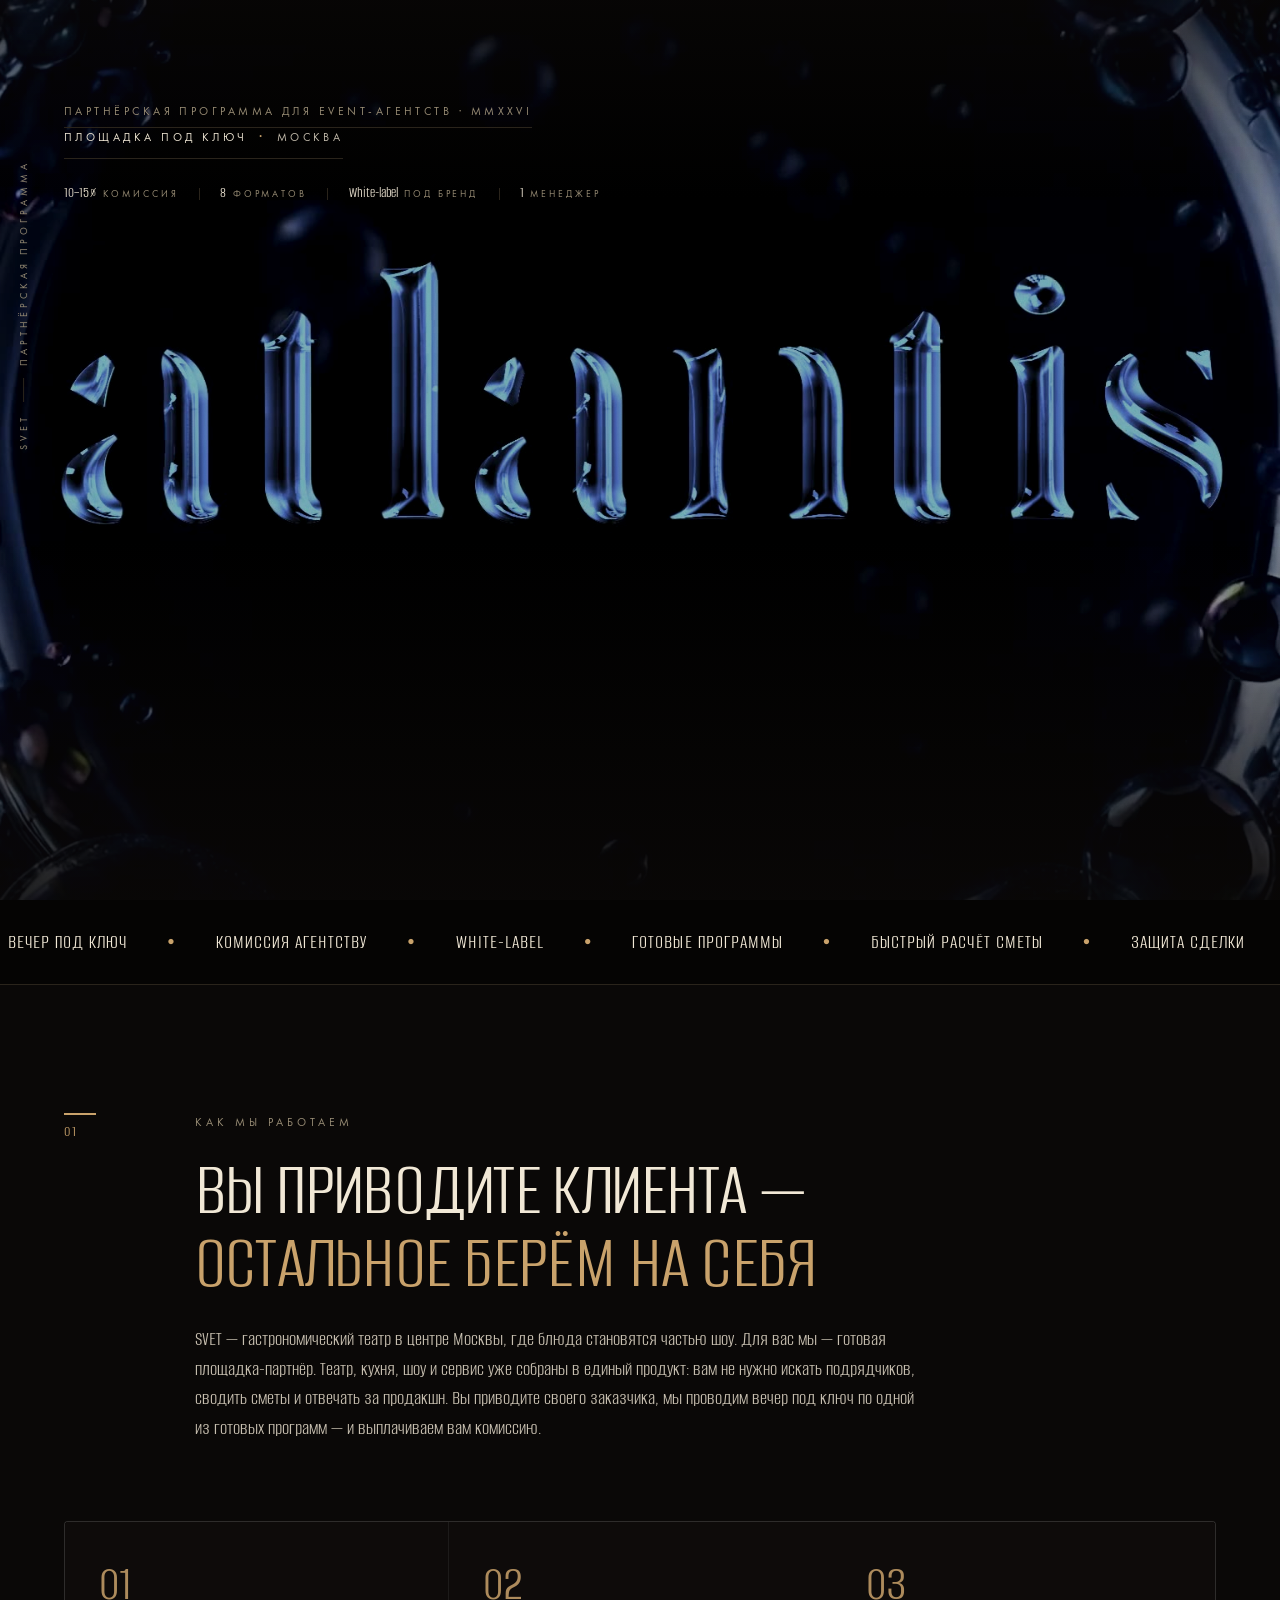
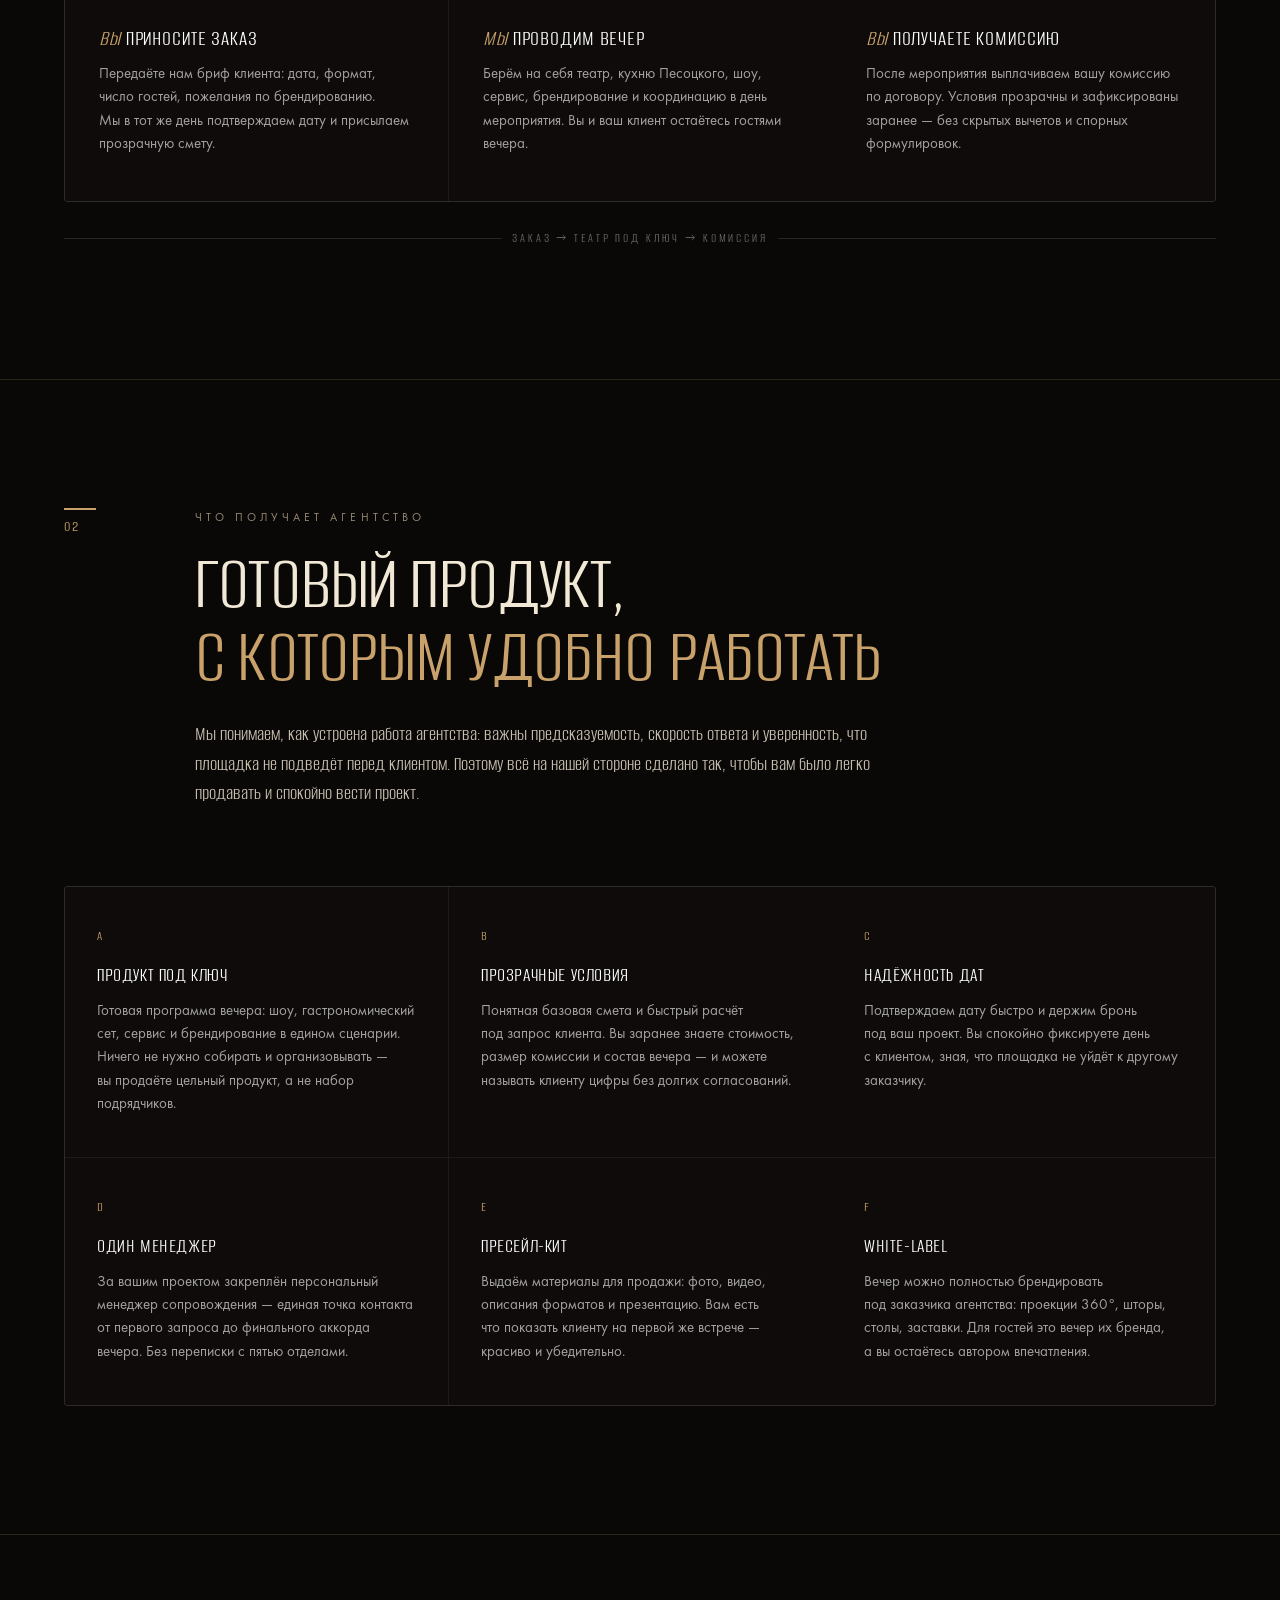
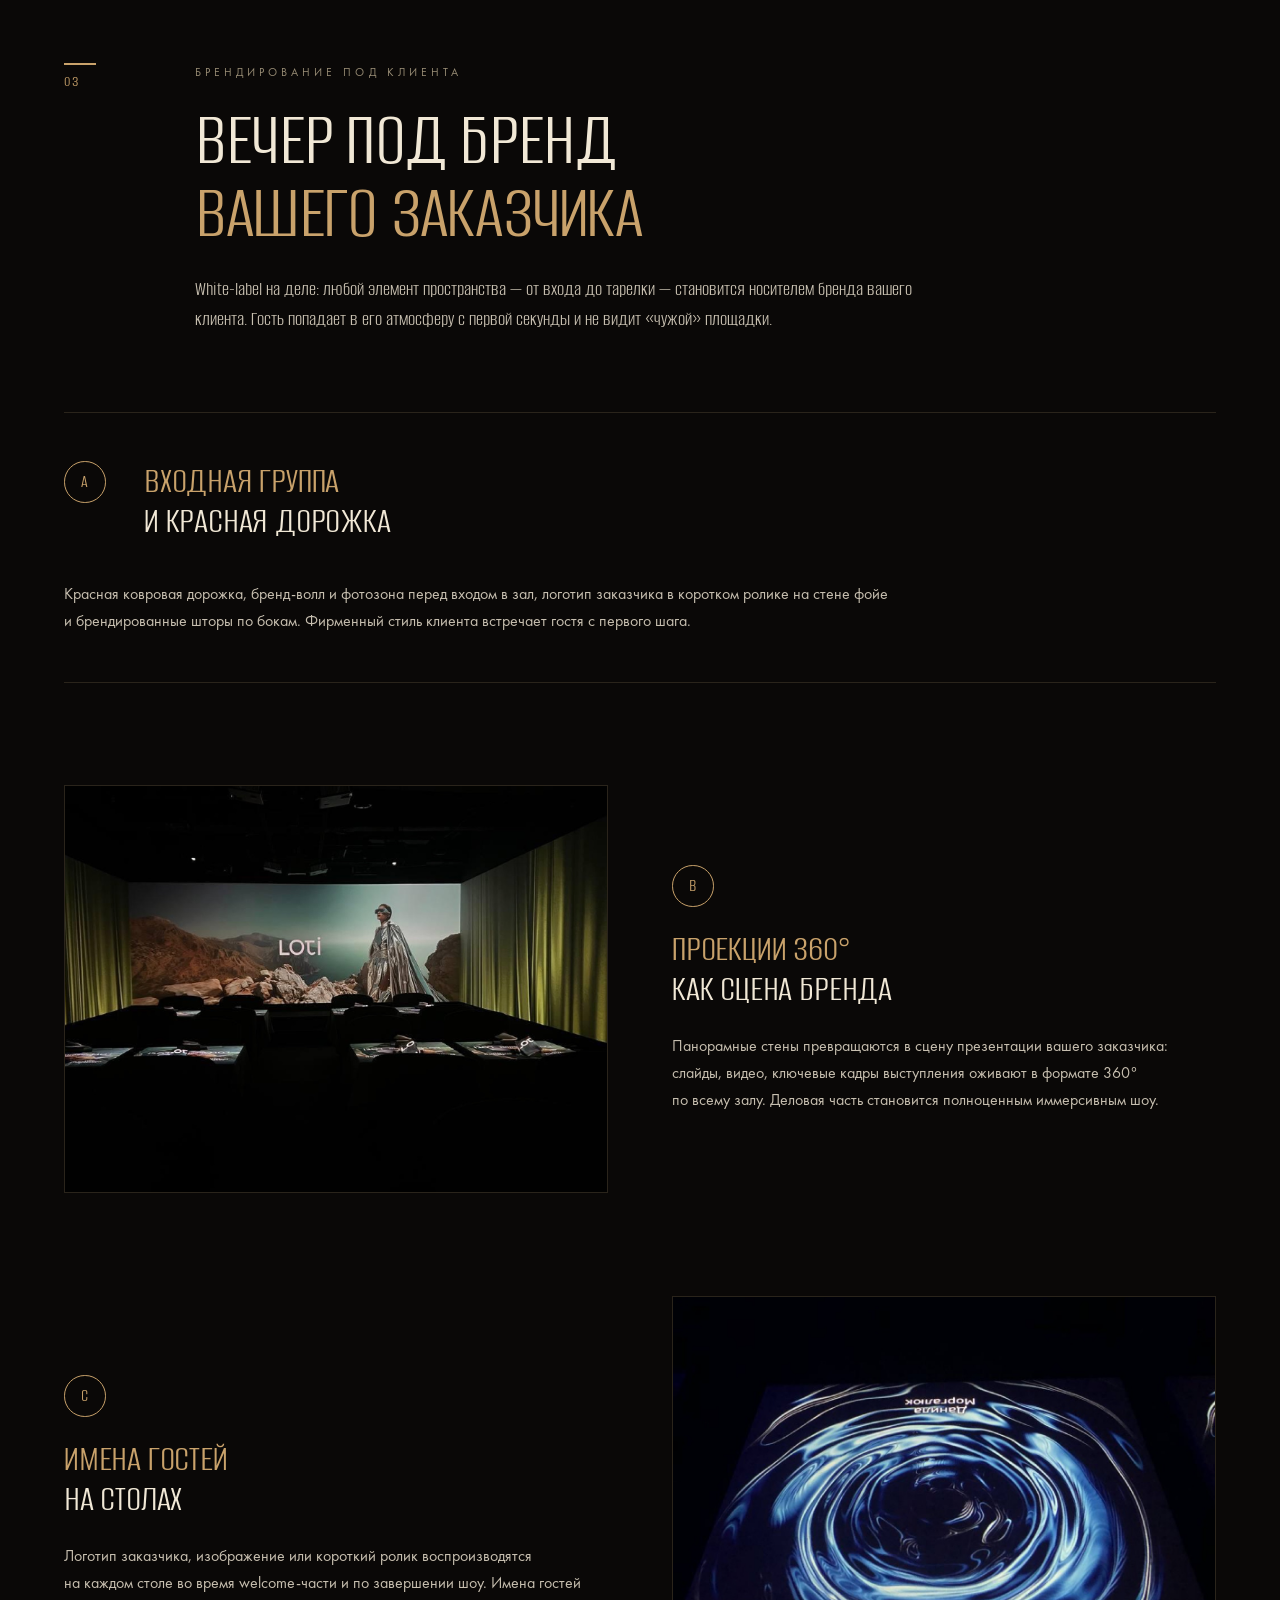
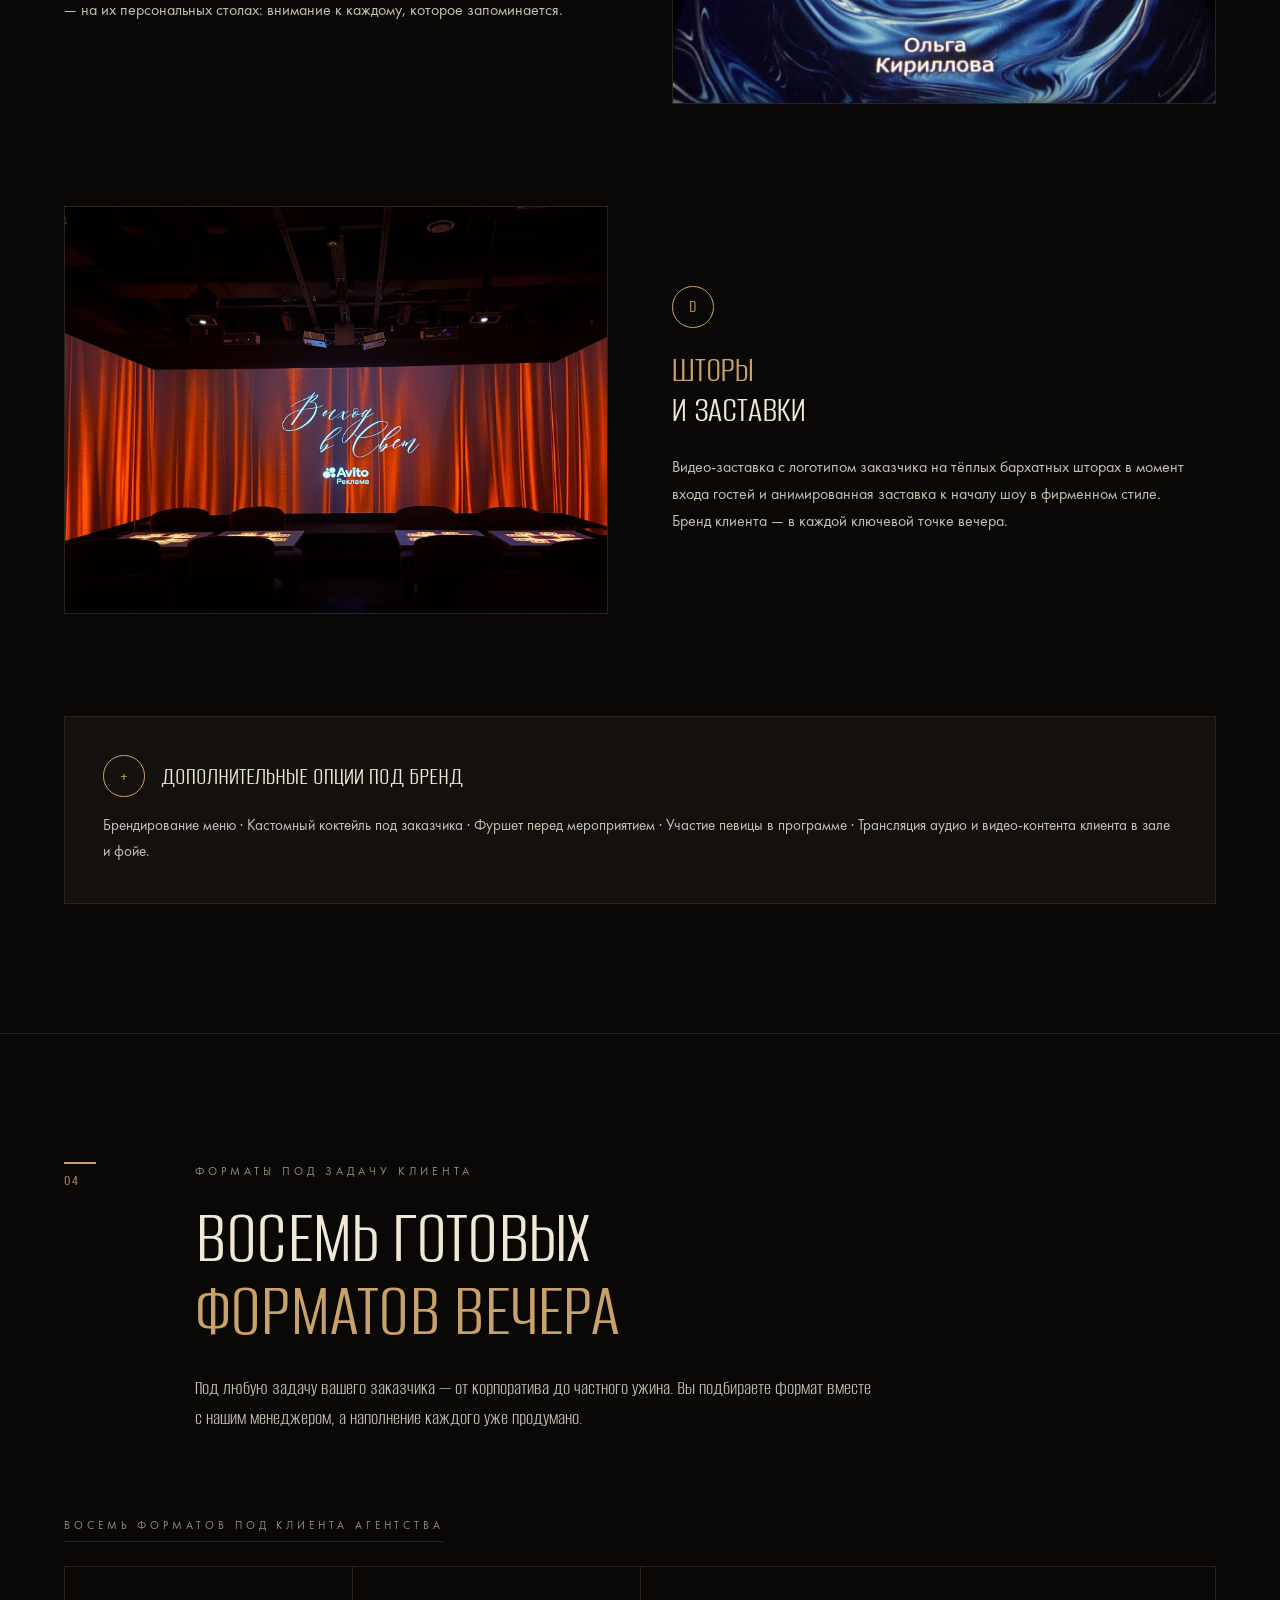
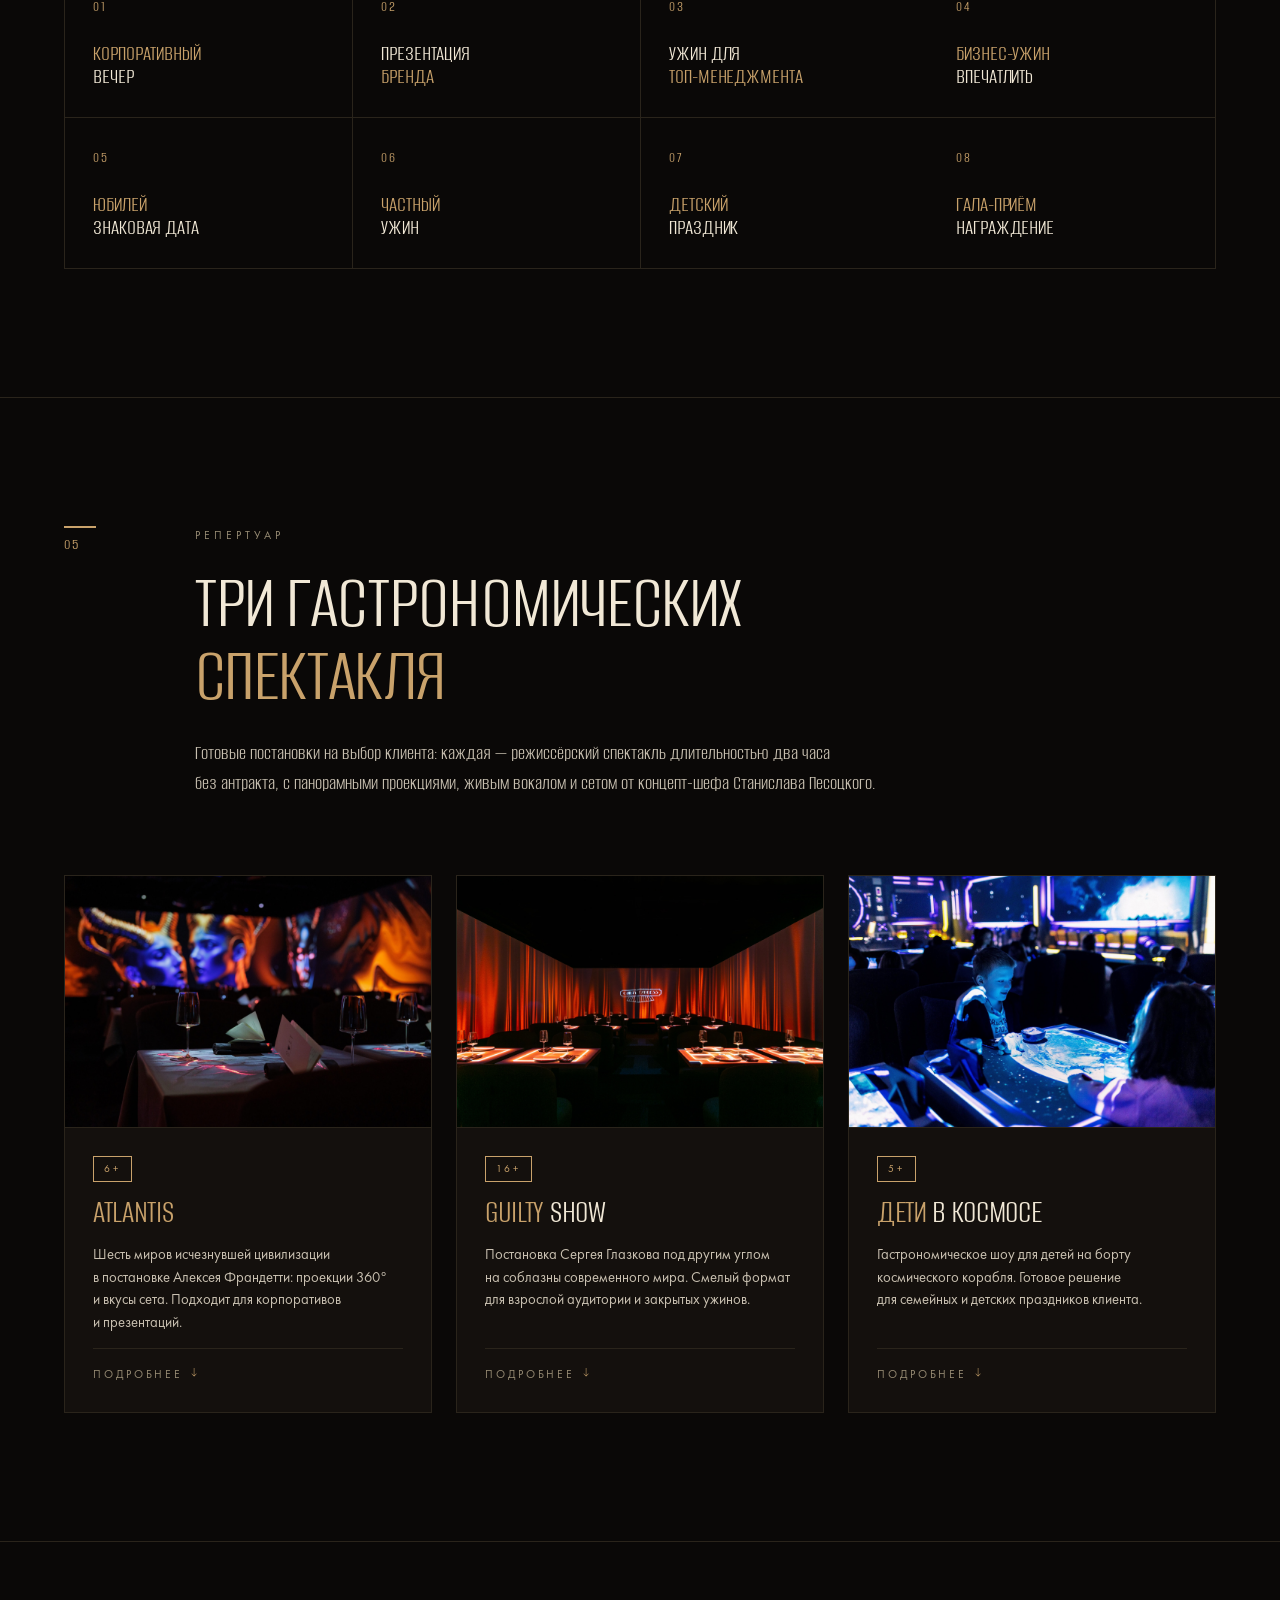
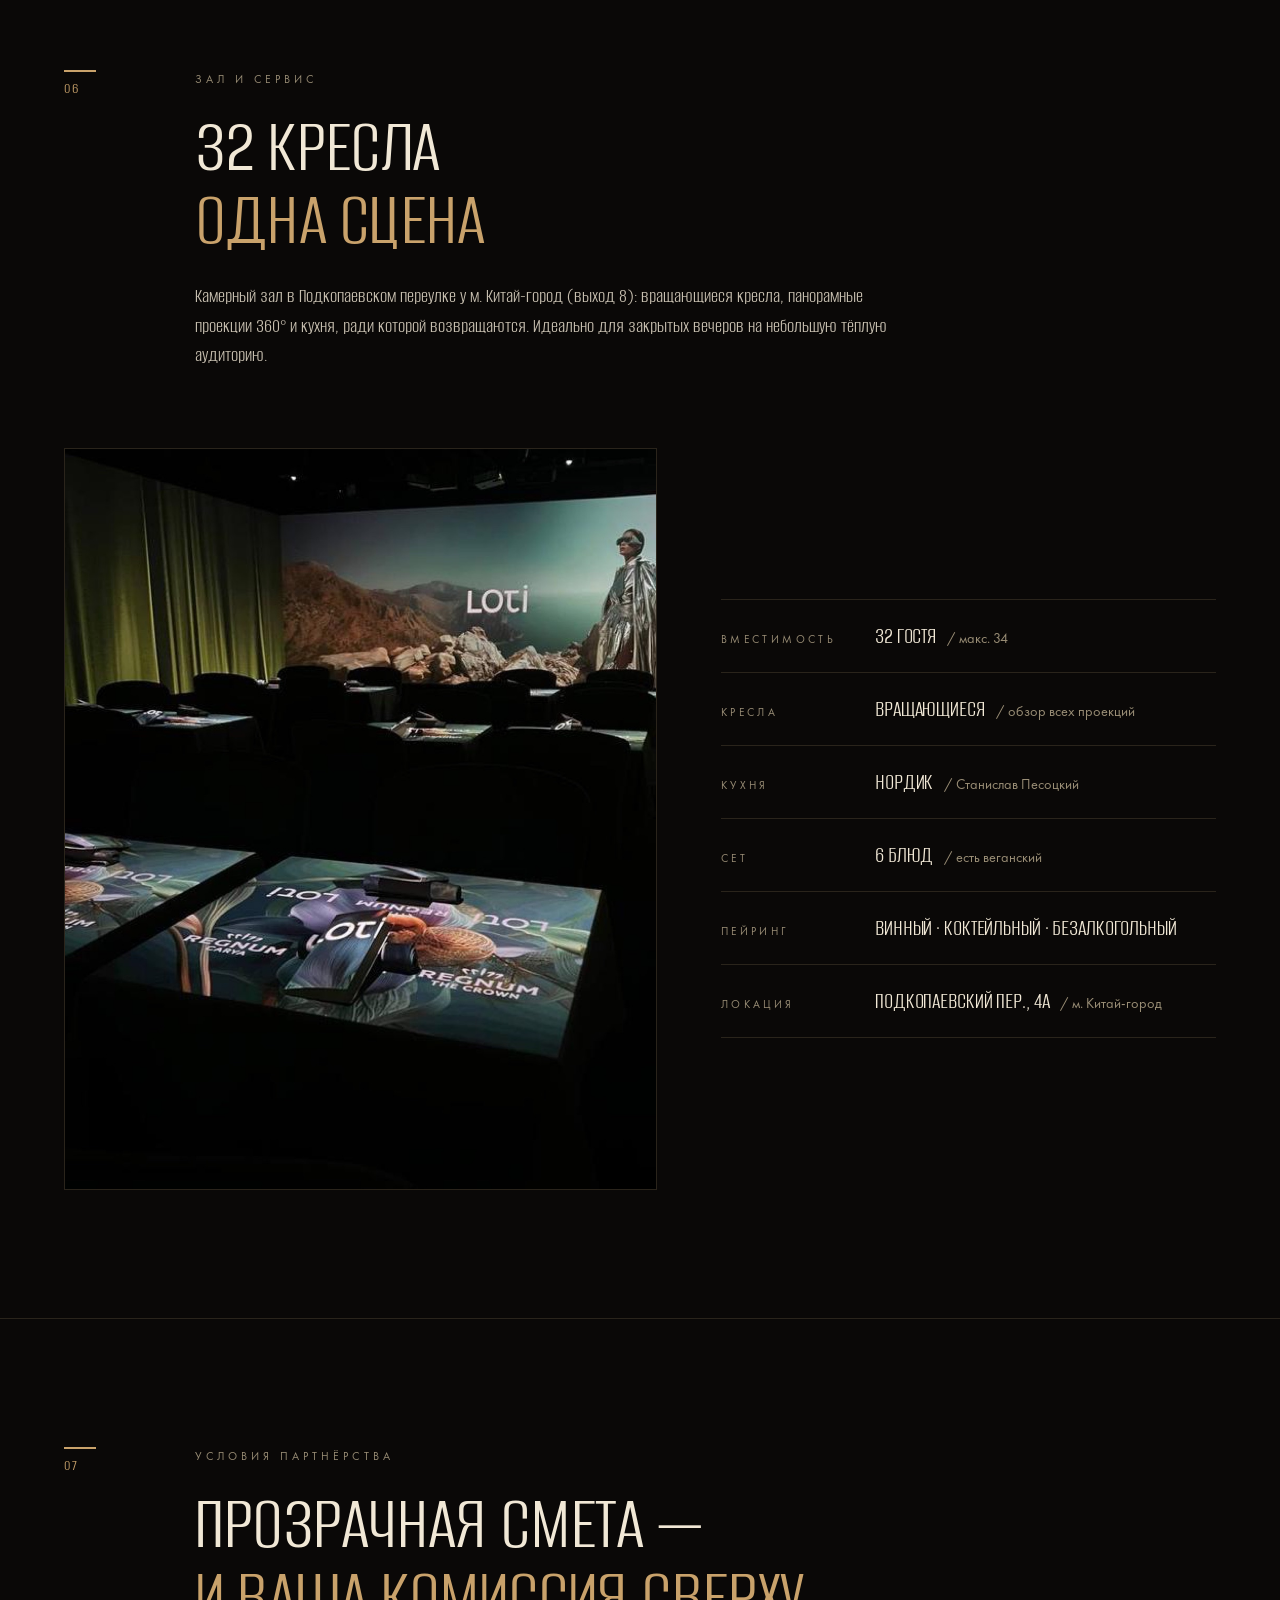
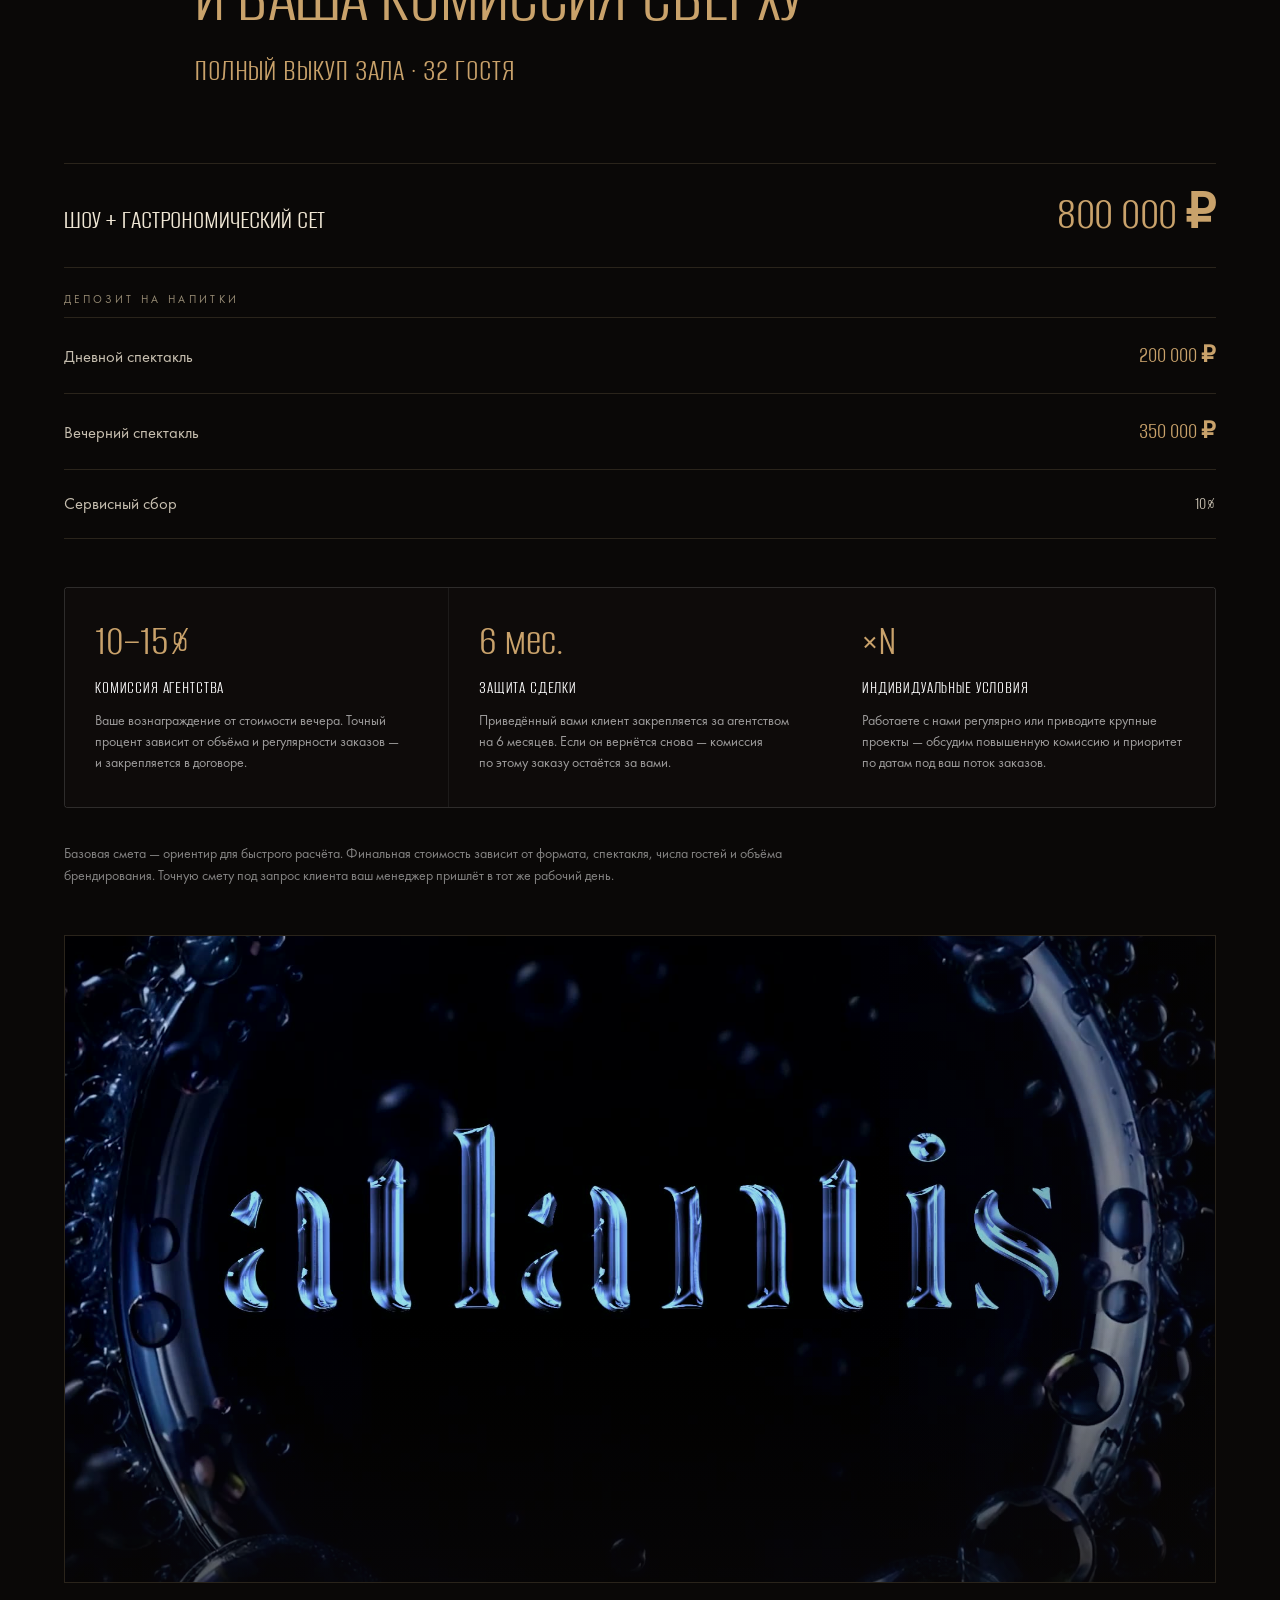
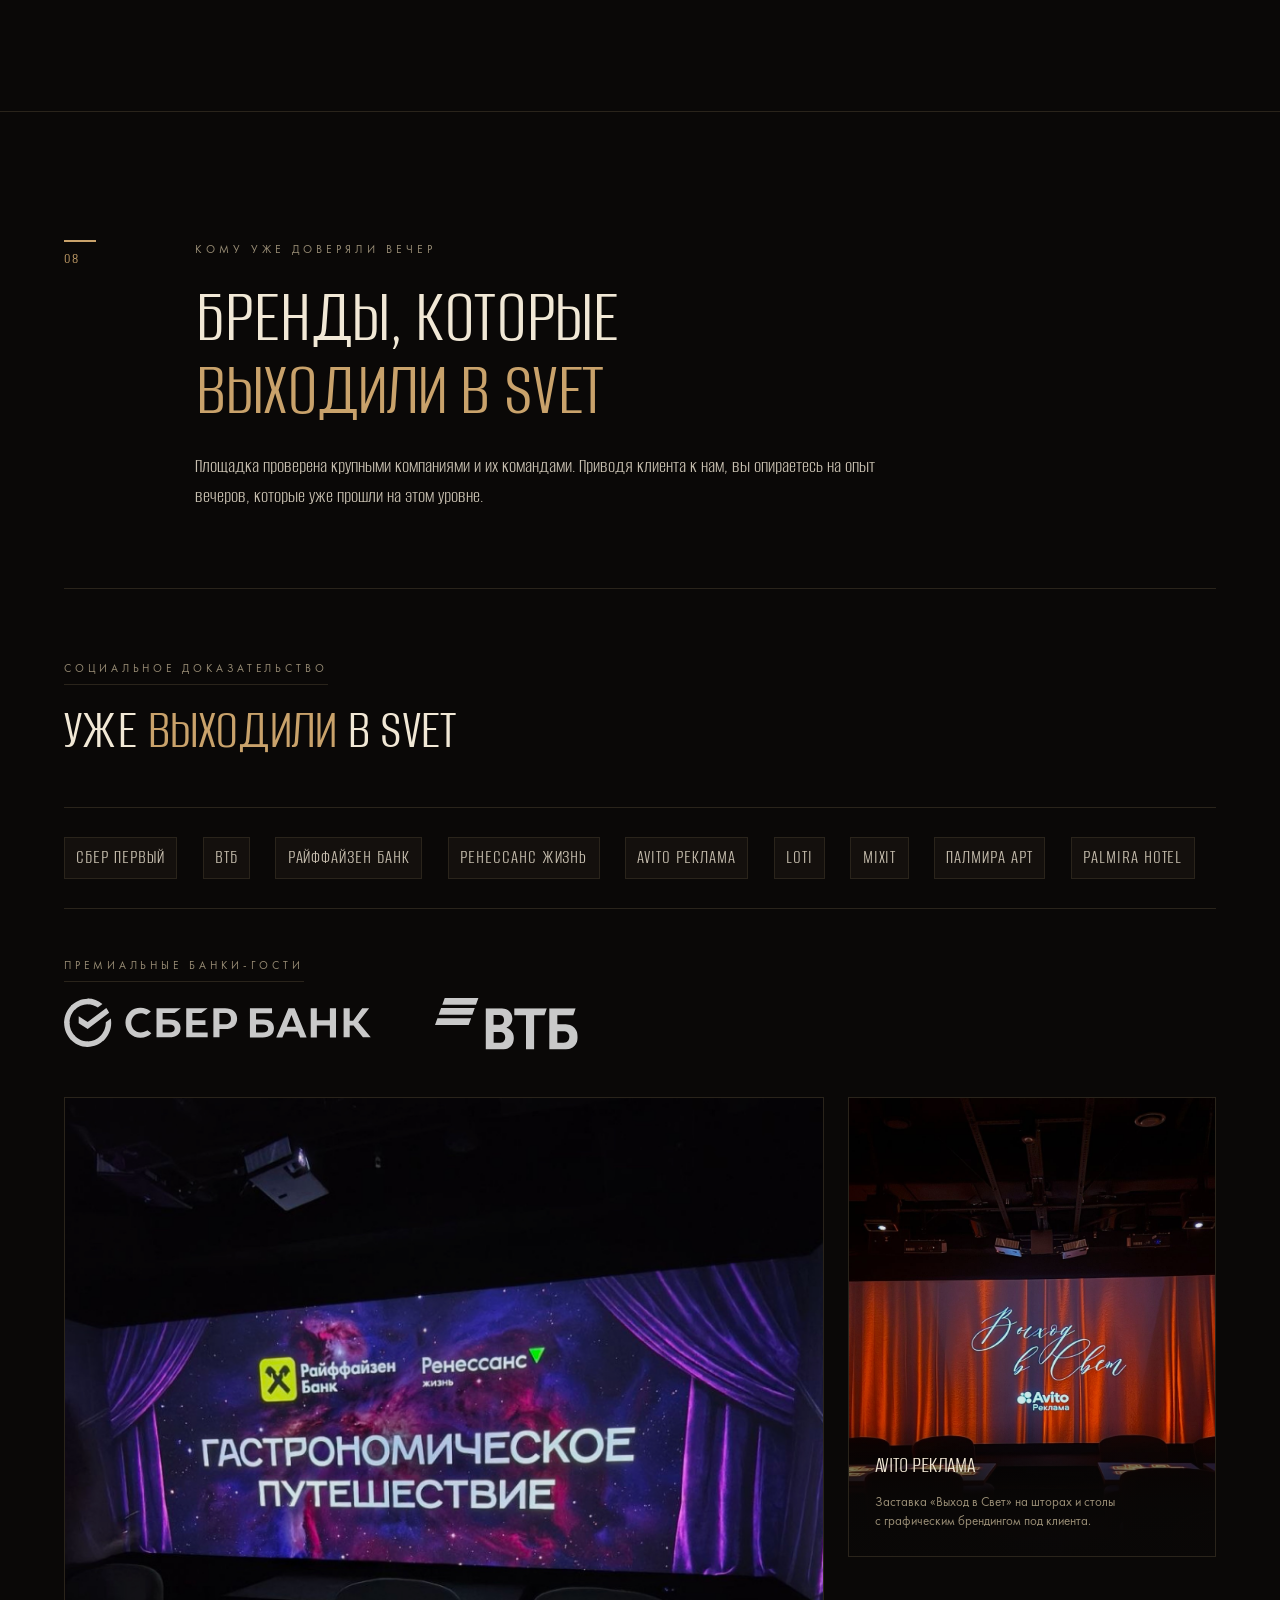
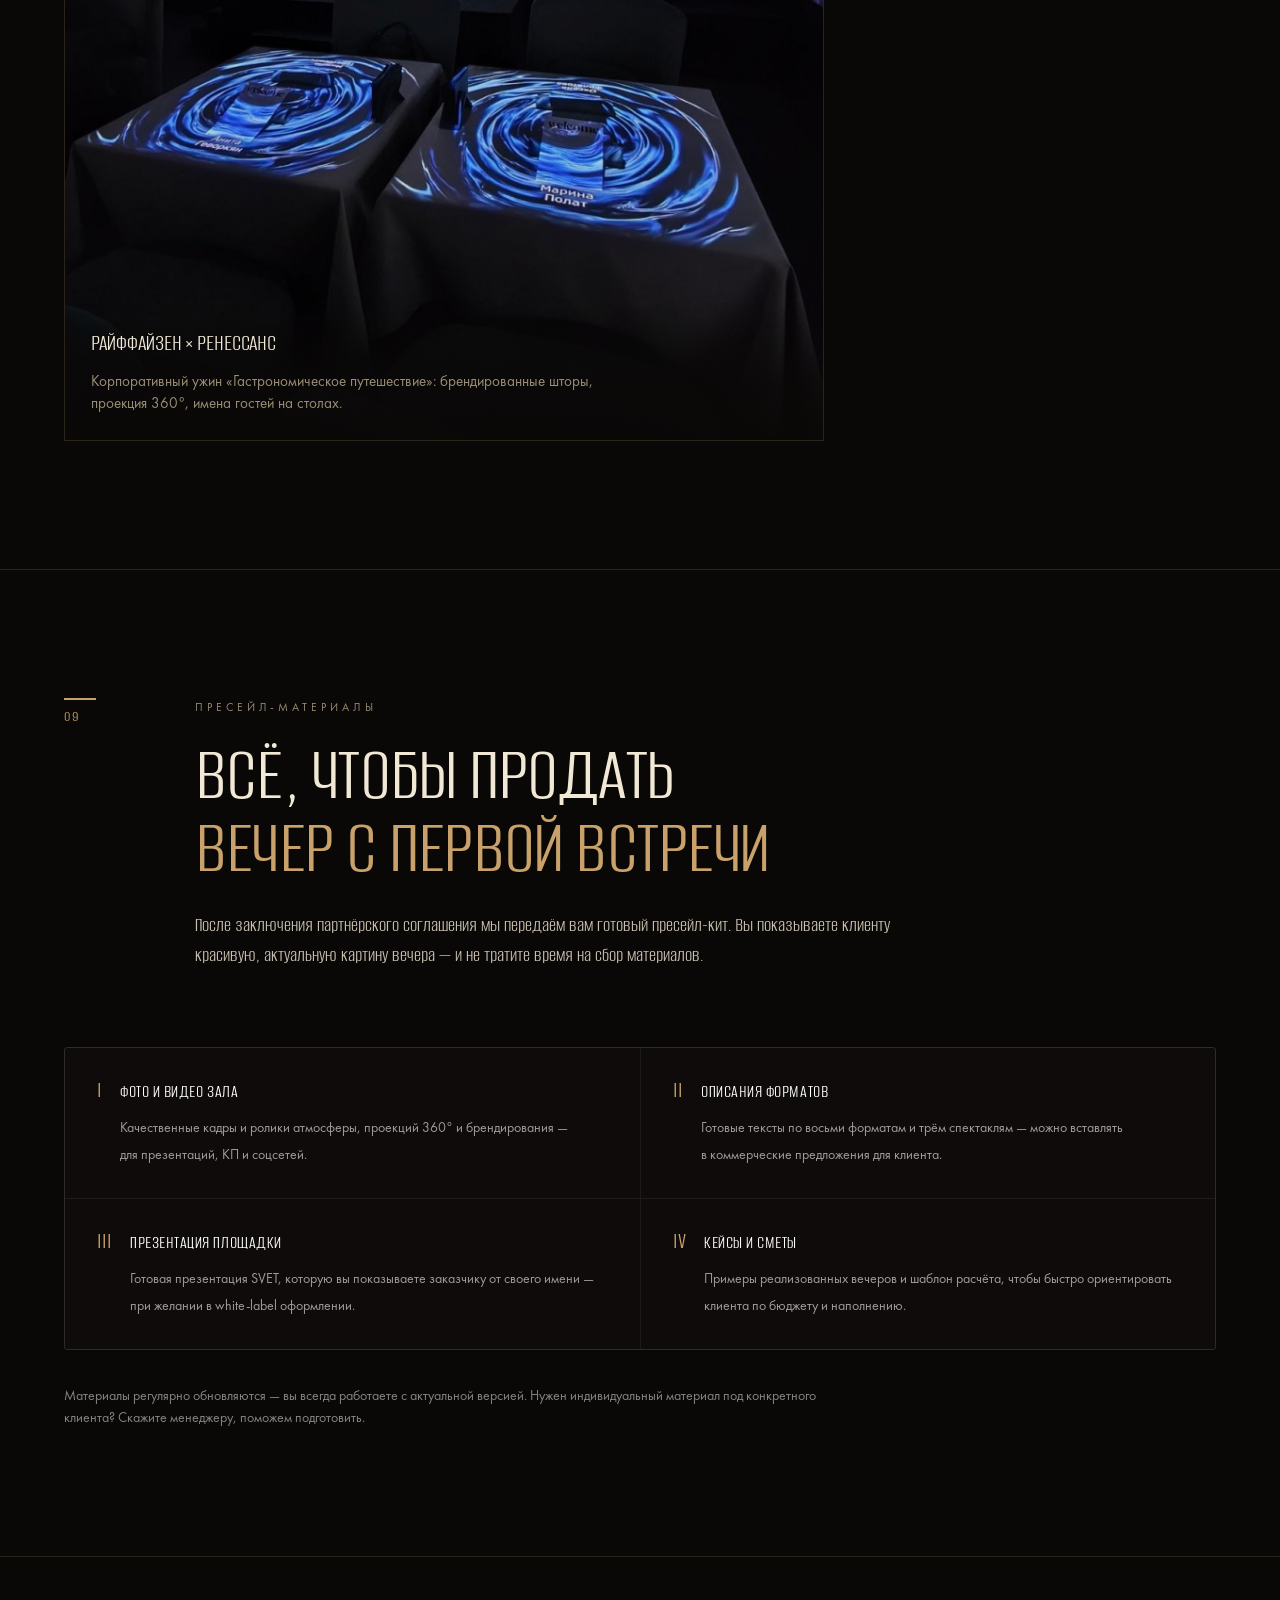
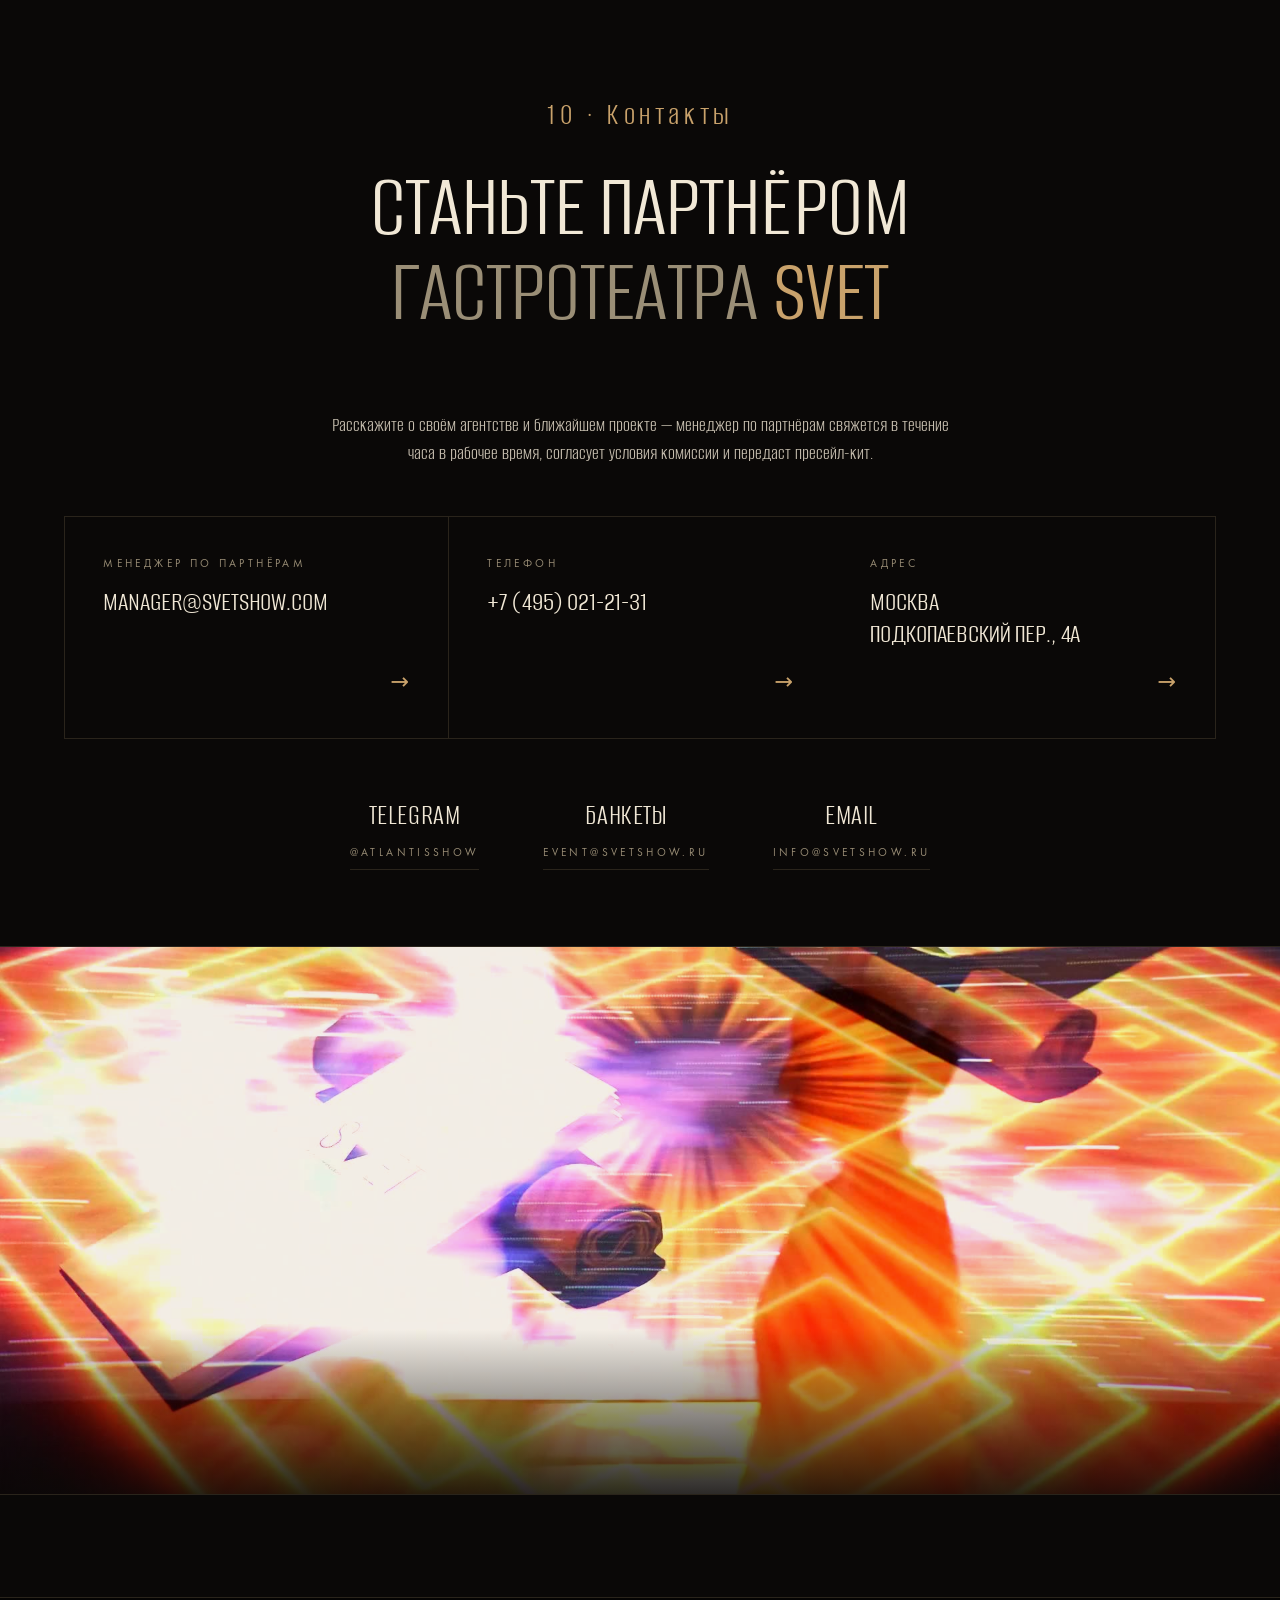
==== event-agencies.html @ 6bbb284f "КП под аудитории: event-агентства, НКО, госучреждения + хаб - event-agencies.html — партнёрская прог" ====
<!DOCTYPE html>
<html lang="ru">
<head>
  <meta charset="UTF-8">
  <meta name="viewport" content="width=device-width, initial-scale=1.0">
  <title>SVET · Партнёрская программа для event-агентств</title>
  <meta name="description" content="Гастрономический театр SVET — площадка-партнёр для event-агентств. Вы приводите клиента, мы проводим вечер под ключ по готовым программам, вы получаете комиссию 10–15%. White-label, защита сделки, пресейл-кит.">
  <meta name="theme-color" content="#0a0807">
  <link rel="icon" href="assets/favicon.svg?v=24" type="image/svg+xml">

  <meta property="og:type" content="website">
  <meta property="og:title" content="SVET · Партнёрская программа для event-агентств">
  <meta property="og:description" content="Площадка-партнёр для event-агентств: вы приводите клиента, мы проводим вечер под ключ, вы получаете комиссию. White-label под бренд вашего заказчика.">
  <meta property="og:image" content="assets/images/hero.jpg?v=24">

  <link rel="preload" href="assets/fonts/AlumniSans-Regular.ttf?v=24" as="font" type="font/ttf" crossorigin>
  <link rel="preload" href="assets/fonts/FuturaPTBook.otf?v=24" as="font" type="font/otf" crossorigin>

  <meta http-equiv="Cache-Control" content="no-cache, no-store, must-revalidate">
  <meta http-equiv="Pragma" content="no-cache">
  <meta http-equiv="Expires" content="0">

  <link rel="stylesheet" href="styles.css?v=24">
  <style>
    /* Лёгкие точечные правки для партнёрской страницы — на базе классов styles.css */
    .partner-steps{
      list-style:none;margin:0;padding:0;
      display:grid;grid-template-columns:repeat(3,1fr);gap:1px;
      background:rgba(255,255,255,.08);
      border:1px solid rgba(255,255,255,.08);
      border-radius:4px;overflow:hidden;margin-top:48px;
    }
    .partner-step{
      background:#0e0b0a;padding:42px 34px 46px;position:relative;
    }
    .partner-step__num{
      font-family:'Alumni Sans',sans-serif;font-size:clamp(40px,4vw,64px);
      line-height:.8;color:var(--accent,#c9962f);opacity:.85;display:block;margin-bottom:22px;
    }
    .partner-step__title{
      font-family:'Alumni Sans',sans-serif;text-transform:uppercase;
      letter-spacing:.04em;font-size:22px;line-height:1.05;margin:0 0 12px;color:#fff;
    }
    .partner-step__title em{font-style:italic;color:var(--accent,#c9962f);}
    .partner-step__text{font-size:15px;line-height:1.55;color:rgba(255,255,255,.62);margin:0;}
    .partner-arrow{
      display:flex;align-items:center;justify-content:center;gap:10px;
      margin:26px 0 2px;color:rgba(255,255,255,.4);
      font-family:'Alumni Sans',sans-serif;letter-spacing:.22em;
      text-transform:uppercase;font-size:13px;
    }
    .partner-arrow span{flex:1;height:1px;background:rgba(255,255,255,.12);}
    .benefits-grid{
      list-style:none;margin:48px 0 0;padding:0;
      display:grid;grid-template-columns:repeat(3,1fr);gap:1px;
      background:rgba(255,255,255,.08);border:1px solid rgba(255,255,255,.08);
      border-radius:4px;overflow:hidden;
    }
    .benefit-card{background:#0e0b0a;padding:38px 32px 42px;}
    .benefit-card__tag{
      font-family:'Alumni Sans',sans-serif;font-size:14px;letter-spacing:.18em;
      text-transform:uppercase;color:var(--accent,#c9962f);display:block;margin-bottom:18px;
    }
    .benefit-card__title{
      font-family:'Alumni Sans',sans-serif;text-transform:uppercase;letter-spacing:.03em;
      font-size:20px;line-height:1.08;margin:0 0 12px;color:#fff;
    }
    .benefit-card__text{font-size:15px;line-height:1.55;color:rgba(255,255,255,.62);margin:0;}
    .terms-extra{
      display:grid;grid-template-columns:repeat(3,1fr);gap:1px;margin-top:44px;
      background:rgba(255,255,255,.08);border:1px solid rgba(255,255,255,.08);
      border-radius:4px;overflow:hidden;
    }
    .term-tile{background:#0e0b0a;padding:34px 30px;}
    .term-tile__big{
      font-family:'Alumni Sans',sans-serif;font-size:clamp(34px,3.4vw,52px);
      line-height:.9;color:var(--accent,#c9962f);display:block;margin-bottom:14px;
    }
    .term-tile__label{
      font-family:'Alumni Sans',sans-serif;text-transform:uppercase;letter-spacing:.05em;
      font-size:17px;color:#fff;margin:0 0 8px;
    }
    .term-tile__text{font-size:14px;line-height:1.5;color:rgba(255,255,255,.6);margin:0;}
    .presale-grid{
      list-style:none;margin:44px 0 0;padding:0;
      display:grid;grid-template-columns:repeat(2,1fr);gap:1px;
      background:rgba(255,255,255,.08);border:1px solid rgba(255,255,255,.08);
      border-radius:4px;overflow:hidden;
    }
    .presale-item{
      background:#0e0b0a;padding:30px 32px;display:flex;gap:18px;align-items:flex-start;
    }
    .presale-item__mark{
      font-family:'Alumni Sans',sans-serif;color:var(--accent,#c9962f);
      font-size:24px;line-height:1;flex:none;
    }
    .presale-item__body strong{
      display:block;font-family:'Alumni Sans',sans-serif;text-transform:uppercase;
      letter-spacing:.03em;font-size:18px;color:#fff;margin-bottom:6px;
    }
    .presale-item__body span{font-size:14px;line-height:1.5;color:rgba(255,255,255,.6);}
    .partner-note{
      margin-top:34px;font-size:14px;line-height:1.6;
      color:rgba(255,255,255,.5);max-width:760px;
    }
    @media (max-width:880px){
      .partner-steps,.benefits-grid,.terms-extra,.presale-grid{grid-template-columns:1fr;}
    }
  </style>
</head>
<body>

  <div class="progress" id="progress" aria-hidden="true"></div>
  <div class="grain" aria-hidden="true"></div>

  <aside class="side-mark" aria-hidden="true">
    <span>SVET</span>
    <span class="side-mark__sep"></span>
    <span>ПАРТНЁРСКАЯ ПРОГРАММА</span>
  </aside>

  <!-- ============================== HERO ============================== -->
  <header class="hero">
    <div class="hero__bg">
      <video class="hero__video" id="heroVideo"
             autoplay muted loop playsinline preload="auto"
             poster="assets/images/hero-poster.jpg?v=24"
             aria-hidden="true">
        <source data-src-landscape="assets/video/hero-2026.mp4?v=1"
                data-src-portrait="assets/video/hero-2026-portrait.mp4?v=1"
                src="assets/video/hero-2026.mp4?v=1"
                type="video/mp4">
      </video>
    </div>
    <div class="hero__veil"></div>

    <div class="hero__inner">
      <div class="hero__top">
        <span class="kicker reveal">Партнёрская программа для event-агентств · MMXXVI</span>
      </div>

      <div class="hero__bottom">
        <div class="hero__sub reveal" style="--d:.3s">
          <em>Площадка под ключ</em><span class="hero__dot">·</span>Москва
        </div>

        <div class="stats-strip reveal" style="--d:.45s">
          <div class="stats-strip__item"><b>10–15%</b><span>комиссия</span></div>
          <div class="stats-strip__sep"></div>
          <div class="stats-strip__item"><b>8</b><span>форматов</span></div>
          <div class="stats-strip__sep"></div>
          <div class="stats-strip__item"><b>White-label</b><span>под бренд</span></div>
          <div class="stats-strip__sep"></div>
          <div class="stats-strip__item"><b>1</b><span>менеджер</span></div>
        </div>
      </div>
    </div>
  </header>

  <!-- ============================== MARQUEE ============================== -->
  <div class="marquee" aria-hidden="true">
    <div class="marquee__track">
      <span>Вечер под ключ</span><span class="marquee__dot">●</span>
      <span>Комиссия агентству</span><span class="marquee__dot">●</span>
      <span>White-label</span><span class="marquee__dot">●</span>
      <span>Готовые программы</span><span class="marquee__dot">●</span>
      <span>Быстрый расчёт сметы</span><span class="marquee__dot">●</span>
      <span>Защита сделки</span><span class="marquee__dot">●</span>
      <span>Один менеджер</span><span class="marquee__dot">●</span>
      <span>Пресейл-кит</span><span class="marquee__dot">●</span>
      <span>Вечер под ключ</span><span class="marquee__dot">●</span>
      <span>Комиссия агентству</span><span class="marquee__dot">●</span>
      <span>White-label</span><span class="marquee__dot">●</span>
      <span>Готовые программы</span><span class="marquee__dot">●</span>
      <span>Быстрый расчёт сметы</span><span class="marquee__dot">●</span>
      <span>Защита сделки</span><span class="marquee__dot">●</span>
      <span>Один менеджер</span><span class="marquee__dot">●</span>
      <span>Пресейл-кит</span><span class="marquee__dot">●</span>
    </div>
  </div>

  <main>

    <!-- ============================== 01 КАК МЫ РАБОТАЕМ ============================== -->
    <section id="how" class="section section--about">
      <div class="section__head">
        <div class="section__num reveal">01</div>
        <div class="section__meta reveal" style="--d:.1s">Как мы работаем</div>
        <h2 class="section__title reveal" style="--d:.2s">
          Вы приводите клиента —<br><em>остальное берём на себя</em>
        </h2>
        <p class="section__lede reveal" style="--d:.3s">
          SVET — гастрономический театр в&nbsp;центре Москвы, где блюда становятся частью шоу. Для&nbsp;вас мы&nbsp;— готовая площадка-партнёр. Театр, кухня, шоу и&nbsp;сервис уже собраны в&nbsp;единый продукт: вам не&nbsp;нужно искать подрядчиков, сводить сметы и&nbsp;отвечать за&nbsp;продакшн. Вы&nbsp;приводите своего заказчика, мы&nbsp;проводим вечер под&nbsp;ключ по&nbsp;одной из&nbsp;готовых программ — и&nbsp;выплачиваем вам комиссию.
        </p>
      </div>

      <ol class="partner-steps">
        <li class="partner-step reveal">
          <span class="partner-step__num">01</span>
          <h3 class="partner-step__title"><em>Вы</em> приносите заказ</h3>
          <p class="partner-step__text">Передаёте нам бриф клиента: дата, формат, число гостей, пожелания по&nbsp;брендированию. Мы&nbsp;в&nbsp;тот&nbsp;же день подтверждаем дату и&nbsp;присылаем прозрачную смету.</p>
        </li>
        <li class="partner-step reveal" style="--d:.1s">
          <span class="partner-step__num">02</span>
          <h3 class="partner-step__title"><em>Мы</em> проводим вечер</h3>
          <p class="partner-step__text">Берём на&nbsp;себя театр, кухню Песоцкого, шоу, сервис, брендирование и&nbsp;координацию в&nbsp;день мероприятия. Вы&nbsp;и&nbsp;ваш клиент остаётесь гостями вечера.</p>
        </li>
        <li class="partner-step reveal" style="--d:.2s">
          <span class="partner-step__num">03</span>
          <h3 class="partner-step__title"><em>Вы</em> получаете комиссию</h3>
          <p class="partner-step__text">После мероприятия выплачиваем вашу комиссию по&nbsp;договору. Условия прозрачны и&nbsp;зафиксированы заранее — без скрытых вычетов и&nbsp;спорных формулировок.</p>
        </li>
      </ol>

      <div class="partner-arrow reveal" style="--d:.3s">
        <span></span>Заказ → Театр под ключ → Комиссия<span></span>
      </div>
    </section>

    <!-- ============================== 02 ЧТО ПОЛУЧАЕТ АГЕНТСТВО ============================== -->
    <section id="benefits" class="section section--about">
      <div class="section__head">
        <div class="section__num reveal">02</div>
        <div class="section__meta reveal" style="--d:.1s">Что получает агентство</div>
        <h2 class="section__title reveal" style="--d:.2s">
          Готовый продукт,<br><em>с которым удобно работать</em>
        </h2>
        <p class="section__lede reveal" style="--d:.3s">
          Мы&nbsp;понимаем, как устроена работа агентства: важны предсказуемость, скорость ответа и&nbsp;уверенность, что площадка не&nbsp;подведёт перед клиентом. Поэтому всё&nbsp;на&nbsp;нашей стороне сделано так, чтобы вам было легко продавать и&nbsp;спокойно вести проект.
        </p>
      </div>

      <ul class="benefits-grid">
        <li class="benefit-card reveal">
          <span class="benefit-card__tag">A</span>
          <h3 class="benefit-card__title">Продукт под ключ</h3>
          <p class="benefit-card__text">Готовая программа вечера: шоу, гастрономический сет, сервис и&nbsp;брендирование в&nbsp;едином сценарии. Ничего не&nbsp;нужно собирать и&nbsp;организовывать — вы&nbsp;продаёте цельный продукт, а&nbsp;не&nbsp;набор подрядчиков.</p>
        </li>
        <li class="benefit-card reveal" style="--d:.05s">
          <span class="benefit-card__tag">B</span>
          <h3 class="benefit-card__title">Прозрачные условия</h3>
          <p class="benefit-card__text">Понятная базовая смета и&nbsp;быстрый расчёт под&nbsp;запрос клиента. Вы&nbsp;заранее знаете стоимость, размер комиссии и&nbsp;состав вечера — и&nbsp;можете называть клиенту цифры без&nbsp;долгих согласований.</p>
        </li>
        <li class="benefit-card reveal" style="--d:.1s">
          <span class="benefit-card__tag">C</span>
          <h3 class="benefit-card__title">Надёжность дат</h3>
          <p class="benefit-card__text">Подтверждаем дату быстро и&nbsp;держим бронь под&nbsp;ваш проект. Вы&nbsp;спокойно фиксируете день с&nbsp;клиентом, зная, что площадка не&nbsp;уйдёт к&nbsp;другому заказчику.</p>
        </li>
        <li class="benefit-card reveal" style="--d:.15s">
          <span class="benefit-card__tag">D</span>
          <h3 class="benefit-card__title">Один менеджер</h3>
          <p class="benefit-card__text">За&nbsp;вашим проектом закреплён персональный менеджер сопровождения — единая точка контакта от&nbsp;первого запроса до&nbsp;финального аккорда вечера. Без&nbsp;переписки с&nbsp;пятью отделами.</p>
        </li>
        <li class="benefit-card reveal" style="--d:.2s">
          <span class="benefit-card__tag">E</span>
          <h3 class="benefit-card__title">Пресейл-кит</h3>
          <p class="benefit-card__text">Выдаём материалы для&nbsp;продажи: фото, видео, описания форматов и&nbsp;презентацию. Вам есть что&nbsp;показать клиенту на&nbsp;первой&nbsp;же встрече — красиво и&nbsp;убедительно.</p>
        </li>
        <li class="benefit-card reveal" style="--d:.25s">
          <span class="benefit-card__tag">F</span>
          <h3 class="benefit-card__title">White-label</h3>
          <p class="benefit-card__text">Вечер можно полностью брендировать под&nbsp;заказчика агентства: проекции 360°, шторы, столы, заставки. Для&nbsp;гостей это&nbsp;вечер их&nbsp;бренда, а&nbsp;вы&nbsp;остаётесь автором впечатления.</p>
        </li>
      </ul>
    </section>

    <!-- ============================== 03 БРЕНДИРОВАНИЕ ПОД КЛИЕНТА ============================== -->
    <section id="branding" class="section section--branding">
      <div class="section__head">
        <div class="section__num reveal">03</div>
        <div class="section__meta reveal" style="--d:.1s">Брендирование под клиента</div>
        <h2 class="section__title reveal" style="--d:.2s">
          Вечер под&nbsp;бренд<br><em>вашего заказчика</em>
        </h2>
        <p class="section__lede reveal" style="--d:.3s">
          White-label на&nbsp;деле: любой элемент пространства — от&nbsp;входа до&nbsp;тарелки — становится носителем бренда вашего клиента. Гость попадает в&nbsp;его атмосферу с&nbsp;первой секунды и&nbsp;не&nbsp;видит «чужой» площадки.
        </p>
      </div>

      <div class="brand-block brand-block--solo">
        <div class="brand-block__copy reveal">
          <span class="brand-block__tag">A</span>
          <h3 class="brand-block__title"><em>Входная группа</em><br>и красная дорожка</h3>
          <p>Красная ковровая дорожка, бренд-волл и&nbsp;фотозона перед входом в&nbsp;зал, логотип заказчика в&nbsp;коротком ролике на&nbsp;стене фойе и&nbsp;брендированные шторы по&nbsp;бокам. Фирменный стиль клиента встречает гостя с&nbsp;первого шага.</p>
        </div>
      </div>

      <div class="brand-block brand-block--reverse">
        <div class="brand-block__copy reveal">
          <span class="brand-block__tag">B</span>
          <h3 class="brand-block__title"><em>Проекции 360°</em><br>как сцена бренда</h3>
          <p>Панорамные стены превращаются в&nbsp;сцену презентации вашего заказчика: слайды, видео, ключевые кадры выступления оживают в&nbsp;формате 360° по&nbsp;всему залу. Деловая часть становится полноценным иммерсивным шоу.</p>
        </div>
        <figure class="brand-block__media reveal" style="--d:.1s">
          <img src="assets/images/partner-loti.jpg?v=24" alt="Проекция 360° под бренд клиента на стенах зала SVET" loading="lazy">
        </figure>
      </div>

      <div class="brand-block">
        <div class="brand-block__copy reveal">
          <span class="brand-block__tag">C</span>
          <h3 class="brand-block__title"><em>Имена гостей</em><br>на столах</h3>
          <p>Логотип заказчика, изображение или короткий ролик воспроизводятся на&nbsp;каждом столе во&nbsp;время welcome-части и&nbsp;по&nbsp;завершении шоу. Имена гостей — на&nbsp;их&nbsp;персональных столах: внимание к&nbsp;каждому, которое запоминается.</p>
        </div>
        <figure class="brand-block__media reveal" style="--d:.1s">
          <img src="assets/images/branding-names.jpg?v=24" alt="Персональная проекция имени гостя на столе под бренд заказчика" loading="lazy">
        </figure>
      </div>

      <div class="brand-block brand-block--reverse">
        <div class="brand-block__copy reveal">
          <span class="brand-block__tag">D</span>
          <h3 class="brand-block__title"><em>Шторы</em><br>и заставки</h3>
          <p>Видео-заставка с&nbsp;логотипом заказчика на&nbsp;тёплых бархатных шторах в&nbsp;момент входа гостей и&nbsp;анимированная заставка к&nbsp;началу шоу в&nbsp;фирменном стиле. Бренд клиента — в&nbsp;каждой ключевой точке вечера.</p>
        </div>
        <figure class="brand-block__media reveal" style="--d:.1s">
          <img src="assets/images/branding-curtains-avito.jpg?v=24" alt="Брендированные шторы под клиента в зале SVET" loading="lazy">
        </figure>
      </div>

      <div class="brand-extra reveal">
        <h3 class="brand-extra__title"><span class="brand-block__tag">+</span> Дополнительные опции под бренд</h3>
        <p>Брендирование меню · Кастомный коктейль под&nbsp;заказчика · Фуршет перед мероприятием · Участие певицы в&nbsp;программе · Трансляция аудио и&nbsp;видео-контента клиента в&nbsp;зале и&nbsp;фойе.</p>
      </div>
    </section>

    <!-- ============================== 04 ВОСЕМЬ ФОРМАТОВ ============================== -->
    <section id="formats" class="section section--about">
      <div class="section__head">
        <div class="section__num reveal">04</div>
        <div class="section__meta reveal" style="--d:.1s">Форматы под задачу клиента</div>
        <h2 class="section__title reveal" style="--d:.2s">
          Восемь готовых<br><em>форматов вечера</em>
        </h2>
        <p class="section__lede reveal" style="--d:.3s">
          Под&nbsp;любую задачу вашего заказчика — от&nbsp;корпоратива до&nbsp;частного ужина. Вы&nbsp;подбираете формат вместе с&nbsp;нашим менеджером, а&nbsp;наполнение каждого уже&nbsp;продумано.
        </p>
      </div>

      <div class="formats-head reveal">
        <span class="formats-head__label">Восемь форматов под клиента агентства</span>
      </div>

      <ul class="formats-grid">
        <li class="format-card reveal">
          <span class="format-card__num">01</span>
          <span class="format-card__name"><em>Корпоративный</em><br>вечер</span>
        </li>
        <li class="format-card reveal" style="--d:.05s">
          <span class="format-card__num">02</span>
          <span class="format-card__name">Презентация<br><em>бренда</em></span>
        </li>
        <li class="format-card reveal" style="--d:.1s">
          <span class="format-card__num">03</span>
          <span class="format-card__name">Ужин для<br><em>топ-менеджмента</em></span>
        </li>
        <li class="format-card reveal" style="--d:.15s">
          <span class="format-card__num">04</span>
          <span class="format-card__name"><em>Бизнес-ужин</em><br>впечатлить</span>
        </li>
        <li class="format-card reveal" style="--d:.2s">
          <span class="format-card__num">05</span>
          <span class="format-card__name"><em>Юбилей</em><br>знаковая дата</span>
        </li>
        <li class="format-card reveal" style="--d:.25s">
          <span class="format-card__num">06</span>
          <span class="format-card__name"><em>Частный</em><br>ужин</span>
        </li>
        <li class="format-card reveal" style="--d:.3s">
          <span class="format-card__num">07</span>
          <span class="format-card__name"><em>Детский</em><br>праздник</span>
        </li>
        <li class="format-card reveal" style="--d:.35s">
          <span class="format-card__num">08</span>
          <span class="format-card__name"><em>Гала-приём</em><br>награждение</span>
        </li>
      </ul>
    </section>

    <!-- ============================== 05 РЕПЕРТУАР ============================== -->
    <section id="repertoire" class="section section--repertoire">
      <div class="section__head">
        <div class="section__num reveal">05</div>
        <div class="section__meta reveal" style="--d:.1s">Репертуар</div>
        <h2 class="section__title reveal" style="--d:.2s">
          Три гастрономических<br><em>спектакля</em>
        </h2>
        <p class="section__lede reveal" style="--d:.3s">
          Готовые постановки на&nbsp;выбор клиента: каждая — режиссёрский спектакль длительностью два&nbsp;часа без&nbsp;антракта, с&nbsp;панорамными проекциями, живым вокалом и&nbsp;сетом от&nbsp;концепт-шефа Станислава Песоцкого.
        </p>
      </div>

      <ul class="repertoire-grid">
        <li class="rep-card reveal">
          <a href="https://svetshow.ru/ru/atlantis/" target="_blank" rel="noopener" class="rep-card__link">
            <figure class="rep-card__media">
              <img src="assets/images/show-atlantis.jpg?v=24" alt="Atlantis — гастрономический спектакль SVET" loading="lazy">
            </figure>
            <div class="rep-card__body">
              <span class="rep-card__age">6+</span>
              <h3 class="rep-card__name"><em>Atlantis</em></h3>
              <p>Шесть миров исчезнувшей цивилизации в&nbsp;постановке Алексея Франдетти: проекции 360° и&nbsp;вкусы сета. Подходит для&nbsp;корпоративов и&nbsp;презентаций.</p>
              <span class="rep-card__cue">Подробнее <i>↓</i></span>
            </div>
          </a>
        </li>
        <li class="rep-card reveal" style="--d:.1s">
          <a href="https://svetshow.ru/ru/guilty-express/" target="_blank" rel="noopener" class="rep-card__link">
            <figure class="rep-card__media">
              <img src="assets/images/show-guilty-hd.jpg?v=24" alt="Guilty Show — гастрономический спектакль SVET" loading="lazy">
            </figure>
            <div class="rep-card__body">
              <span class="rep-card__age">16+</span>
              <h3 class="rep-card__name"><em>Guilty</em> Show</h3>
              <p>Постановка Сергея Глазкова под&nbsp;другим углом на&nbsp;соблазны современного мира. Смелый формат для&nbsp;взрослой аудитории и&nbsp;закрытых ужинов.</p>
              <span class="rep-card__cue">Подробнее <i>↓</i></span>
            </div>
          </a>
        </li>
        <li class="rep-card reveal" style="--d:.2s">
          <a href="https://svetshow.ru/ru/deti-v-kosmose/" target="_blank" rel="noopener" class="rep-card__link">
            <figure class="rep-card__media">
              <img src="assets/images/show-kids.jpg?v=24" alt="Дети в космосе — гастрономическое шоу SVET" loading="lazy">
            </figure>
            <div class="rep-card__body">
              <span class="rep-card__age">5+</span>
              <h3 class="rep-card__name"><em>Дети</em> в&nbsp;космосе</h3>
              <p>Гастрономическое шоу для&nbsp;детей на&nbsp;борту космического корабля. Готовое решение для&nbsp;семейных и&nbsp;детских праздников клиента.</p>
              <span class="rep-card__cue">Подробнее <i>↓</i></span>
            </div>
          </a>
        </li>
      </ul>
    </section>

    <!-- ============================== 06 ЗАЛ И СЕРВИС ============================== -->
    <section id="hall" class="section section--hall">
      <div class="section__head">
        <div class="section__num reveal">06</div>
        <div class="section__meta reveal" style="--d:.1s">Зал и сервис</div>
        <h2 class="section__title reveal" style="--d:.2s">
          32 кресла<br><em>одна сцена</em>
        </h2>
        <p class="section__lede reveal" style="--d:.3s">
          Камерный зал в&nbsp;Подкопаевском переулке у&nbsp;м.&nbsp;Китай-город (выход&nbsp;8): вращающиеся кресла, панорамные проекции 360° и&nbsp;кухня, ради&nbsp;которой возвращаются. Идеально для&nbsp;закрытых вечеров на&nbsp;небольшую тёплую аудиторию.
        </p>
      </div>

      <div class="hall-grid">
        <figure class="hall-grid__media reveal">
          <img src="assets/images/partner-tables.jpg?v=24" alt="Зал SVET с проекциями на столах" loading="lazy">
        </figure>

        <dl class="specs reveal" style="--d:.1s">
          <div class="specs__row">
            <dt>Вместимость</dt>
            <dd>32 гостя <span class="specs__hint">/ макс. 34</span></dd>
          </div>
          <div class="specs__row">
            <dt>Кресла</dt>
            <dd>Вращающиеся <span class="specs__hint">/ обзор всех проекций</span></dd>
          </div>
          <div class="specs__row">
            <dt>Кухня</dt>
            <dd>Нордик <span class="specs__hint">/ Станислав Песоцкий</span></dd>
          </div>
          <div class="specs__row">
            <dt>Сет</dt>
            <dd>6 блюд <span class="specs__hint">/ есть веганский</span></dd>
          </div>
          <div class="specs__row">
            <dt>Пейринг</dt>
            <dd>Винный · коктейльный · безалкогольный</dd>
          </div>
          <div class="specs__row">
            <dt>Локация</dt>
            <dd>Подкопаевский&nbsp;пер.,&nbsp;4а <span class="specs__hint">/ м. Китай-город</span></dd>
          </div>
        </dl>
      </div>
    </section>

    <!-- ============================== 07 УСЛОВИЯ ПАРТНЁРСТВА ============================== -->
    <section id="terms" class="section section--pricing">
      <div class="section__head">
        <div class="section__num reveal">07</div>
        <div class="section__meta reveal" style="--d:.1s">Условия партнёрства</div>
        <h2 class="section__title reveal" style="--d:.2s">
          Прозрачная смета —<br><em>и ваша комиссия сверху</em>
        </h2>
        <p class="section__sublede reveal" style="--d:.3s">Полный выкуп зала · 32 гостя</p>
      </div>

      <ul class="pricing-list">
        <li class="pricing-list__row pricing-list__row--main reveal">
          <span class="pricing-list__name">Шоу + гастрономический сет</span>
          <span class="pricing-list__value">800&nbsp;000&nbsp;₽</span>
        </li>
        <li class="pricing-list__head reveal" style="--d:.1s">Депозит на напитки</li>
        <li class="pricing-list__row reveal" style="--d:.15s">
          <span class="pricing-list__name">Дневной спектакль</span>
          <span class="pricing-list__value">200&nbsp;000&nbsp;₽</span>
        </li>
        <li class="pricing-list__row reveal" style="--d:.2s">
          <span class="pricing-list__name">Вечерний спектакль</span>
          <span class="pricing-list__value">350&nbsp;000&nbsp;₽</span>
        </li>
        <li class="pricing-list__row pricing-list__row--minor reveal" style="--d:.25s">
          <span class="pricing-list__name">Сервисный сбор</span>
          <span class="pricing-list__value">10%</span>
        </li>
      </ul>

      <div class="terms-extra">
        <div class="term-tile reveal">
          <span class="term-tile__big">10–15%</span>
          <p class="term-tile__label">Комиссия агентства</p>
          <p class="term-tile__text">Ваше вознаграждение от&nbsp;стоимости вечера. Точный процент зависит от&nbsp;объёма и&nbsp;регулярности заказов — и&nbsp;закрепляется в&nbsp;договоре.</p>
        </div>
        <div class="term-tile reveal" style="--d:.1s">
          <span class="term-tile__big">6 мес.</span>
          <p class="term-tile__label">Защита сделки</p>
          <p class="term-tile__text">Приведённый вами клиент закрепляется за&nbsp;агентством на&nbsp;6&nbsp;месяцев. Если он&nbsp;вернётся снова — комиссия по&nbsp;этому заказу остаётся за&nbsp;вами.</p>
        </div>
        <div class="term-tile reveal" style="--d:.2s">
          <span class="term-tile__big">×N</span>
          <p class="term-tile__label">Индивидуальные условия</p>
          <p class="term-tile__text">Работаете с&nbsp;нами регулярно или приводите крупные проекты&nbsp;— обсудим повышенную комиссию и&nbsp;приоритет по&nbsp;датам под&nbsp;ваш поток заказов.</p>
        </div>
      </div>

      <p class="partner-note reveal" style="--d:.3s">
        Базовая смета — ориентир для&nbsp;быстрого расчёта. Финальная стоимость зависит от&nbsp;формата, спектакля, числа гостей и&nbsp;объёма брендирования. Точную смету под&nbsp;запрос клиента ваш менеджер пришлёт в&nbsp;тот&nbsp;же рабочий день.
      </p>

      <figure class="pricing-tease reveal" style="--d:.4s">
        <video class="pricing-tease__video"
               autoplay muted loop playsinline preload="metadata"
               poster="assets/images/hero-poster.jpg?v=24"
               aria-hidden="true">
          <source src="assets/video/pricing-tease.mp4?v=1" type="video/mp4">
        </video>
      </figure>
    </section>

    <!-- ============================== 08 СОЦ-ДОКАЗАТЕЛЬСТВО ============================== -->
    <section id="proof" class="section section--branding">
      <div class="section__head">
        <div class="section__num reveal">08</div>
        <div class="section__meta reveal" style="--d:.1s">Кому уже доверяли вечер</div>
        <h2 class="section__title reveal" style="--d:.2s">
          Бренды, которые<br><em>выходили в&nbsp;SVET</em>
        </h2>
        <p class="section__lede reveal" style="--d:.3s">
          Площадка проверена крупными компаниями и&nbsp;их&nbsp;командами. Приводя клиента к&nbsp;нам, вы&nbsp;опираетесь на&nbsp;опыт вечеров, которые уже&nbsp;прошли на&nbsp;этом уровне.
        </p>
      </div>

      <div class="proof-section">
        <div class="proof-head reveal">
          <span class="proof-head__label">Социальное доказательство</span>
          <h3 class="proof-head__title">Уже&nbsp;<em>выходили</em>&nbsp;в&nbsp;SVET</h3>
        </div>

        <ul class="partners-strip reveal" style="--d:.1s">
          <li>Сбер&nbsp;Первый</li>
          <li>ВТБ</li>
          <li>Райффайзен&nbsp;Банк</li>
          <li>Ренессанс&nbsp;жизнь</li>
          <li>Avito&nbsp;Реклама</li>
          <li>LOTI</li>
          <li>MIXIT</li>
          <li>Палмира&nbsp;Арт</li>
          <li>Palmira&nbsp;Hotel</li>
        </ul>

        <div class="logo-wall reveal" style="--d:.15s">
          <span class="logo-wall__label">Премиальные банки-гости</span>
          <div class="logo-wall__row">
            <div class="logo-wall__item">
              <img src="assets/images/logos/sber.svg?v=24" alt="Сбер Первый" loading="lazy">
            </div>
            <div class="logo-wall__item">
              <img src="assets/images/logos/vtb.svg?v=24" alt="ВТБ" loading="lazy">
            </div>
          </div>
        </div>

        <div class="proof-grid">
          <figure class="proof-tile proof-tile--lg reveal">
            <img src="assets/images/partner-corporate.jpg?v=24" alt="Райффайзен Банк и Ренессанс жизнь — корпоративный ужин в SVET" loading="lazy">
            <figcaption>
              <span>Райффайзен × Ренессанс</span>
              <em>Корпоративный ужин «Гастрономическое путешествие»: брендированные шторы, проекция 360°, имена гостей на&nbsp;столах.</em>
            </figcaption>
          </figure>
          <figure class="proof-tile reveal" style="--d:.1s">
            <img src="assets/images/branding-curtains-avito.jpg?v=24" alt="Avito Реклама — вечер в SVET" loading="lazy">
            <figcaption>
              <span>Avito&nbsp;Реклама</span>
              <em>Заставка «Выход в&nbsp;Свет» на&nbsp;шторах и&nbsp;столы с&nbsp;графическим брендингом под&nbsp;клиента.</em>
            </figcaption>
          </figure>
          <figure class="proof-tile reveal" style="--d:.2s">
            <img src="assets/images/partner-loti.jpg?v=24" alt="LOTI — премьера в SVET" loading="lazy">
            <figcaption>
              <span>LOTI</span>
              <em>Кинематографичная премьера на&nbsp;всех четырёх стенах с&nbsp;продакшном контента под&nbsp;бренд.</em>
            </figcaption>
          </figure>
        </div>
      </div>
    </section>

    <!-- ============================== 09 ПРЕСЕЙЛ-МАТЕРИАЛЫ ============================== -->
    <section id="presale" class="section section--about">
      <div class="section__head">
        <div class="section__num reveal">09</div>
        <div class="section__meta reveal" style="--d:.1s">Пресейл-материалы</div>
        <h2 class="section__title reveal" style="--d:.2s">
          Всё, чтобы продать<br><em>вечер с первой встречи</em>
        </h2>
        <p class="section__lede reveal" style="--d:.3s">
          После заключения партнёрского соглашения мы&nbsp;передаём вам готовый пресейл-кит. Вы&nbsp;показываете клиенту красивую, актуальную картину вечера — и&nbsp;не&nbsp;тратите время на&nbsp;сбор материалов.
        </p>
      </div>

      <ul class="presale-grid">
        <li class="presale-item reveal">
          <span class="presale-item__mark">I</span>
          <div class="presale-item__body">
            <strong>Фото и видео зала</strong>
            <span>Качественные кадры и&nbsp;ролики атмосферы, проекций 360° и&nbsp;брендирования — для&nbsp;презентаций, КП&nbsp;и&nbsp;соцсетей.</span>
          </div>
        </li>
        <li class="presale-item reveal" style="--d:.05s">
          <span class="presale-item__mark">II</span>
          <div class="presale-item__body">
            <strong>Описания форматов</strong>
            <span>Готовые тексты по&nbsp;восьми форматам и&nbsp;трём спектаклям — можно вставлять в&nbsp;коммерческие предложения для&nbsp;клиента.</span>
          </div>
        </li>
        <li class="presale-item reveal" style="--d:.1s">
          <span class="presale-item__mark">III</span>
          <div class="presale-item__body">
            <strong>Презентация площадки</strong>
            <span>Готовая презентация SVET, которую вы&nbsp;показываете заказчику от&nbsp;своего имени — при&nbsp;желании в&nbsp;white-label оформлении.</span>
          </div>
        </li>
        <li class="presale-item reveal" style="--d:.15s">
          <span class="presale-item__mark">IV</span>
          <div class="presale-item__body">
            <strong>Кейсы и сметы</strong>
            <span>Примеры реализованных вечеров и&nbsp;шаблон расчёта, чтобы быстро ориентировать клиента по&nbsp;бюджету и&nbsp;наполнению.</span>
          </div>
        </li>
      </ul>

      <p class="partner-note reveal" style="--d:.2s">
        Материалы регулярно обновляются — вы&nbsp;всегда работаете с&nbsp;актуальной версией. Нужен индивидуальный материал под&nbsp;конкретного клиента? Скажите менеджеру, поможем подготовить.
      </p>
    </section>

    <!-- ============================== 10 КОНТАКТЫ ============================== -->
    <section id="contact" class="section section--contact">
      <div class="section__num section__num--big reveal">10 · Контакты</div>
      <div class="contact-headline reveal" style="--d:.1s">
        Станьте партнёром<br><em>гастротеатра</em>&nbsp;<span class="brand-mark">SVET</span>
      </div>
      <p class="contact-lede reveal" style="--d:.2s">
        Расскажите о&nbsp;своём агентстве и&nbsp;ближайшем проекте&nbsp;— менеджер по&nbsp;партнёрам свяжется в&nbsp;течение часа в&nbsp;рабочее время, согласует условия комиссии и&nbsp;передаст пресейл-кит.
      </p>

      <div class="contact-grid">
        <a class="contact-card reveal" href="mailto:manager@svetshow.com?subject=Партнёрство%20event-агентства%20с%20SVET" style="--d:.3s">
          <span class="contact-card__label">Менеджер по партнёрам</span>
          <span class="contact-card__value">manager@svetshow.com</span>
          <span class="contact-card__arrow">→</span>
        </a>
        <a class="contact-card reveal" href="tel:+74950212131" style="--d:.4s">
          <span class="contact-card__label">Телефон</span>
          <span class="contact-card__value">+7 (495) 021-21-31</span>
          <span class="contact-card__arrow">→</span>
        </a>
        <a class="contact-card reveal" href="https://yandex.ru/maps/org/svet/231070524793/" target="_blank" rel="noopener" style="--d:.5s">
          <span class="contact-card__label">Адрес</span>
          <span class="contact-card__value">Москва<br>Подкопаевский&nbsp;пер.,&nbsp;4а</span>
          <span class="contact-card__arrow">→</span>
        </a>
      </div>

      <div class="contact-messengers reveal" style="--d:.6s">
        <a href="https://t.me/AtlantisShow" target="_blank" rel="noopener" class="messenger">
          <span class="messenger__name">Telegram</span>
          <span class="messenger__hint">@AtlantisShow</span>
        </a>
        <a href="mailto:event@svetshow.ru" class="messenger">
          <span class="messenger__name">Банкеты</span>
          <span class="messenger__hint">event@svetshow.ru</span>
        </a>
        <a href="mailto:info@svetshow.ru" class="messenger">
          <span class="messenger__name">Email</span>
          <span class="messenger__hint">info@svetshow.ru</span>
        </a>
      </div>

      <figure class="contact-finale reveal" style="--d:.7s">
        <video class="contact-finale__video"
               autoplay muted loop playsinline preload="metadata"
               poster="assets/images/contact-finale-poster.jpg?v=24"
               aria-hidden="true">
          <source src="assets/video/contact-finale.mp4?v=1" type="video/mp4">
        </video>
      </figure>
    </section>

    <!-- ============================== FOOTER ============================== -->
    <footer class="footer">
      <div class="footer__grid">
        <div class="footer__brand">
          <img class="footer__logo" src="assets/images/svet-logo.png?v=24" alt="SVET — гастрономический театр" width="240">
        </div>

        <div class="footer__col">
          <h4>Шоу</h4>
          <ul>
            <li><a href="https://svetshow.ru/ru/atlantis/" target="_blank" rel="noopener">Atlantis</a></li>
            <li><a href="https://svetshow.ru/ru/guilty-express/" target="_blank" rel="noopener">Guilty Show</a></li>
            <li><a href="https://svetshow.ru/ru/deti-v-kosmose/" target="_blank" rel="noopener">Дети в космосе</a></li>
          </ul>
        </div>

        <div class="footer__col">
          <h4>Партнёрам</h4>
          <ul>
            <li><a href="mailto:manager@svetshow.com">Партнёрская программа</a></li>
            <li><a href="mailto:event@svetshow.ru">Банкеты и заказы</a></li>
            <li><a href="https://t.me/AtlantisShow" target="_blank" rel="noopener">Telegram</a></li>
          </ul>
        </div>
      </div>

      <div class="footer__legal">
        <span class="footer__small">© SVET · ООО «ГТС», ИНН 9709109580 · Партнёрская программа для event-агентств. Условия и комиссия фиксируются индивидуально в договоре.</span>
      </div>
    </footer>

  </main>

  <script src="script.js?v=24" defer></script>
</body>
</html>
---- styles.css ----
/* ===================================================================
   SVET — palette and typography from official brandbook
   bg #0a0807 / ink cream / accent gold / Alumni Sans + Futura PT
   =================================================================== */

@font-face {
  font-family: 'Alumni Sans';
  font-weight: 100;
  font-style: normal;
  font-display: swap;
  src: url('assets/fonts/AlumniSans-Thin.ttf?v=24') format('truetype');
}
@font-face {
  font-family: 'Alumni Sans';
  font-weight: 300;
  font-style: normal;
  font-display: swap;
  src: url('assets/fonts/AlumniSans-Light.ttf?v=24') format('truetype');
}
@font-face {
  font-family: 'Alumni Sans';
  font-weight: 400 700;
  font-style: normal;
  font-display: swap;
  src: url('assets/fonts/AlumniSans-Regular.ttf?v=24') format('truetype');
}
@font-face {
  font-family: 'Futura PT';
  font-weight: 300 600;
  font-style: normal;
  font-display: swap;
  src: url('assets/fonts/FuturaPTBook.otf?v=24') format('opentype');
}

:root {
  --bg:           #0a0807;
  --bg-elev:      #14100d;
  --bg-deeper:    #050403;
  --ink:          #f1e8d6;
  --ink-soft:     rgba(241, 232, 214, 0.82);
  --ink-muted:    #9a8e76;
  --ink-faint:    rgba(241, 232, 214, 0.45);
  --rule:         #2a241b;
  --rule-soft:    rgba(201, 162, 107, 0.10);
  --accent:       #c9a26b;
  --accent-deep:  #a87f48;
  --accent-soft:  rgba(201, 162, 107, 0.18);
  --accent-glow:  rgba(201, 162, 107, 0.45);
  --wine:         #3a1424;
  --wine-soft:    rgba(58, 20, 36, 0.4);

  --font-display: 'Alumni Sans', 'Helvetica Neue', sans-serif;
  --font-body:    'Futura PT', 'Helvetica Neue', system-ui, sans-serif;

  --container:    1280px;
  --gutter:       max(1.5rem, 5vw);

  --ease-out:     cubic-bezier(0.16, 1, 0.3, 1);
  --ease-soft:    cubic-bezier(0.25, 0.46, 0.45, 0.94);
}

/* ====== reset ===================================================== */
*, *::before, *::after { box-sizing: border-box; }
* { margin: 0; padding: 0; }

html {
  background: var(--bg);
  scroll-behavior: smooth;
  -webkit-font-smoothing: antialiased;
  -moz-osx-font-smoothing: grayscale;
  text-rendering: optimizeLegibility;
}

body {
  font-family: var(--font-body);
  font-weight: 400;
  font-size: clamp(15px, 0.875rem + 0.25vw, 18px);
  line-height: 1.6;
  color: var(--ink);
  background: var(--bg);
  overflow-x: hidden;
  position: relative;
  min-height: 100vh;
}

img { display: block; max-width: 100%; height: auto; }
a { color: inherit; text-decoration: none; }
button { font: inherit; }
ul, ol { list-style: none; }
em { font-style: normal; }              /* override default italic */
::selection { background: var(--accent); color: var(--ink); }

/* ====== overlays / progress ====================================== */
.grain {
  position: fixed;
  inset: 0;
  pointer-events: none;
  z-index: 1;
  opacity: 0.04;
  mix-blend-mode: overlay;
  background-image: url("data:image/svg+xml;utf8,<svg xmlns='http://www.w3.org/2000/svg' width='240' height='240'><filter id='n'><feTurbulence type='fractalNoise' baseFrequency='0.9' numOctaves='3' seed='2'/><feColorMatrix values='0 0 0 0 1  0 0 0 0 1  0 0 0 0 1  0 0 0 1 0'/></filter><rect width='100%' height='100%' filter='url(%23n)'/></svg>");
  background-size: 240px 240px;
}
.progress {
  position: fixed;
  top: 0; left: 0;
  height: 2px;
  width: 0%;
  background: var(--accent);
  z-index: 100;
  transition: width 0.1s linear;
  box-shadow: 0 0 12px var(--accent-glow);
}

/* ====== side mark ================================================ */
.side-mark {
  position: fixed;
  top: 50%;
  left: 1.5rem;
  transform: translateY(-50%) rotate(-90deg);
  transform-origin: left center;
  display: flex;
  align-items: center;
  gap: 0.75rem;
  font-family: var(--font-body);
  font-size: 0.62rem;
  font-weight: 500;
  letter-spacing: 0.4em;
  text-transform: uppercase;
  color: var(--ink-muted);
  z-index: 50;
  pointer-events: none;
  white-space: nowrap;
}
.side-mark__sep { width: 24px; height: 1px; background: var(--rule); }

/* ====== reveal =================================================== */
.reveal {
  opacity: 0;
  transform: translateY(28px);
  transition:
    opacity 0.9s var(--ease-out) var(--d, 0s),
    transform 0.9s var(--ease-out) var(--d, 0s);
  will-change: opacity, transform;
}
.reveal.is-in { opacity: 1; transform: translateY(0); }

/* ====== shared =================================================== */
.kicker {
  display: inline-block;
  font-family: var(--font-body);
  font-size: 0.72rem;
  font-weight: 500;
  letter-spacing: 0.3em;
  text-transform: uppercase;
  color: var(--ink-muted);
  padding-bottom: 0.4rem;
  border-bottom: 1px solid var(--rule);
}

/* gradient text — мягкая белая гамма, как на оригинале */
.grad-text {
  background: linear-gradient(180deg, rgba(255,255,255,0.95) 0%, rgba(255,255,255,0.0) 100%);
  background-clip: text;
  -webkit-background-clip: text;
  -webkit-text-fill-color: transparent;
}

/* ====== HERO ===================================================== */
.hero {
  position: relative;
  min-height: 100vh;
  display: flex;
  overflow: hidden;
  padding: 0 var(--gutter);
}
.hero__bg { position: absolute; inset: 0; z-index: 0; }
.hero__bg img,
.hero__bg video {
  width: 100%;
  height: 100%;
  object-fit: cover;
  filter: brightness(0.7) saturate(1.05) contrast(1.02);
  animation: heroPan 18s var(--ease-soft) forwards;
}
.hero__video { display: block; }
@keyframes heroPan {
  from { transform: scale(1.08); }
  to   { transform: scale(1.0); }
}
.hero__veil {
  position: absolute;
  inset: 0;
  background:
    linear-gradient(180deg, rgba(10, 8, 7, 0.65) 0%, rgba(10, 8, 7, 0.0) 22%, rgba(10, 8, 7, 0.0) 60%, rgba(10, 8, 7, 0.85) 100%);
  z-index: 1;
}
.hero__inner {
  position: relative;
  z-index: 2;
  width: 100%;
  max-width: var(--container);
  margin: 0 auto;
  display: grid;
  grid-template-rows: auto 1fr auto;
  padding: clamp(2rem, 5vw, 4rem) 0 clamp(2rem, 4vw, 3rem);
  min-height: 100vh;
  text-align: left;
}
.hero__top {
  padding-top: 2rem;
}
.hero__sub {
  font-family: var(--font-body);
  font-size: clamp(0.7rem, 0.9vw, 0.85rem);
  font-weight: 500;
  letter-spacing: 0.3em;
  text-transform: uppercase;
  color: var(--ink-soft);
  display: inline-flex;
  align-items: center;
  gap: 0.7rem;
  flex-wrap: wrap;
  padding-bottom: 0.7rem;
  border-bottom: 1px solid var(--rule);
  align-self: flex-start;
}
.hero__sub em { color: var(--ink); font-weight: 600; }
.hero__dot { color: var(--accent); font-size: 1.4em; line-height: 0; }

.hero__bottom {
  display: flex;
  flex-direction: column;
  align-items: flex-start;
  gap: 1rem;
  max-width: 720px;
}
.hero__cta {
  display: flex;
  align-items: center;
  justify-content: flex-start;
  gap: clamp(1rem, 2.5vw, 1.5rem);
  flex-wrap: wrap;
}
.hero__scroll {
  display: inline-flex;
  align-items: center;
  gap: 0.7rem;
  font-size: 0.7rem;
  font-weight: 500;
  letter-spacing: 0.3em;
  text-transform: uppercase;
  color: var(--ink-muted);
  transition: color 0.3s ease;
  margin-left: clamp(0.5rem, 2vw, 2rem);
}
.hero__scroll:hover { color: var(--accent); }
.hero__scrollArrow {
  width: 1px;
  height: 32px;
  background: linear-gradient(180deg, var(--accent), transparent);
  animation: scrollPulse 2s var(--ease-soft) infinite;
}
@keyframes scrollPulse {
  0%, 100% { transform: scaleY(1) translateY(0); opacity: 1; }
  50%      { transform: scaleY(1.3) translateY(4px); opacity: 0.5; }
}

/* ====== buttons ================================================== */
.btn {
  display: inline-flex;
  align-items: center;
  justify-content: center;
  gap: 0.7rem;
  padding: 1.1rem 2rem;
  min-height: 56px;
  min-width: 240px;
  font-family: var(--font-display);
  font-size: clamp(1rem, 1.2vw, 1.15rem);
  font-weight: 500;
  letter-spacing: 0.05em;
  text-transform: uppercase;
  color: var(--bg);
  background: var(--ink);
  border: 1px solid var(--ink);
  position: relative;
  overflow: hidden;
  transition: all 0.4s var(--ease-out);
  cursor: pointer;
}
.btn::before {
  content: '';
  position: absolute;
  inset: 0;
  background: var(--accent);
  transform: translateY(101%);
  transition: transform 0.4s var(--ease-out);
  z-index: 0;
}
.btn > * { position: relative; z-index: 1; }
.btn:hover {
  color: var(--ink);
  border-color: var(--accent);
}
.btn:hover::before { transform: translateY(0); }
.btn__arrow {
  display: inline-block;
  font-family: var(--font-body);
  transition: transform 0.4s var(--ease-out);
}
.btn:hover .btn__arrow { transform: translateX(4px); }

.btn--ghost {
  background: transparent;
  color: var(--ink);
  border: 1px solid var(--rule);
}
.btn--ghost::before { background: var(--ink); }
.btn--ghost:hover {
  color: var(--bg);
  border-color: var(--ink);
}

/* ====== sections ================================================ */
.section {
  position: relative;
  max-width: var(--container);
  margin: 0 auto;
  padding: clamp(5rem, 10vw, 9rem) var(--gutter);
}
.section + .section { border-top: 1px solid var(--rule); }
.section__head {
  display: grid;
  grid-template-columns: 80px 1fr;
  column-gap: clamp(2rem, 4vw, 4rem);
  align-items: start;
  margin-bottom: clamp(3rem, 6vw, 5rem);
}
.section__num {
  font-family: var(--font-display);
  font-weight: 500;
  font-size: 1rem;
  color: var(--accent);
  letter-spacing: 0.1em;
  padding-top: 0.4rem;
  position: relative;
}
.section__num::before {
  content: '';
  position: absolute;
  top: 0; left: 0;
  width: 32px;
  height: 2px;
  background: var(--accent);
}
.section__meta {
  grid-column: 2;
  font-family: var(--font-body);
  font-size: 0.72rem;
  font-weight: 500;
  letter-spacing: 0.35em;
  text-transform: uppercase;
  color: var(--ink-muted);
  margin-bottom: 1.4rem;
}
.section__title {
  grid-column: 2;
  font-family: var(--font-display);
  font-weight: 600;
  font-size: clamp(2.4rem, 6vw, 5.4rem);
  line-height: 0.95;
  letter-spacing: -0.01em;
  color: var(--ink);
  text-transform: uppercase;
}
.section__title em {
  color: var(--accent);
  font-weight: 600;
}

/* ====== 01 о театре ============================================== */
.about-text {
  max-width: 820px;
  display: flex;
  flex-direction: column;
  gap: 1.4rem;
  margin-bottom: clamp(3rem, 6vw, 5rem);
}
.about-text p {
  font-family: var(--font-display);
  font-weight: 400;
  font-size: clamp(1.15rem, 1.8vw, 1.55rem);
  line-height: 1.4;
  color: var(--ink-soft);
}

.principles {
  display: grid;
  grid-template-columns: repeat(3, 1fr);
  gap: 1px;
  background: var(--rule);
  border: 1px solid var(--rule);
}
.principles__item {
  background: var(--bg);
  display: flex;
  align-items: center;
  gap: 1.4rem;
  padding: clamp(2rem, 4vw, 3rem);
  transition: background 0.5s var(--ease-out);
}
.principles__item:hover { background: var(--bg-elev); }
.principles__num {
  font-family: var(--font-display);
  font-weight: 500;
  font-size: 1rem;
  color: var(--accent);
  letter-spacing: 0.1em;
}
.principles__name {
  font-family: var(--font-display);
  font-weight: 600;
  font-size: clamp(2rem, 3.6vw, 3rem);
  line-height: 1;
  color: var(--ink);
  text-transform: uppercase;
  letter-spacing: -0.005em;
}
.principles__name em { color: var(--ink); }

/* ====== 02 шоу =================================================== */
.show {
  border-top: 1px solid var(--rule);
  padding: clamp(3rem, 5vw, 4.5rem) 0;
  display: grid;
  grid-template-columns: 1fr;
  gap: 2rem;
}
.show:last-child { border-bottom: 1px solid var(--rule); }
.show--alt {
  grid-template-columns: 1fr 1fr;
  gap: clamp(2rem, 5vw, 5rem);
  align-items: center;
}
.show--reverse .show__media { order: 2; }
.show--reverse .show__copy { order: 1; }
.show__head { display: flex; align-items: baseline; gap: 1rem; }
.show__name {
  font-family: var(--font-display);
  font-weight: 600;
  font-size: clamp(2.6rem, 6.5vw, 6rem);
  line-height: 0.95;
  letter-spacing: -0.01em;
  color: var(--ink);
  text-transform: uppercase;
}
.show__name em {
  color: var(--accent);
  font-weight: 600;
}
.show__lede {
  font-family: var(--font-display);
  font-weight: 400;
  font-size: clamp(1.1rem, 1.7vw, 1.4rem);
  line-height: 1.4;
  color: var(--ink-soft);
  max-width: 760px;
}
.show__media img {
  width: 100%;
  aspect-ratio: 5 / 4;
  object-fit: cover;
  border: 1px solid var(--rule);
}
.show__copy { display: flex; flex-direction: column; gap: 1.4rem; }
.show__cta { display: flex; gap: 1.5rem; flex-wrap: wrap; margin-top: 0.5rem; }

.link-arrow {
  display: inline-flex;
  align-items: center;
  gap: 0.6rem;
  font-family: var(--font-body);
  font-size: 0.78rem;
  font-weight: 500;
  letter-spacing: 0.22em;
  text-transform: uppercase;
  color: var(--ink-muted);
  padding: 0.7rem 0;
  border-bottom: 1px solid var(--rule);
  transition: color 0.3s ease, border-color 0.3s ease;
}
.link-arrow span {
  display: inline-block;
  transition: transform 0.4s var(--ease-out);
  font-size: 1rem;
}
.link-arrow:hover { color: var(--ink); border-color: var(--accent); }
.link-arrow:hover span { transform: translateX(5px); }
.link-arrow--accent { color: var(--accent); border-color: var(--accent); }
.link-arrow--accent:hover { color: var(--ink); }

/* ====== 03 SVET — это (philosophy cards) ========================= */
.pillars {
  display: grid;
  grid-template-columns: repeat(4, 1fr);
  gap: clamp(0.5rem, 1vw, 1rem);
}
.pillar {
  background: var(--bg-elev);
  border: 1px solid var(--rule);
  padding: clamp(2rem, 3vw, 3rem) clamp(1.5rem, 2.5vw, 2.5rem);
  display: flex;
  flex-direction: column;
  gap: 1.5rem;
  transition: border-color 0.4s var(--ease-out), background 0.4s var(--ease-out);
  position: relative;
  overflow: hidden;
  min-height: 280px;
}
.pillar::before {
  content: '';
  position: absolute;
  inset: 0;
  background: radial-gradient(circle at top right, var(--accent-soft), transparent 60%);
  opacity: 0;
  transition: opacity 0.5s var(--ease-out);
}
.pillar:hover { border-color: var(--accent); }
.pillar:hover::before { opacity: 1; }
.pillar > * { position: relative; z-index: 1; }
.pillar__num {
  font-family: var(--font-display);
  font-weight: 600;
  font-size: clamp(3rem, 5vw, 4.5rem);
  line-height: 1;
  background: linear-gradient(180deg, rgba(255, 255, 255, 0.85) 0%, rgba(255, 255, 255, 0.05) 100%);
  background-clip: text;
  -webkit-background-clip: text;
  -webkit-text-fill-color: transparent;
}
.pillar__title {
  font-family: var(--font-display);
  font-weight: 600;
  font-size: clamp(1.4rem, 2.2vw, 1.9rem);
  line-height: 1.05;
  color: var(--ink);
  text-transform: uppercase;
  letter-spacing: -0.005em;
}
.pillar__title em { color: var(--accent); font-weight: 600; }
.pillar p {
  font-family: var(--font-body);
  font-size: 0.95rem;
  line-height: 1.55;
  color: var(--ink-soft);
}

/* ====== 04 FAQ =================================================== */
.faq { border-top: 1px solid var(--rule); }
.faq__item {
  border-bottom: 1px solid var(--rule);
  position: relative;
  overflow: hidden;
}
.faq__item summary {
  display: grid;
  grid-template-columns: 60px 1fr 40px;
  align-items: center;
  gap: 1.5rem;
  padding: 1.6rem 0;
  cursor: pointer;
  list-style: none;
  transition: padding 0.4s var(--ease-out);
  position: relative;
}
.faq__item summary::-webkit-details-marker { display: none; }
.faq__item summary::before {
  content: '';
  position: absolute;
  inset: 0;
  background: linear-gradient(90deg, var(--accent-soft), transparent);
  opacity: 0;
  transition: opacity 0.4s var(--ease-out);
  z-index: -1;
}
.faq__item summary:hover::before { opacity: 1; }
.faq__item summary:hover { padding-left: 1rem; padding-right: 1rem; }
.faq__num {
  font-family: var(--font-display);
  font-weight: 500;
  font-size: 1rem;
  color: var(--accent);
  letter-spacing: 0.1em;
}
.faq__q {
  font-family: var(--font-display);
  font-weight: 500;
  font-size: clamp(1.1rem, 1.8vw, 1.4rem);
  line-height: 1.25;
  color: var(--ink);
  text-transform: uppercase;
  letter-spacing: 0.005em;
}
.faq__chev {
  position: relative;
  width: 14px;
  height: 14px;
  justify-self: end;
}
.faq__chev::before, .faq__chev::after {
  content: '';
  position: absolute;
  background: var(--accent);
  transition: transform 0.4s var(--ease-out);
}
.faq__chev::before {
  top: 50%; left: 0;
  width: 100%;
  height: 2px;
  transform: translateY(-50%);
}
.faq__chev::after {
  left: 50%; top: 0;
  width: 2px;
  height: 100%;
  transform: translateX(-50%);
}
.faq__item[open] .faq__chev::after { transform: translateX(-50%) scaleY(0); }

.faq__a {
  padding: 0 0 1.8rem clamp(60px, 8vw, 75px);
  max-width: 880px;
  font-family: var(--font-body);
  font-size: 1rem;
  line-height: 1.7;
  color: var(--ink-soft);
  animation: faqIn 0.5s var(--ease-out);
}
.faq__a > * + * { margin-top: 0.9rem; }
.faq__a ul { display: flex; flex-direction: column; gap: 0.5rem; }
.faq__a ul li {
  position: relative;
  padding-left: 1.4rem;
}
.faq__a ul li::before {
  content: '';
  position: absolute;
  left: 0; top: 0.7rem;
  width: 8px; height: 2px;
  background: var(--accent);
}
.faq__a a {
  color: var(--accent);
  border-bottom: 1px solid var(--accent-soft);
  transition: border-color 0.3s ease;
}
.faq__a a:hover { border-color: var(--accent); }
.faq__a strong { color: var(--ink); font-weight: 500; }
@keyframes faqIn {
  from { opacity: 0; transform: translateY(-6px); }
  to   { opacity: 1; transform: translateY(0); }
}

/* ====== 05 контакты ============================================== */
.section--contact {
  text-align: center;
  padding-bottom: clamp(4rem, 8vw, 7rem);
}
.section__num--big {
  display: inline-block;
  font-family: var(--font-display);
  font-weight: 500;
  font-size: clamp(1.4rem, 2.4vw, 2rem);
  letter-spacing: 0.15em;
  color: var(--accent);
  margin-bottom: 1.5rem;
}
.section__num--big::before { display: none; }

.contact-headline {
  font-family: var(--font-display);
  font-weight: 600;
  font-size: clamp(2.6rem, 7vw, 6.4rem);
  line-height: 0.95;
  letter-spacing: -0.01em;
  color: var(--ink);
  text-transform: uppercase;
  margin-bottom: clamp(3rem, 6vw, 5rem);
}
.contact-headline em {
  font-weight: 400;
  color: var(--ink-muted);
}
.brand-mark {
  display: inline-block;
  font-family: var(--font-display);
  font-weight: 700;
  color: var(--accent);
  text-transform: uppercase;
}

.contact-grid {
  display: grid;
  grid-template-columns: repeat(3, 1fr);
  gap: 1px;
  background: var(--rule);
  border: 1px solid var(--rule);
  margin-bottom: clamp(2rem, 4vw, 3rem);
}
.contact-card {
  background: var(--bg);
  padding: clamp(1.8rem, 3vw, 2.6rem);
  display: flex;
  flex-direction: column;
  gap: 0.8rem;
  text-align: left;
  position: relative;
  transition: background 0.4s var(--ease-out);
  overflow: hidden;
}
.contact-card::after {
  content: '';
  position: absolute;
  inset: 0;
  background: linear-gradient(135deg, var(--accent-soft), transparent 60%);
  opacity: 0;
  transition: opacity 0.5s var(--ease-out);
}
.contact-card:hover::after { opacity: 1; }
.contact-card > * { position: relative; z-index: 1; }
.contact-card__label {
  font-family: var(--font-body);
  font-size: 0.7rem;
  font-weight: 500;
  letter-spacing: 0.3em;
  text-transform: uppercase;
  color: var(--ink-muted);
}
.contact-card__value {
  font-family: var(--font-display);
  font-weight: 500;
  font-size: clamp(1.3rem, 2.2vw, 1.8rem);
  line-height: 1.15;
  color: var(--ink);
  text-transform: uppercase;
  letter-spacing: -0.005em;
}
.contact-card__hint {
  font-family: var(--font-body);
  font-size: 0.85rem;
  color: var(--ink-muted);
}
.contact-card__arrow {
  margin-top: auto;
  align-self: flex-end;
  font-family: var(--font-body);
  font-size: 1.4rem;
  color: var(--accent);
  transition: transform 0.4s var(--ease-out);
}
.contact-card:hover .contact-card__arrow { transform: translateX(6px); }

.contact-messengers {
  display: flex;
  justify-content: center;
  gap: clamp(2rem, 5vw, 5rem);
  flex-wrap: wrap;
}
.messenger {
  display: inline-flex;
  flex-direction: column;
  gap: 0.3rem;
  align-items: center;
  text-align: center;
  padding: 0.4rem 0;
  border-bottom: 1px solid var(--rule);
  transition: border-color 0.3s ease;
}
.messenger:hover { border-color: var(--accent); }
.messenger__name {
  font-family: var(--font-display);
  font-weight: 500;
  font-size: clamp(1.4rem, 2.4vw, 1.8rem);
  color: var(--ink);
  text-transform: uppercase;
  letter-spacing: 0.02em;
}
.messenger__hint {
  font-family: var(--font-body);
  font-size: 0.7rem;
  font-weight: 500;
  letter-spacing: 0.3em;
  text-transform: uppercase;
  color: var(--ink-muted);
}

/* ====== footer =================================================== */
.footer {
  background: var(--bg-deeper);
  border-top: 1px solid var(--rule);
  padding: clamp(3rem, 5vw, 5rem) var(--gutter) clamp(2rem, 3vw, 3rem);
}
.footer__grid {
  max-width: var(--container);
  margin: 0 auto;
  display: grid;
  grid-template-columns: 1.6fr 1fr 1fr;
  gap: clamp(2rem, 5vw, 5rem);
  margin-bottom: clamp(2rem, 4vw, 3rem);
}
.footer__brand .brand-mark {
  font-size: clamp(2rem, 3vw, 2.6rem);
  display: block;
  margin-bottom: 1.2rem;
}
.footer__address {
  font-family: var(--font-body);
  font-size: 0.95rem;
  color: var(--ink-soft);
  margin-bottom: 0.5rem;
}
.footer__phone {
  font-family: var(--font-display);
  font-weight: 500;
  font-size: clamp(1.1rem, 1.6vw, 1.3rem);
  color: var(--ink);
  border-bottom: 1px solid var(--rule);
  padding-bottom: 0.2rem;
  transition: border-color 0.3s ease;
  letter-spacing: 0.01em;
}
.footer__phone:hover { border-color: var(--accent); }

.footer__col h4 {
  font-family: var(--font-body);
  font-size: 0.7rem;
  font-weight: 500;
  letter-spacing: 0.3em;
  text-transform: uppercase;
  color: var(--accent);
  margin-bottom: 1.2rem;
}
.footer__col ul { display: flex; flex-direction: column; gap: 0.7rem; }
.footer__col a {
  font-family: var(--font-body);
  font-size: 0.95rem;
  color: var(--ink-soft);
  transition: color 0.3s ease;
}
.footer__col a:hover { color: var(--accent); }

.footer__legal {
  max-width: var(--container);
  margin: 0 auto;
  padding-top: clamp(1.5rem, 3vw, 2rem);
  border-top: 1px solid var(--rule-soft);
  display: flex;
  gap: 2rem;
  flex-wrap: wrap;
  font-family: var(--font-body);
  font-size: 0.75rem;
  color: var(--ink-muted);
  letter-spacing: 0.05em;
}

/* ====== HERO stats strip ========================================= */
.stats-strip {
  display: flex;
  align-items: baseline;
  justify-content: flex-start;
  gap: clamp(0.8rem, 1.6vw, 1.6rem);
  flex-wrap: wrap;
  padding: 0.7rem 0;
  margin: 0;
}
.stats-strip__item {
  display: inline-flex;
  align-items: baseline;
  gap: 0.4rem;
}
.stats-strip__item b {
  font-family: var(--font-display);
  font-weight: 600;
  font-size: clamp(0.95rem, 1.2vw, 1.15rem);
  line-height: 1;
  color: var(--ink);
  letter-spacing: 0;
}
.stats-strip__item span {
  font-family: var(--font-body);
  font-size: 0.6rem;
  font-weight: 500;
  letter-spacing: 0.3em;
  text-transform: uppercase;
  color: var(--ink-muted);
}
.stats-strip__sep {
  width: 1px;
  height: 12px;
  background: var(--rule);
  align-self: center;
}

/* ====== MARQUEE ================================================== */
.marquee {
  position: relative;
  overflow: hidden;
  border-bottom: 1px solid var(--rule);
  padding: 1.6rem 0;
  background: var(--bg-deeper);
}
.marquee__track {
  display: flex;
  align-items: center;
  gap: 2rem;
  width: max-content;
  animation: marquee 50s linear infinite;
  font-family: var(--font-display);
  font-weight: 500;
  font-size: clamp(1.1rem, 1.6vw, 1.4rem);
  text-transform: uppercase;
  letter-spacing: 0.05em;
  color: var(--ink);
  white-space: nowrap;
}
.marquee__track > span:not(.marquee__dot) { padding: 0 0.5rem; }
.marquee__dot {
  color: var(--accent);
  font-size: 0.6em;
}
@keyframes marquee {
  from { transform: translateX(0); }
  to   { transform: translateX(-50%); }
}

/* ====== section lede ============================================= */
.section__lede {
  grid-column: 2;
  margin-top: 1.6rem;
  font-family: var(--font-display);
  font-weight: 400;
  font-size: clamp(1.1rem, 1.6vw, 1.4rem);
  line-height: 1.45;
  color: var(--ink-soft);
  max-width: 720px;
}

/* ====== 02 ФОРМАТЫ =============================================== */
.formats {
  border-top: 1px solid var(--rule);
}
.formats__item {
  display: grid;
  grid-template-columns: 60px 1fr auto 40px;
  align-items: baseline;
  gap: 1rem;
  padding: 1.6rem 0;
  border-bottom: 1px solid var(--rule);
  cursor: default;
  transition: padding 0.4s var(--ease-out), background 0.4s var(--ease-out);
  position: relative;
  overflow: hidden;
}
.formats__item::before {
  content: '';
  position: absolute;
  inset: 0;
  background: linear-gradient(90deg, var(--accent-soft), transparent);
  opacity: 0;
  transition: opacity 0.5s var(--ease-out);
  z-index: 0;
}
.formats__item:hover::before { opacity: 1; }
.formats__item:hover { padding-left: 1rem; padding-right: 1rem; }
.formats__item > * { position: relative; z-index: 1; }
.formats__num {
  font-family: var(--font-display);
  font-weight: 500;
  font-size: 1rem;
  color: var(--accent);
  letter-spacing: 0.1em;
}
.formats__name {
  font-family: var(--font-display);
  font-weight: 600;
  font-size: clamp(1.5rem, 2.6vw, 2.4rem);
  line-height: 1.1;
  color: var(--ink);
  text-transform: uppercase;
  letter-spacing: -0.005em;
}
.formats__name em { color: var(--accent); font-weight: 600; }
.formats__hint {
  font-family: var(--font-body);
  font-size: 0.85rem;
  color: var(--ink-muted);
  text-align: right;
  max-width: 280px;
}
.formats__arrow {
  font-family: var(--font-body);
  font-size: 1.3rem;
  color: var(--accent);
  opacity: 0;
  transform: translateX(-10px);
  transition: opacity 0.4s var(--ease-out), transform 0.4s var(--ease-out);
}
.formats__item:hover .formats__arrow {
  opacity: 1;
  transform: translateX(0);
}

/* ====== 03 БРЕНДИРОВАНИЕ ========================================== */
.brand-block {
  display: grid;
  grid-template-columns: 1fr 1fr;
  gap: clamp(2rem, 5vw, 6rem);
  align-items: center;
  margin-bottom: clamp(4rem, 8vw, 7rem);
}
.brand-block--reverse .brand-block__copy { order: 2; }
.brand-block--reverse .brand-block__media { order: 1; }
.brand-block--solo {
  grid-template-columns: 1fr;
  padding: clamp(2rem, 4vw, 3rem) 0;
  border-top: 1px solid var(--rule);
  border-bottom: 1px solid var(--rule);
}
.brand-block--solo .brand-block__copy {
  max-width: 880px;
  flex-direction: row;
  align-items: flex-start;
  gap: clamp(1.4rem, 3vw, 2.4rem);
  flex-wrap: wrap;
}
.brand-block--solo .brand-block__copy > .brand-block__title { flex: 1 1 320px; }
.brand-block--solo .brand-block__copy > p { flex: 2 1 480px; }
.brand-block__copy {
  display: flex;
  flex-direction: column;
  gap: 1.4rem;
  max-width: 520px;
}
.brand-block__tag {
  font-family: var(--font-display);
  font-weight: 600;
  font-size: 1.1rem;
  color: var(--accent);
  letter-spacing: 0.05em;
  align-self: flex-start;
  width: 2.6rem;
  height: 2.6rem;
  border: 1px solid var(--accent);
  border-radius: 50%;
  display: inline-flex;
  align-items: center;
  justify-content: center;
}
.brand-block__title {
  font-family: var(--font-display);
  font-weight: 600;
  font-size: clamp(1.6rem, 3vw, 2.6rem);
  line-height: 1.05;
  color: var(--ink);
  text-transform: uppercase;
  letter-spacing: -0.005em;
}
.brand-block__title em { color: var(--accent); font-weight: 600; }
.brand-block__copy p {
  font-family: var(--font-body);
  color: var(--ink-soft);
  font-size: 1rem;
  line-height: 1.7;
}
.brand-block__media img {
  width: 100%;
  aspect-ratio: 4 / 3;
  object-fit: cover;
  border: 1px solid var(--rule);
  transition: transform 0.6s var(--ease-out), border-color 0.4s ease;
}
.brand-block__media:hover img {
  transform: scale(1.02);
  border-color: var(--accent);
}

.price-list {
  margin-top: 0.5rem;
  border-top: 1px solid var(--rule);
}
.price-list li {
  display: flex;
  justify-content: space-between;
  align-items: baseline;
  padding: 0.9rem 0;
  border-bottom: 1px solid var(--rule);
  font-family: var(--font-body);
  font-size: 0.95rem;
}
.price-list span { color: var(--ink-muted); }
.price-list b {
  font-family: var(--font-display);
  font-weight: 600;
  font-size: clamp(1.1rem, 1.5vw, 1.3rem);
  color: var(--accent);
  letter-spacing: 0.005em;
}

.brand-extra {
  margin-top: clamp(2rem, 4vw, 3rem);
  padding: clamp(2rem, 3vw, 3rem);
  border: 1px solid var(--rule);
  background: var(--bg-elev);
}
.brand-extra__title {
  display: flex;
  align-items: center;
  gap: 1rem;
  font-family: var(--font-display);
  font-weight: 600;
  font-size: clamp(1.3rem, 2vw, 1.7rem);
  line-height: 1.1;
  color: var(--ink);
  text-transform: uppercase;
  margin-bottom: 1rem;
}
.brand-extra p {
  font-family: var(--font-body);
  font-size: 0.95rem;
  line-height: 1.7;
  color: var(--ink-soft);
}

.proof-section {
  margin-top: clamp(3rem, 5vw, 5rem);
  padding-top: clamp(3rem, 5vw, 4rem);
  border-top: 1px solid var(--rule);
}
.proof-head { margin-bottom: clamp(2rem, 4vw, 3rem); }
.proof-head__label {
  display: inline-block;
  font-family: var(--font-body);
  font-size: 0.7rem;
  font-weight: 500;
  letter-spacing: 0.35em;
  text-transform: uppercase;
  color: var(--ink-muted);
  padding-bottom: 0.4rem;
  margin-bottom: 1rem;
  border-bottom: 1px solid var(--rule);
}
.proof-head__title {
  font-family: var(--font-display);
  font-weight: 600;
  font-size: clamp(2rem, 4.5vw, 3.6rem);
  line-height: 1;
  letter-spacing: -0.01em;
  color: var(--ink);
  text-transform: uppercase;
}
.proof-head__title em { color: var(--accent); font-weight: 600; }

.partners-strip {
  display: flex;
  flex-wrap: wrap;
  gap: clamp(1rem, 2vw, 2rem);
  align-items: center;
  margin-bottom: clamp(2rem, 4vw, 3rem);
  padding: clamp(1.4rem, 2.4vw, 1.8rem) 0;
  border-top: 1px solid var(--rule);
  border-bottom: 1px solid var(--rule);
}
.partners-strip li {
  font-family: var(--font-display);
  font-weight: 500;
  font-size: clamp(0.95rem, 1.5vw, 1.2rem);
  letter-spacing: 0.05em;
  color: var(--ink-soft);
  text-transform: uppercase;
  padding: 0.3rem 0.7rem;
  border: 1px solid var(--rule);
  background: var(--bg-elev);
  transition: color 0.3s ease, border-color 0.3s ease, background 0.3s ease;
  white-space: nowrap;
}
.partners-strip li:hover {
  color: var(--accent);
  border-color: var(--accent);
  background: var(--bg);
}
/* ====== logo-wall (премиальные партнёры) ========================= */
.logo-wall {
  margin-top: clamp(1.5rem, 3vw, 2.2rem);
  margin-bottom: clamp(2rem, 4vw, 3rem);
  display: flex;
  flex-direction: column;
  gap: 1rem;
}
.logo-wall__label {
  font-family: var(--font-body);
  font-size: 0.7rem;
  font-weight: 500;
  letter-spacing: 0.35em;
  text-transform: uppercase;
  color: var(--ink-muted);
  padding-bottom: 0.4rem;
  border-bottom: 1px solid var(--rule);
  align-self: flex-start;
}
.logo-wall__row {
  display: flex;
  align-items: center;
  gap: clamp(2rem, 5vw, 4rem);
  flex-wrap: wrap;
}
.logo-wall__item {
  height: clamp(36px, 4vw, 52px);
  display: flex;
  align-items: center;
}
.logo-wall__item img {
  height: 100%;
  width: auto;
  filter: brightness(0) invert(0.92) drop-shadow(0 0 14px rgba(201,162,107,0.0));
  opacity: 0.85;
  transition: opacity 0.4s ease, filter 0.5s ease;
}
.logo-wall__item:hover img {
  opacity: 1;
  filter: brightness(0) invert(1) drop-shadow(0 0 18px rgba(201,162,107,0.35));
}

.proof-grid {
  display: grid;
  grid-template-columns: repeat(3, 1fr);
  grid-template-rows: auto auto;
  gap: clamp(1rem, 2vw, 1.5rem);
}
.proof-tile {
  position: relative;
  overflow: hidden;
  border: 1px solid var(--rule);
  background: var(--bg-elev);
  aspect-ratio: 4 / 5;
}
.proof-tile--lg {
  grid-column: span 2;
  grid-row: span 2;
  aspect-ratio: auto;
  min-height: 380px;
}
.proof-tile img {
  width: 100%;
  height: 100%;
  object-fit: cover;
  transition: transform 0.6s var(--ease-out), filter 0.5s ease;
  filter: brightness(0.92) saturate(1.05);
}
.proof-tile:hover img {
  transform: scale(1.04);
  filter: brightness(1) saturate(1.1);
}
.proof-tile figcaption {
  position: absolute;
  inset: auto 0 0 0;
  padding: clamp(1.2rem, 2vw, 1.6rem);
  background: linear-gradient(180deg, transparent 0%, rgba(10,8,7,0.85) 60%, rgba(10,8,7,0.96) 100%);
  display: flex;
  flex-direction: column;
  gap: 0.5rem;
}
.proof-tile figcaption span {
  font-family: var(--font-display);
  font-weight: 600;
  font-size: clamp(1.1rem, 1.8vw, 1.5rem);
  color: var(--ink);
  text-transform: uppercase;
  letter-spacing: -0.005em;
}
.proof-tile figcaption em {
  font-family: var(--font-body);
  font-style: normal;
  font-size: 0.82rem;
  line-height: 1.45;
  color: var(--ink-muted);
}
.proof-tile--lg figcaption em {
  font-size: 0.95rem;
  max-width: 540px;
}

/* footer logo image */
.footer__logo {
  display: block;
  height: auto;
  max-width: 240px;
  margin-bottom: 1.4rem;
  filter: drop-shadow(0 0 24px rgba(201, 166, 107, 0.15));
  transition: filter 0.4s ease;
}
.footer__logo:hover {
  filter: drop-shadow(0 0 30px rgba(201, 166, 107, 0.4));
}

/* ====== 05 ЗАЛ =================================================== */
.hall-grid {
  display: grid;
  grid-template-columns: 1.2fr 1fr;
  gap: clamp(2rem, 5vw, 5rem);
  align-items: center;
}
.hall-grid__media img {
  width: 100%;
  aspect-ratio: 4 / 5;
  object-fit: cover;
  border: 1px solid var(--rule);
}

.specs {
  border-top: 1px solid var(--rule);
}
.specs__row {
  display: grid;
  grid-template-columns: 130px 1fr;
  gap: 1.5rem;
  align-items: baseline;
  padding: 1.1rem 0;
  border-bottom: 1px solid var(--rule);
}
.specs__row dt {
  font-family: var(--font-body);
  font-size: 0.7rem;
  font-weight: 500;
  letter-spacing: 0.3em;
  text-transform: uppercase;
  color: var(--ink-muted);
}
.specs__row dd {
  font-family: var(--font-display);
  font-weight: 600;
  font-size: clamp(1.2rem, 1.8vw, 1.5rem);
  color: var(--ink);
  text-transform: uppercase;
  letter-spacing: -0.005em;
}
.specs__hint {
  font-family: var(--font-body);
  font-weight: 400;
  font-size: 0.9rem;
  color: var(--ink-muted);
  text-transform: none;
  letter-spacing: 0;
  margin-left: 0.4rem;
}

/* ====== 06 ТАРИФЫ ================================================ */
.pricing {
  display: grid;
  grid-template-columns: 1.4fr 1fr;
  gap: clamp(2rem, 5vw, 5rem);
  align-items: stretch;
  margin-bottom: clamp(2rem, 4vw, 3rem);
  border-top: 1px solid var(--rule);
  border-bottom: 1px solid var(--rule);
  padding: clamp(2.5rem, 5vw, 4rem) 0;
}
.pricing__main {
  display: flex;
  flex-direction: column;
  gap: 1.2rem;
  border-right: 1px solid var(--rule);
  padding-right: clamp(2rem, 5vw, 5rem);
}
.pricing__label {
  font-family: var(--font-body);
  font-size: 0.7rem;
  font-weight: 500;
  letter-spacing: 0.3em;
  text-transform: uppercase;
  color: var(--ink-muted);
}
.pricing__range {
  display: flex;
  align-items: baseline;
  gap: 0.7rem;
  font-family: var(--font-display);
  font-weight: 700;
  font-size: clamp(2.6rem, 8vw, 6.4rem);
  line-height: 0.9;
  color: var(--ink);
  letter-spacing: -0.02em;
}
.pricing__num { white-space: nowrap; }
.pricing__dash { color: var(--accent); font-weight: 600; }
.pricing__cur { color: var(--accent); font-weight: 600; font-size: 0.55em; }
.pricing__hint {
  font-family: var(--font-display);
  font-weight: 400;
  font-size: 1.1rem;
  color: var(--ink-muted);
  text-transform: uppercase;
  letter-spacing: 0.05em;
}

.pricing__deposits { display: flex; flex-direction: column; gap: 0.4rem; }
.deposit__label {
  font-family: var(--font-body);
  font-size: 0.7rem;
  font-weight: 500;
  letter-spacing: 0.3em;
  text-transform: uppercase;
  color: var(--ink-muted);
  margin-bottom: 0.8rem;
}
.deposit__row {
  display: flex;
  justify-content: space-between;
  align-items: baseline;
  padding: 0.8rem 0;
  border-bottom: 1px solid var(--rule);
}
.deposit__row:last-child { border-bottom: 0; }
.deposit__row span {
  font-family: var(--font-body);
  font-size: 0.95rem;
  color: var(--ink-soft);
}
.deposit__row b {
  font-family: var(--font-display);
  font-weight: 600;
  font-size: clamp(1.2rem, 1.6vw, 1.4rem);
  color: var(--accent);
  letter-spacing: 0.005em;
}
.deposit__row--minor b {
  font-size: 1.05rem;
  color: var(--ink-soft);
  font-weight: 500;
}

.included { max-width: 760px; }
.included__title {
  font-family: var(--font-display);
  font-weight: 600;
  font-size: clamp(1.4rem, 2.4vw, 1.9rem);
  color: var(--accent);
  margin-bottom: 1.5rem;
  text-transform: uppercase;
}
.included__list {
  display: grid;
  grid-template-columns: repeat(auto-fit, minmax(280px, 1fr));
  gap: 0.6rem 2rem;
}
.included__list li {
  position: relative;
  padding: 0.6rem 0 0.6rem 1.6rem;
  font-family: var(--font-body);
  color: var(--ink-soft);
  font-size: 0.95rem;
  border-bottom: 1px solid var(--rule-soft);
}
.included__list li::before {
  content: '+';
  position: absolute;
  left: 0;
  top: 0.6rem;
  color: var(--accent);
  font-weight: 700;
}

/* ====== section sublede (под title, без меты) =================== */
.section__sublede {
  grid-column: 2;
  margin-top: 1.4rem;
  font-family: var(--font-display);
  font-weight: 500;
  font-size: clamp(1.4rem, 2.4vw, 2rem);
  line-height: 1;
  letter-spacing: 0.02em;
  text-transform: uppercase;
  color: var(--accent);
}

/* ====== pricing list — новая раскладка тарифов =================== */
.pricing-list {
  border-top: 1px solid var(--rule);
  border-bottom: 1px solid var(--rule);
  margin-bottom: clamp(2rem, 4vw, 3rem);
}
.pricing-list__head {
  padding: 1.4rem 0 0.5rem;
  font-family: var(--font-body);
  font-size: 0.7rem;
  font-weight: 500;
  letter-spacing: 0.3em;
  text-transform: uppercase;
  color: var(--ink-muted);
  border-bottom: 1px solid var(--rule);
}
.pricing-list__row {
  display: flex;
  justify-content: space-between;
  align-items: baseline;
  gap: 1rem;
  padding: 1.2rem 0;
  border-bottom: 1px solid var(--rule);
}
.pricing-list__row:last-child { border-bottom: 0; }
.pricing-list__row--main {
  padding: 1.6rem 0;
}
.pricing-list__row--main .pricing-list__name {
  font-family: var(--font-display);
  font-weight: 600;
  font-size: clamp(1.3rem, 2.2vw, 1.8rem);
  text-transform: uppercase;
  color: var(--ink);
  letter-spacing: -0.005em;
}
.pricing-list__row--main .pricing-list__value {
  font-family: var(--font-display);
  font-weight: 700;
  font-size: clamp(2rem, 4vw, 3rem);
  color: var(--accent);
  line-height: 1;
  letter-spacing: -0.01em;
  white-space: nowrap;
}
.pricing-list__name {
  font-family: var(--font-body);
  font-size: clamp(0.95rem, 1.3vw, 1.1rem);
  color: var(--ink-soft);
}
.pricing-list__value {
  font-family: var(--font-display);
  font-weight: 600;
  font-size: clamp(1.2rem, 1.8vw, 1.5rem);
  color: var(--accent);
  white-space: nowrap;
}
.pricing-list__row--minor .pricing-list__value {
  color: var(--ink-soft);
  font-size: clamp(1rem, 1.4vw, 1.2rem);
}

/* ====== pricing teaser video ===================================== */
.pricing-tease {
  margin: clamp(2rem, 4vw, 3rem) 0 0;
  border: 1px solid var(--rule);
  background: #000;
  overflow: hidden;
  position: relative;
  aspect-ratio: 16 / 9;
}
.pricing-tease__video {
  width: 100%;
  height: 100%;
  object-fit: cover;
  display: block;
  filter: brightness(0.92) saturate(1.05);
  transition: filter 0.5s ease;
}
.pricing-tease:hover .pricing-tease__video {
  filter: brightness(1) saturate(1.1);
}
.pricing-tease::after {
  content: '';
  position: absolute;
  inset: 0;
  pointer-events: none;
  background:
    linear-gradient(180deg, rgba(10,8,7,0.0) 60%, rgba(10,8,7,0.6) 100%),
    linear-gradient(90deg, rgba(10,8,7,0.0) 70%, rgba(10,8,7,0.4) 100%);
}

/* ====== contact finale (закрывающий тизер) ====================== */
.contact-finale {
  margin: clamp(3rem, 6vw, 5rem) calc(-1 * var(--gutter)) 0;
  border-top: 1px solid var(--rule);
  border-bottom: 1px solid var(--rule);
  background: #000;
  overflow: hidden;
  position: relative;
  aspect-ratio: 21 / 9;
  text-align: left;
}
.contact-finale__video {
  width: 100%;
  height: 100%;
  object-fit: cover;
  display: block;
  filter: brightness(0.95) saturate(1.05);
  transition: filter 0.6s ease;
}
.contact-finale:hover .contact-finale__video {
  filter: brightness(1.05) saturate(1.15);
}
.contact-finale::after {
  content: '';
  position: absolute;
  inset: 0;
  pointer-events: none;
  background: linear-gradient(180deg, rgba(10,8,7,0.0) 70%, rgba(10,8,7,0.85) 100%);
}
@media (max-width: 640px) {
  .contact-finale { aspect-ratio: 4 / 3; }
}

/* ====== 07 СЕРТИФИКАТЫ =========================================== */
.certs {
  display: grid;
  grid-template-columns: 1.1fr 1fr;
  gap: clamp(2rem, 5vw, 5rem);
  align-items: center;
}
.certs__lede {
  font-family: var(--font-display);
  font-weight: 400;
  font-size: clamp(1.15rem, 1.8vw, 1.4rem);
  line-height: 1.45;
  color: var(--ink-soft);
  margin-bottom: 2rem;
}
.certs__list { border-top: 1px solid var(--rule); }
.certs__list li {
  display: flex;
  justify-content: space-between;
  align-items: baseline;
  gap: 1rem;
  padding: 1rem 0;
  border-bottom: 1px solid var(--rule);
}
.certs__list span {
  font-family: var(--font-display);
  font-weight: 600;
  font-size: clamp(1rem, 1.5vw, 1.2rem);
  color: var(--ink);
  text-transform: uppercase;
  letter-spacing: -0.005em;
}
.certs__list em {
  font-family: var(--font-body);
  font-style: normal;
  font-size: 0.85rem;
  color: var(--accent);
  text-align: right;
  text-transform: uppercase;
  letter-spacing: 0.1em;
}
.certs__media img {
  width: 100%;
  aspect-ratio: 4 / 5;
  object-fit: cover;
  border: 1px solid var(--rule);
}

/* ====== контакты — extras ======================================= */
.contact-lede {
  max-width: 640px;
  margin: 0 auto clamp(2rem, 4vw, 3rem);
  font-family: var(--font-display);
  font-weight: 400;
  font-size: clamp(1.05rem, 1.5vw, 1.3rem);
  line-height: 1.45;
  color: var(--ink-soft);
}

.footer__legal .footer__small {
  flex-basis: 100%;
  margin-top: 0.5rem;
  font-family: var(--font-body);
  font-size: 0.75rem;
  color: var(--ink-muted);
  line-height: 1.5;
  letter-spacing: 0;
}

/* ====== formats grid (compact 4x2) =============================== */
.formats-head {
  margin-top: clamp(2rem, 4vw, 3rem);
  margin-bottom: 1.5rem;
}
.formats-head__label {
  display: inline-block;
  font-family: var(--font-body);
  font-size: 0.7rem;
  font-weight: 500;
  letter-spacing: 0.35em;
  text-transform: uppercase;
  color: var(--ink-muted);
  padding-bottom: 0.4rem;
  border-bottom: 1px solid var(--rule);
}
.formats-grid {
  display: grid;
  grid-template-columns: repeat(4, 1fr);
  gap: 1px;
  background: var(--rule);
  border: 1px solid var(--rule);
}
.format-card {
  display: flex;
  flex-direction: column;
  gap: 0.8rem;
  padding: clamp(1.2rem, 2.2vw, 2rem);
  background: var(--bg);
  min-height: 150px;
  position: relative;
  overflow: hidden;
  transition: background 0.4s var(--ease-out);
}
.format-card::before {
  content: '';
  position: absolute;
  inset: 0;
  background: radial-gradient(circle at top right, var(--accent-soft), transparent 70%);
  opacity: 0;
  transition: opacity 0.4s var(--ease-out);
  pointer-events: none;
}
.format-card:hover { background: var(--bg-elev); }
.format-card:hover::before { opacity: 1; }
.format-card > * { position: relative; z-index: 1; }
.format-card__num {
  font-family: var(--font-display);
  font-weight: 500;
  font-size: 0.95rem;
  letter-spacing: 0.1em;
  color: var(--accent);
}
.format-card__name {
  font-family: var(--font-display);
  font-weight: 600;
  font-size: clamp(1.15rem, 1.7vw, 1.5rem);
  line-height: 1.05;
  color: var(--ink);
  text-transform: uppercase;
  letter-spacing: -0.005em;
  margin-top: auto;
}
.format-card__name em { color: var(--accent); font-weight: 600; }

/* ====== stars (звёзды на красной дорожке) ======================== */
.section--stars { padding-top: clamp(4rem, 8vw, 7rem); padding-bottom: clamp(4rem, 8vw, 7rem); }
.stars-grid {
  display: grid;
  grid-template-columns: repeat(4, 1fr);
  gap: clamp(0.5rem, 1vw, 1rem);
}
.star-card {
  position: relative;
  overflow: hidden;
  border: 1px solid var(--rule);
  aspect-ratio: 3 / 4;
}
.star-card img {
  width: 100%;
  height: 100%;
  object-fit: cover;
  transition: transform 0.6s var(--ease-out), filter 0.5s ease;
  filter: brightness(0.92) saturate(1.05);
}
.star-card:hover img {
  transform: scale(1.04);
  filter: brightness(1.05);
}

/* ====== repertoire overview grid ================================ */
.repertoire-grid {
  display: grid;
  grid-template-columns: repeat(3, 1fr);
  gap: clamp(1rem, 2vw, 1.5rem);
}
.rep-card {
  border: 1px solid var(--rule);
  background: var(--bg-elev);
  overflow: hidden;
  transition: border-color 0.4s ease, transform 0.5s var(--ease-out);
}
.rep-card:hover { border-color: var(--accent); transform: translateY(-4px); }
.rep-card__link {
  display: flex;
  flex-direction: column;
  height: 100%;
  color: inherit;
}
.rep-card__media {
  aspect-ratio: 16 / 11;
  overflow: hidden;
  border-bottom: 1px solid var(--rule);
}
.rep-card__media img {
  width: 100%;
  height: 100%;
  object-fit: cover;
  transition: transform 0.6s var(--ease-out);
}
.rep-card:hover .rep-card__media img { transform: scale(1.05); }
.rep-card__body {
  padding: clamp(1.4rem, 2.2vw, 2rem);
  display: flex;
  flex-direction: column;
  gap: 0.9rem;
  flex: 1;
}
.rep-card__age {
  display: inline-block;
  align-self: flex-start;
  font-family: var(--font-body);
  font-size: 0.65rem;
  font-weight: 500;
  letter-spacing: 0.3em;
  text-transform: uppercase;
  color: var(--accent);
  border: 1px solid var(--accent);
  padding: 0.25rem 0.6rem;
}
.rep-card__name {
  font-family: var(--font-display);
  font-weight: 600;
  font-size: clamp(1.6rem, 2.6vw, 2.2rem);
  line-height: 0.95;
  color: var(--ink);
  text-transform: uppercase;
  letter-spacing: -0.01em;
}
.rep-card__name em { color: var(--accent); font-weight: 600; }
.rep-card__body p {
  font-family: var(--font-body);
  font-size: 0.92rem;
  line-height: 1.55;
  color: var(--ink-soft);
}
.rep-card__cue {
  margin-top: auto;
  font-family: var(--font-body);
  font-size: 0.72rem;
  font-weight: 500;
  letter-spacing: 0.25em;
  text-transform: uppercase;
  color: var(--ink-muted);
  padding-top: 1rem;
  border-top: 1px solid var(--rule);
  display: flex;
  align-items: center;
  gap: 0.5rem;
  transition: color 0.3s ease;
}
.rep-card__cue i {
  font-style: normal;
  font-family: var(--font-display);
  color: var(--accent);
  transition: transform 0.4s var(--ease-out);
}
.rep-card:hover .rep-card__cue { color: var(--ink); }
.rep-card:hover .rep-card__cue i { transform: translateY(3px); }

/* ====== individual show slides =================================== */
.section--show-detail {
  padding-top: clamp(5rem, 9vw, 8rem);
  padding-bottom: clamp(5rem, 9vw, 8rem);
}
.show-detail {
  display: grid;
  grid-template-columns: 1fr;
  gap: clamp(2rem, 4vw, 3rem);
  align-items: start;
}
.show-detail__head {
  display: grid;
  grid-template-columns: 80px 1fr;
  gap: clamp(1.5rem, 3vw, 3rem);
  align-items: start;
}
.show-detail__num {
  font-family: var(--font-display);
  font-weight: 500;
  font-size: 1rem;
  letter-spacing: 0.1em;
  color: var(--accent);
  padding-top: 0.4rem;
  position: relative;
}
.show-detail__num::before {
  content: '';
  position: absolute;
  top: 0; left: 0;
  width: 32px; height: 2px;
  background: var(--accent);
}
.show-detail__age {
  grid-column: 2;
  display: inline-block;
  justify-self: start;
  font-family: var(--font-body);
  font-size: 0.7rem;
  font-weight: 500;
  letter-spacing: 0.3em;
  text-transform: uppercase;
  color: var(--accent);
  border: 1px solid var(--accent);
  padding: 0.35rem 0.75rem;
  margin-bottom: 1.2rem;
}
.show-detail__title {
  grid-column: 2;
  font-family: var(--font-display);
  font-weight: 600;
  font-size: clamp(3rem, 9vw, 8rem);
  line-height: 0.85;
  letter-spacing: -0.015em;
  color: var(--ink);
  text-transform: uppercase;
  margin-bottom: 1.4rem;
}
.show-detail__title em { color: var(--accent); font-weight: 600; }
.show-detail__lede {
  grid-column: 2;
  max-width: 760px;
  font-family: var(--font-display);
  font-weight: 400;
  font-size: clamp(1.15rem, 1.8vw, 1.5rem);
  line-height: 1.4;
  color: var(--ink-soft);
}
.show-detail__video {
  width: 100%;
  border: 1px solid var(--rule);
  background: #000;
  overflow: hidden;
  position: relative;
}
.show-detail__player {
  display: block;
  width: 100%;
  aspect-ratio: 16 / 9;
  object-fit: cover;
  background: #000;
}
.show-detail__poster {
  display: block;
  position: relative;
  aspect-ratio: 16 / 9;
  overflow: hidden;
}
.show-detail__poster img {
  width: 100%;
  height: 100%;
  object-fit: cover;
  filter: brightness(0.7) saturate(1.05);
  transition: transform 0.6s var(--ease-out), filter 0.4s ease;
}
.show-detail__poster:hover img {
  transform: scale(1.03);
  filter: brightness(0.55);
}
.show-detail__play {
  position: absolute;
  inset: 0;
  display: flex;
  align-items: center;
  justify-content: center;
  gap: 0.9rem;
  font-family: var(--font-display);
  font-weight: 600;
  font-size: clamp(1.1rem, 1.8vw, 1.4rem);
  text-transform: uppercase;
  letter-spacing: 0.05em;
  color: var(--ink);
  text-shadow: 0 0 20px rgba(0,0,0,0.7);
}
.show-detail__play i {
  display: inline-flex;
  align-items: center;
  justify-content: center;
  width: 64px;
  height: 64px;
  border: 1px solid var(--ink);
  border-radius: 50%;
  font-size: 0.8em;
  font-style: normal;
  background: rgba(10,8,7,0.4);
  backdrop-filter: blur(6px);
  transition: background 0.4s ease, border-color 0.4s ease, transform 0.4s var(--ease-out);
}
.show-detail__poster:hover .show-detail__play i {
  background: var(--accent);
  border-color: var(--accent);
  transform: scale(1.05);
}
.show-detail__meta { padding-left: clamp(0px, 8vw, 80px); }

/* ====== responsive =============================================== */
@media (max-width: 980px) {
  .principles { grid-template-columns: 1fr; }
  .pillars { grid-template-columns: repeat(2, 1fr); }
  .show--alt { grid-template-columns: 1fr; }
  .show--reverse .show__media { order: unset; }
  .show--reverse .show__copy { order: unset; }
  .contact-grid { grid-template-columns: 1fr; }
  .footer__grid { grid-template-columns: 1fr 1fr; }
  .footer__brand { grid-column: span 2; }
  .brand-block { grid-template-columns: 1fr; gap: 2rem; }
  .brand-block--reverse .brand-block__copy { order: unset; }
  .brand-block--reverse .brand-block__media { order: unset; }
  .proof-grid { grid-template-columns: repeat(2, 1fr); }
  .proof-tile--lg { grid-column: span 2; min-height: 320px; }
  .hall-grid { grid-template-columns: 1fr; }
  .pricing { grid-template-columns: 1fr; gap: 0; }
  .pricing__main {
    border-right: 0;
    border-bottom: 1px solid var(--rule);
    padding-right: 0;
    padding-bottom: 2rem;
    margin-bottom: 2rem;
  }
  .certs { grid-template-columns: 1fr; }
  .formats-grid { grid-template-columns: repeat(2, 1fr); }
  .stars-grid { grid-template-columns: repeat(2, 1fr); }
  .repertoire-grid { grid-template-columns: 1fr; }
  .show-detail__meta { padding-left: 0; }
}

@media (max-width: 640px) {
  :root { --gutter: 1.25rem; }
  .side-mark { display: none; }
  .hero { padding: 0 1.25rem; }
  .hero__title { font-size: clamp(4.5rem, 26vw, 9rem); gap: 0.4rem; }
  .pillars { grid-template-columns: 1fr; }
  .section__head { grid-template-columns: 1fr; gap: 0; }
  .section__num { padding-bottom: 1rem; padding-top: 0; }
  .section__meta, .section__title, .section__lede, .section__sublede { grid-column: 1; }
  .footer__grid { grid-template-columns: 1fr; }
  .footer__brand { grid-column: span 1; }
  .faq__item summary { grid-template-columns: 40px 1fr 30px; gap: 0.8rem; }
  .faq__a { padding-left: 40px; }
  .show__head { flex-direction: column; align-items: flex-start; }
  .principles__item { padding: 1.5rem; }
  .btn { min-width: 0; width: 100%; }
  .formats__item {
    grid-template-columns: 40px 1fr;
    grid-template-rows: auto;
    row-gap: 0.5rem;
  }
  .formats__arrow { display: none; }
  .stats-strip {
    display: grid;
    grid-template-columns: repeat(2, 1fr);
    gap: 0.55rem 0.8rem;
    padding: 0.9rem 0;
    border-top: 1px solid var(--rule);
    border-bottom: 1px solid var(--rule);
    margin-top: 0.4rem;
    width: 100%;
    align-self: stretch;
  }
  .stats-strip__sep { display: none; }
  .stats-strip__item {
    display: flex;
    flex-direction: column;
    align-items: stretch;
    gap: 0.15rem;
    min-width: 0;
    width: 100%;
  }
  .stats-strip__item b {
    font-size: 1rem;
    line-height: 1;
    text-shadow: 0 1px 4px rgba(0,0,0,0.6);
  }
  .stats-strip__item span {
    display: block;
    font-size: 0.6rem;
    font-weight: 600;
    letter-spacing: 0.15em;
    line-height: 1.2;
    width: 100%;
    color: var(--ink-soft);
    text-shadow: 0 1px 3px rgba(0,0,0,0.7);
  }
  .hero .kicker { text-shadow: 0 1px 4px rgba(0,0,0,0.55); }
  .hero__sub {
    text-shadow: 0 1px 4px rgba(0,0,0,0.55);
    background: rgba(10,8,7,0.18);
    padding: 0.5rem 0.7rem 0.6rem;
    backdrop-filter: blur(4px);
    -webkit-backdrop-filter: blur(4px);
    border-bottom: 0;
  }
  .pricing__range { font-size: clamp(2.4rem, 14vw, 4rem); }
  .specs__row { grid-template-columns: 1fr; gap: 0.3rem; }
  .proof-grid { grid-template-columns: 1fr; }
  .proof-tile--lg { grid-column: span 1; min-height: 280px; }
  .partners-strip { gap: 0.5rem; }
  .partners-strip li { padding: 0.25rem 0.55rem; font-size: 0.85rem; }
  .formats-grid { grid-template-columns: 1fr; }
  .stars-grid { grid-template-columns: 1fr; gap: 0.5rem; }
  .star-card { aspect-ratio: 4 / 3; }
  .show-detail__head { grid-template-columns: 1fr; gap: 0.8rem; }
  .show-detail__num { padding-bottom: 0.8rem; padding-top: 0; }
  .show-detail__age, .show-detail__title, .show-detail__lede { grid-column: 1; }
  .show-detail__play { font-size: 0.95rem; gap: 0.6rem; }
  .show-detail__play i { width: 48px; height: 48px; }

  /* certs list — стек на мобиле, чтобы строки не дрались */
  .certs__list li {
    flex-direction: column;
    align-items: flex-start;
    gap: 0.3rem;
    padding: 0.9rem 0;
  }
  .certs__list em { text-align: left; }

  /* contact-finale — компактнее на мобиле */
  .contact-finale { aspect-ratio: 4 / 3; }

  /* hero subtitle — мягче переносы */
  .hero__sub { font-size: 0.65rem; letter-spacing: 0.25em; }

  /* footer columns — иначе ссылки лезут */
  .footer__grid { gap: 1.6rem; }

  /* logo-wall — компактнее */
  .logo-wall__row { gap: 1.4rem; }
  .logo-wall__item { height: 32px; }
}

/* very small (Galaxy Fold etc.) ================================== */
@media (max-width: 360px) {
  :root { --gutter: 1rem; }
  .stats-strip__item b { font-size: 0.95rem; }
  .stats-strip__item span { font-size: 0.55rem; letter-spacing: 0.25em; }
  .pricing-list__row--main {
    flex-direction: column;
    align-items: flex-start;
    gap: 0.5rem;
  }
  .pricing-list__row--main .pricing-list__value { font-size: 2rem; }
  .partners-strip li { font-size: 0.78rem; padding: 0.22rem 0.45rem; }
  .messenger { gap: 0.2rem; }
}

/* ====== reduced motion =========================================== */
@media (prefers-reduced-motion: reduce) {
  *, *::before, *::after {
    animation-duration: 0.001ms !important;
    transition-duration: 0.001ms !important;
  }
  .reveal { opacity: 1; transform: none; }
}
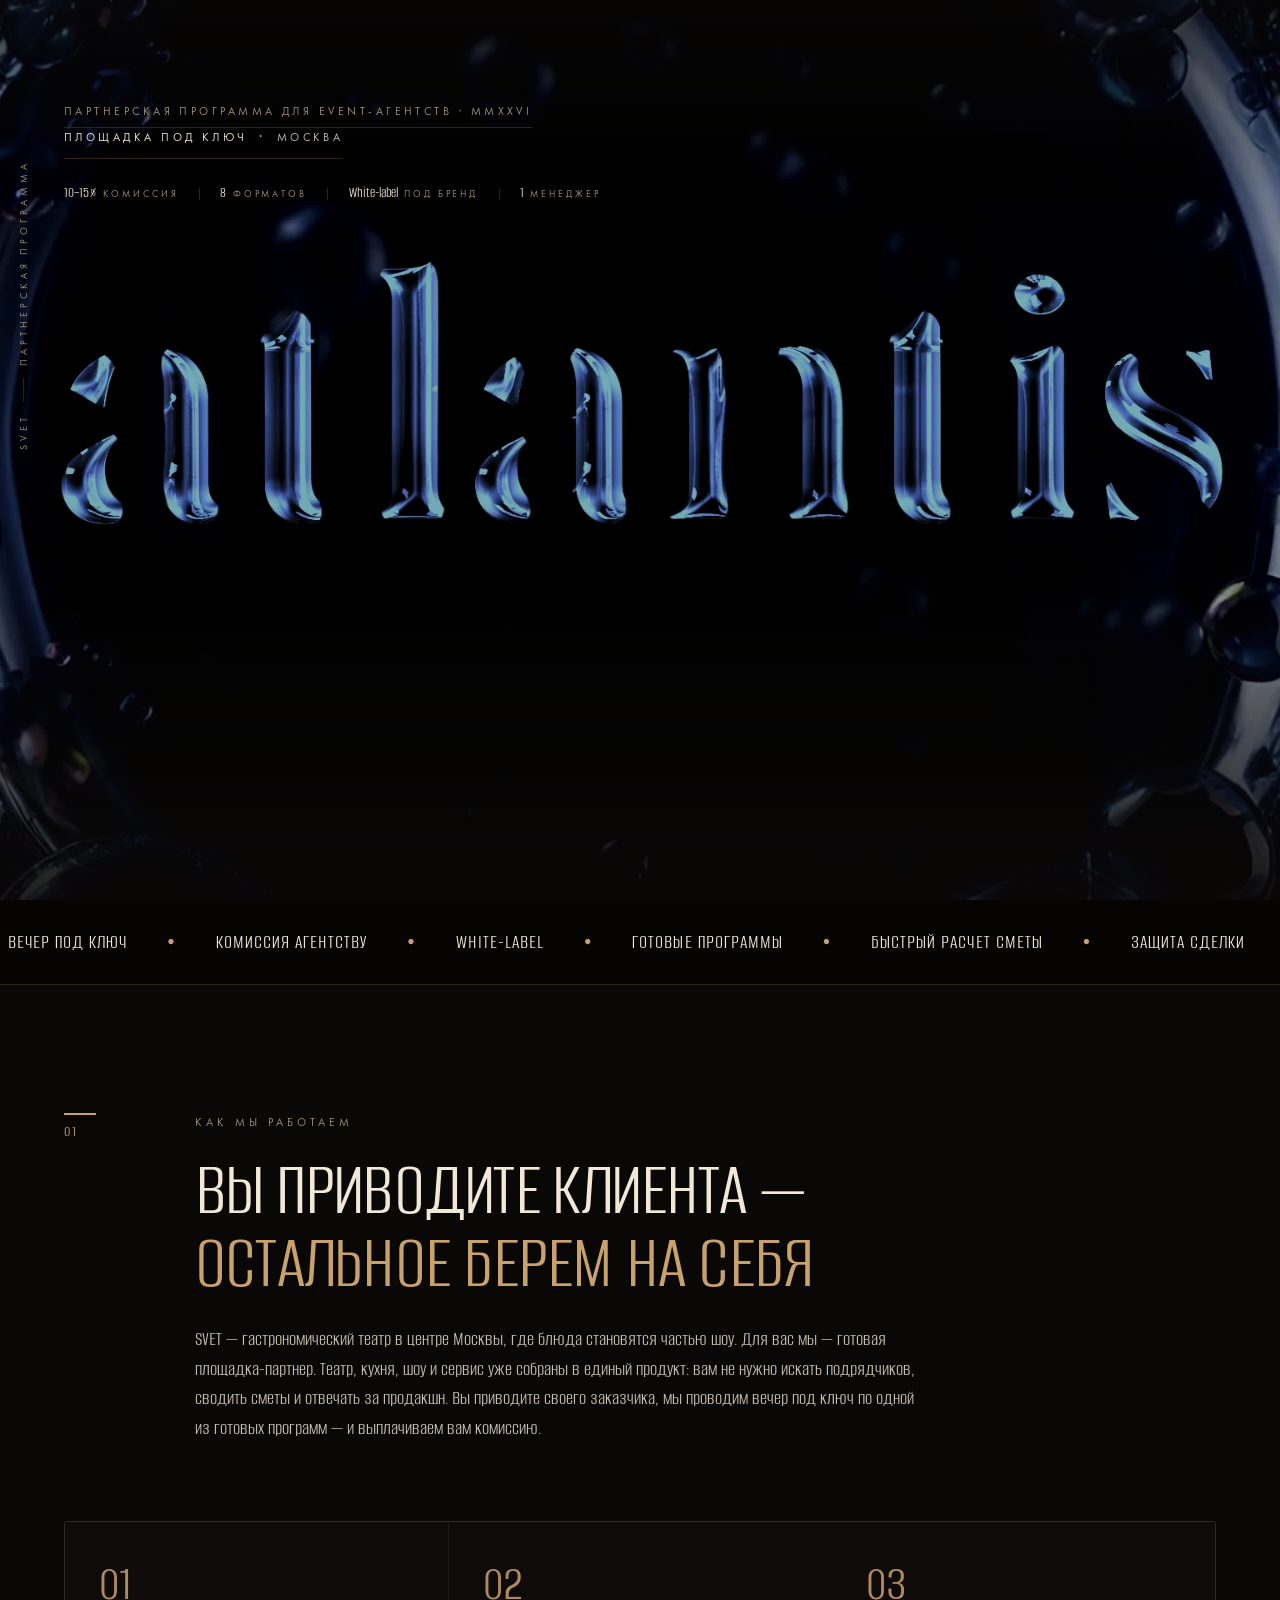
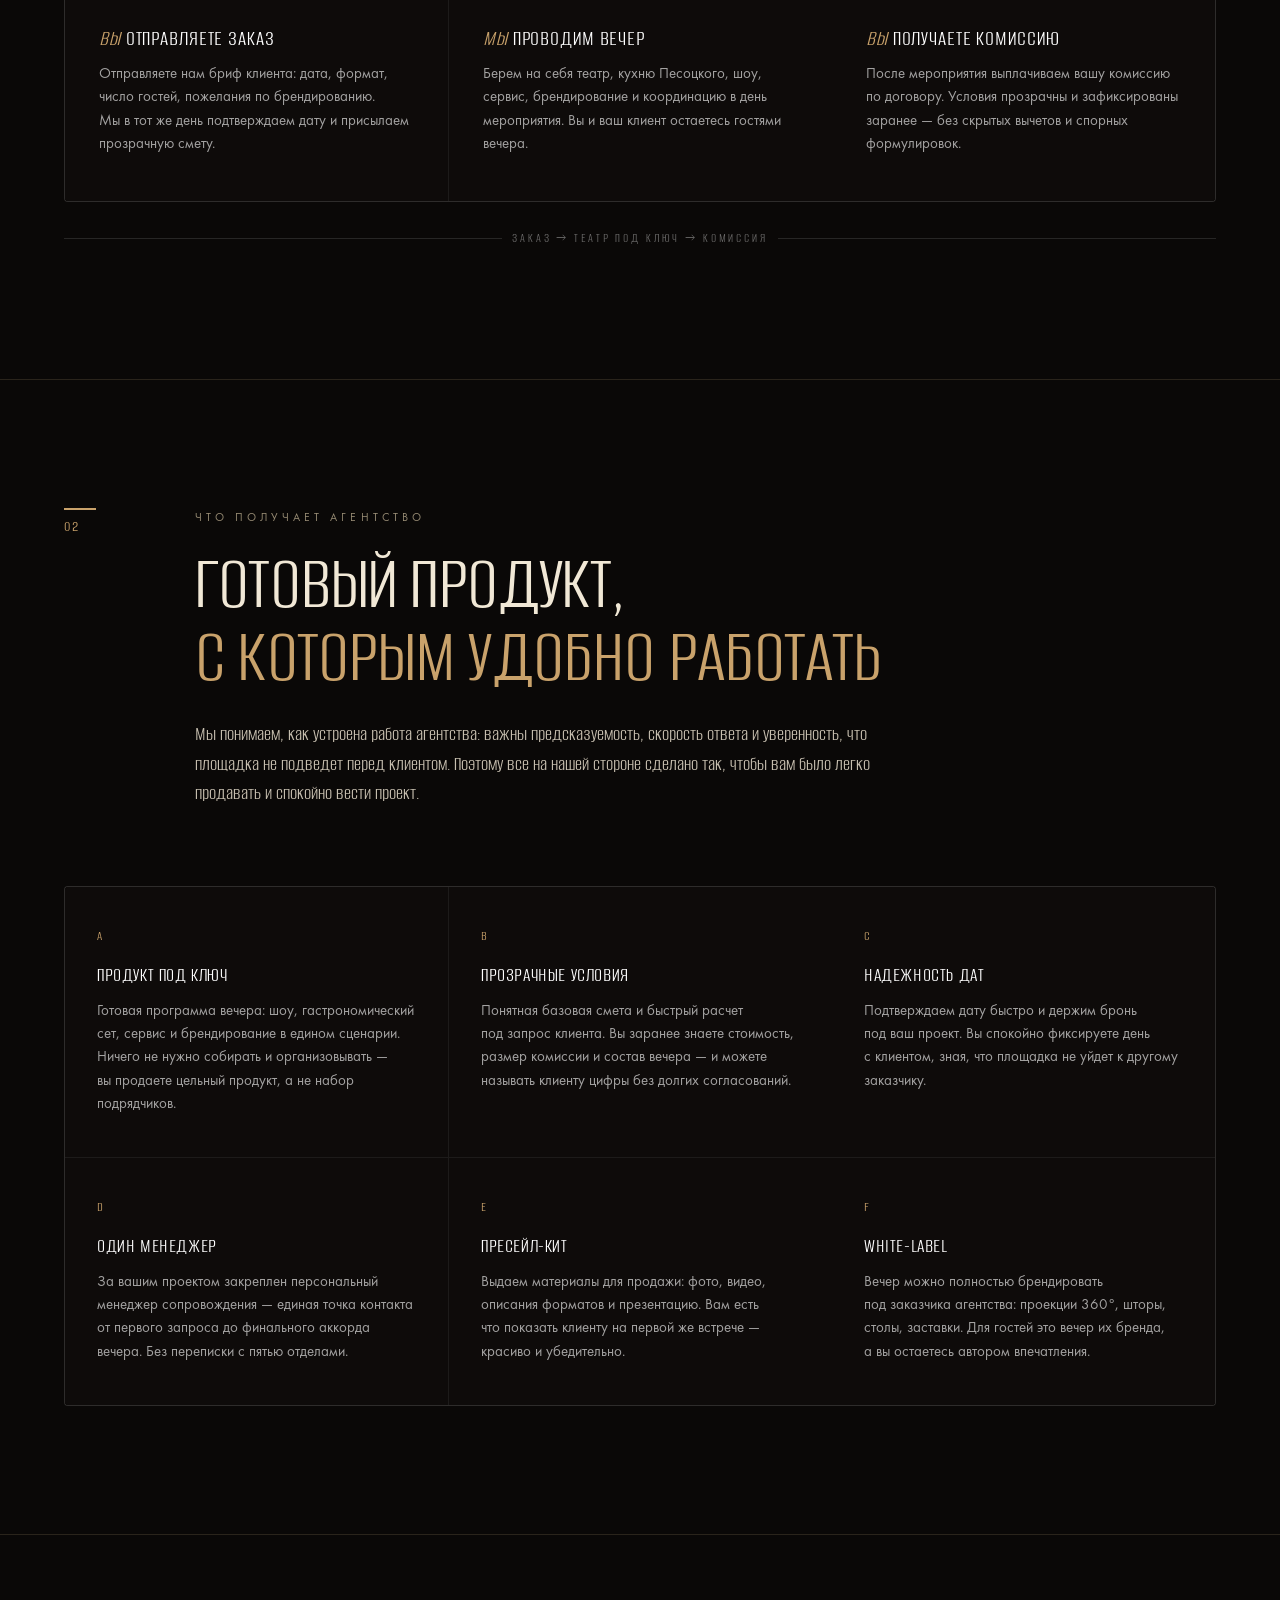
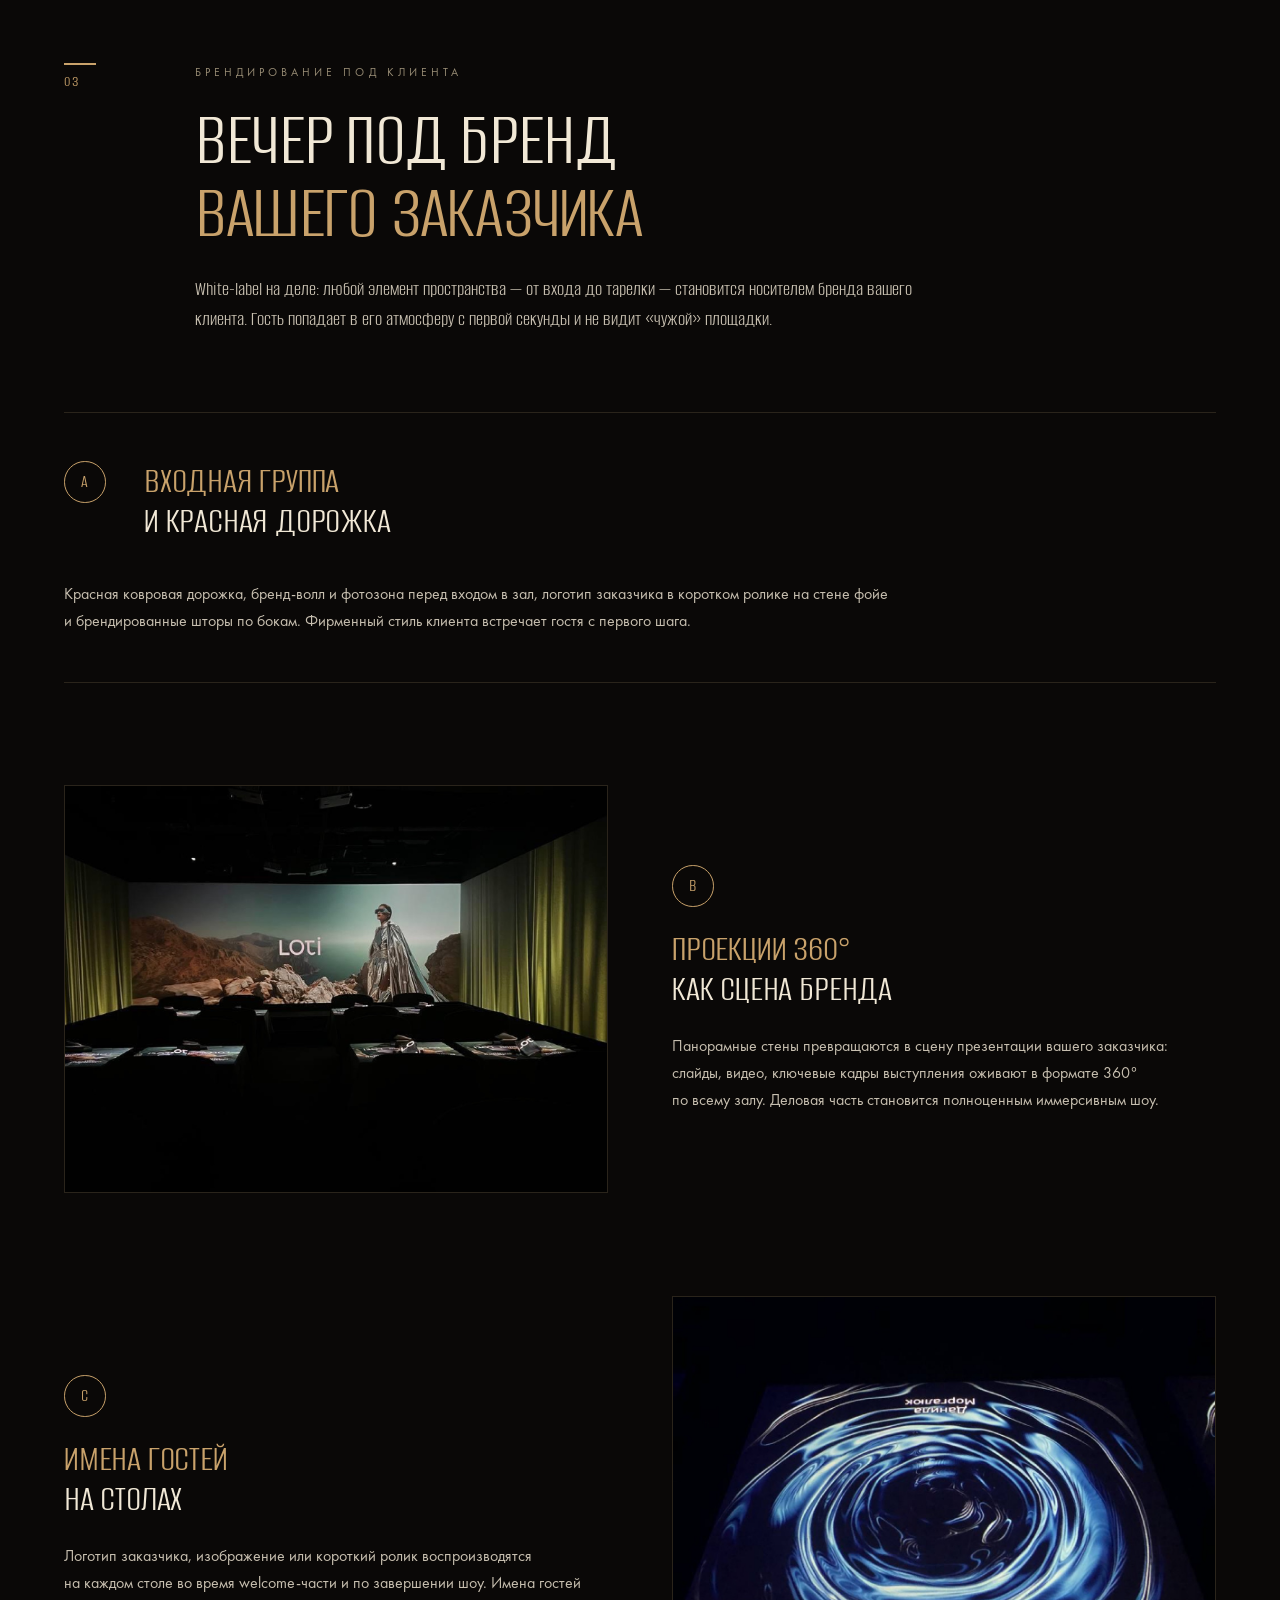
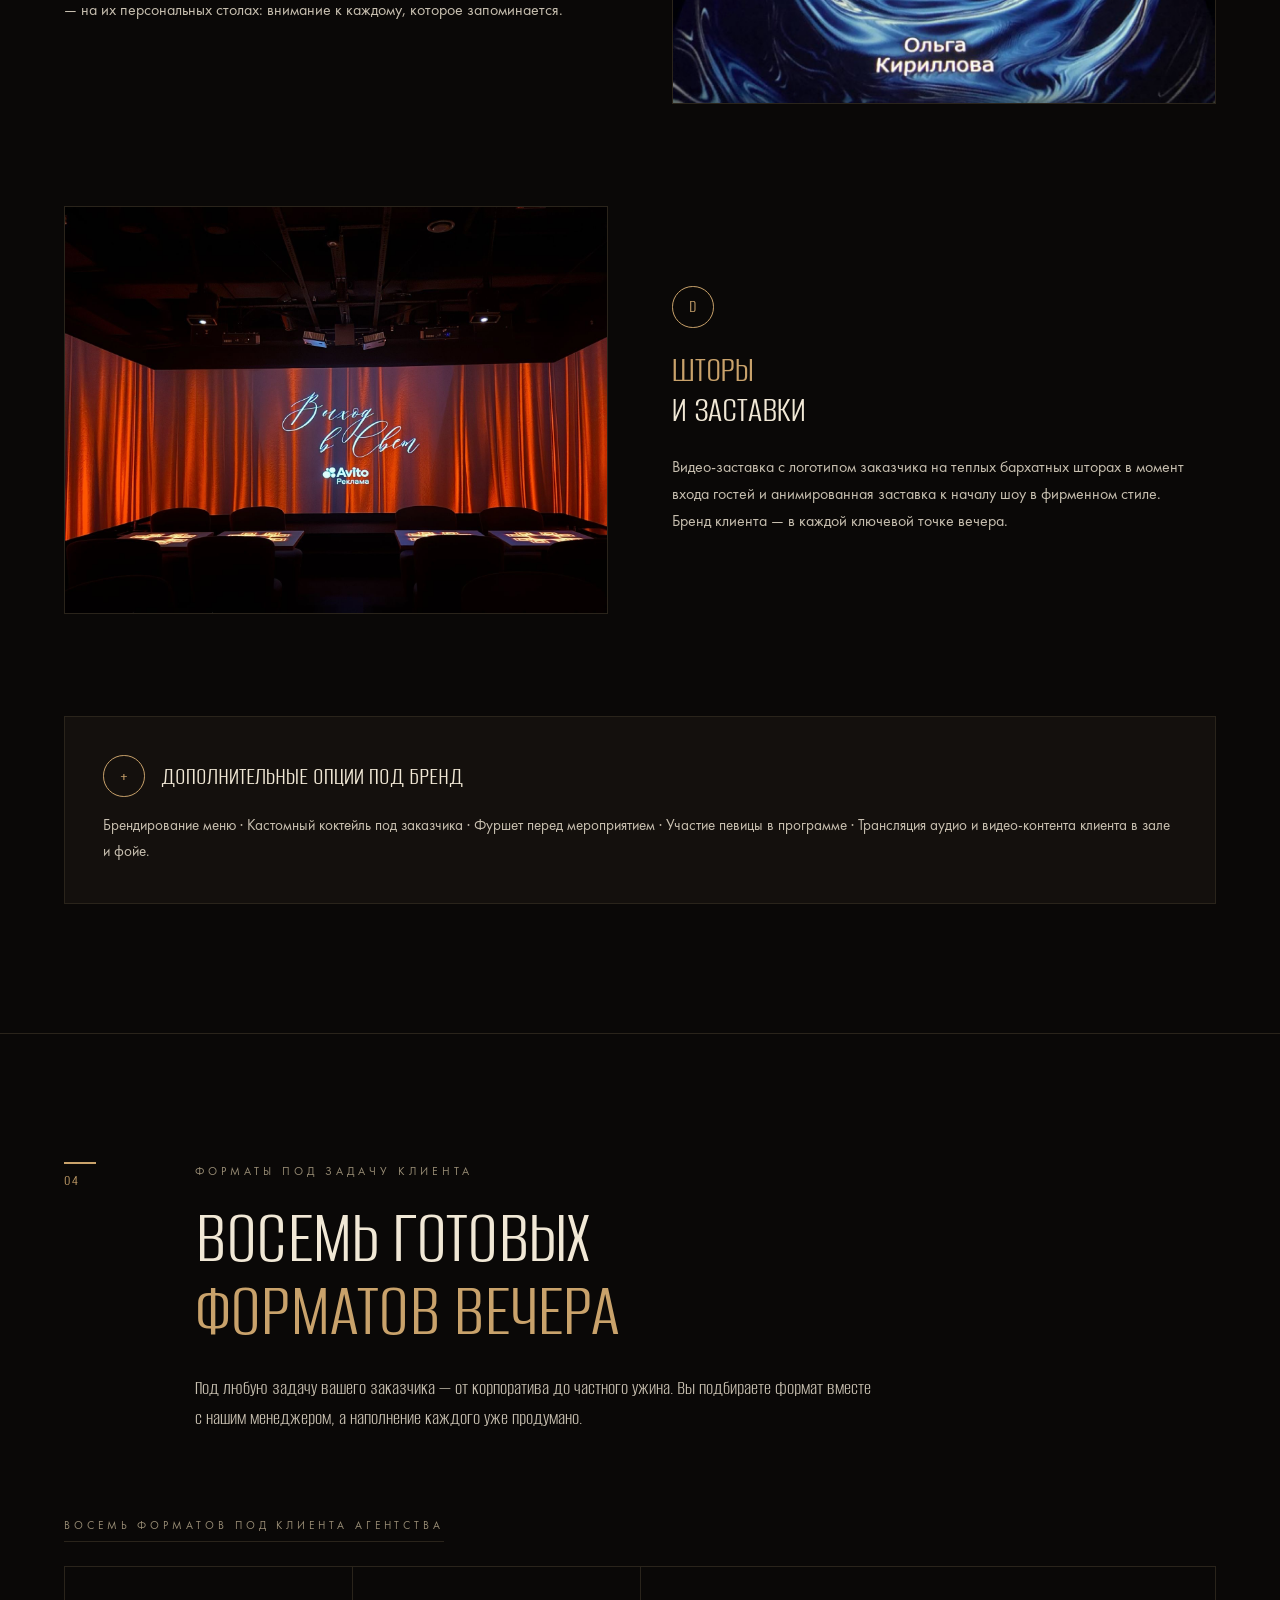
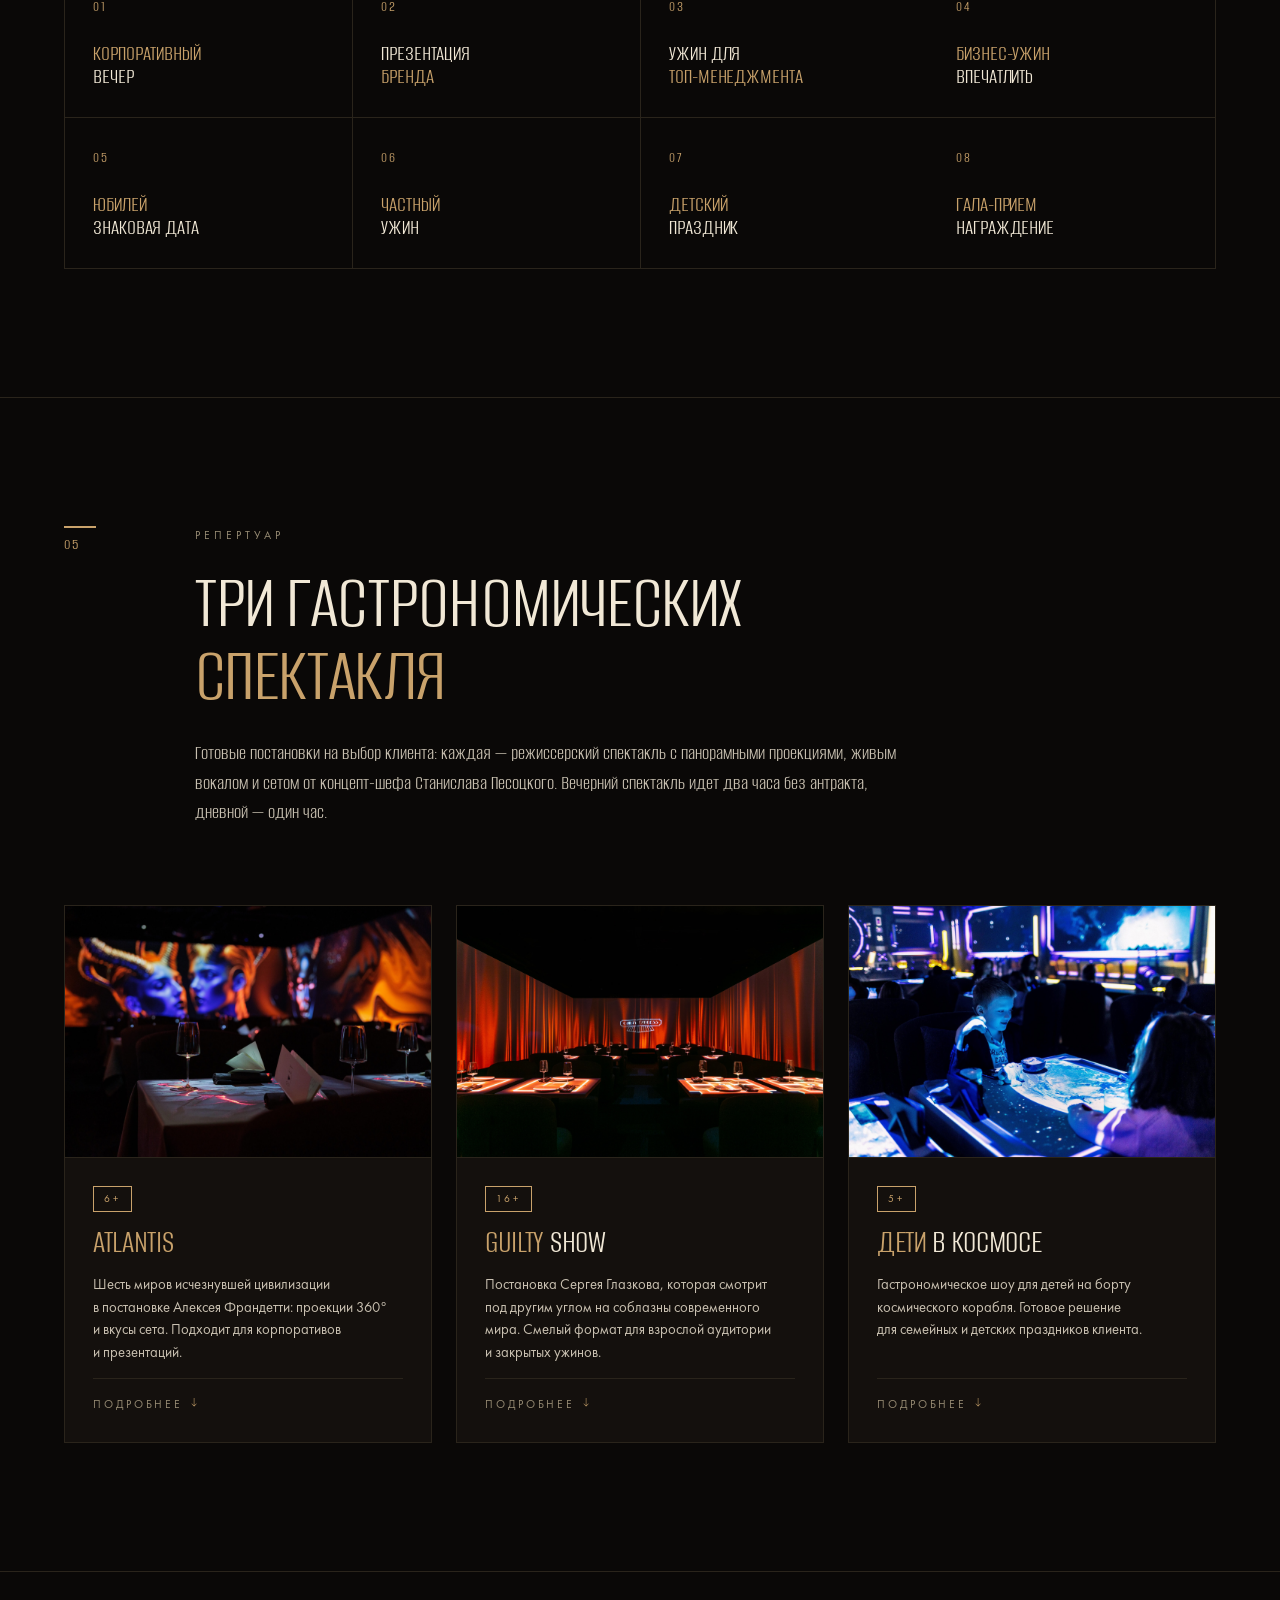
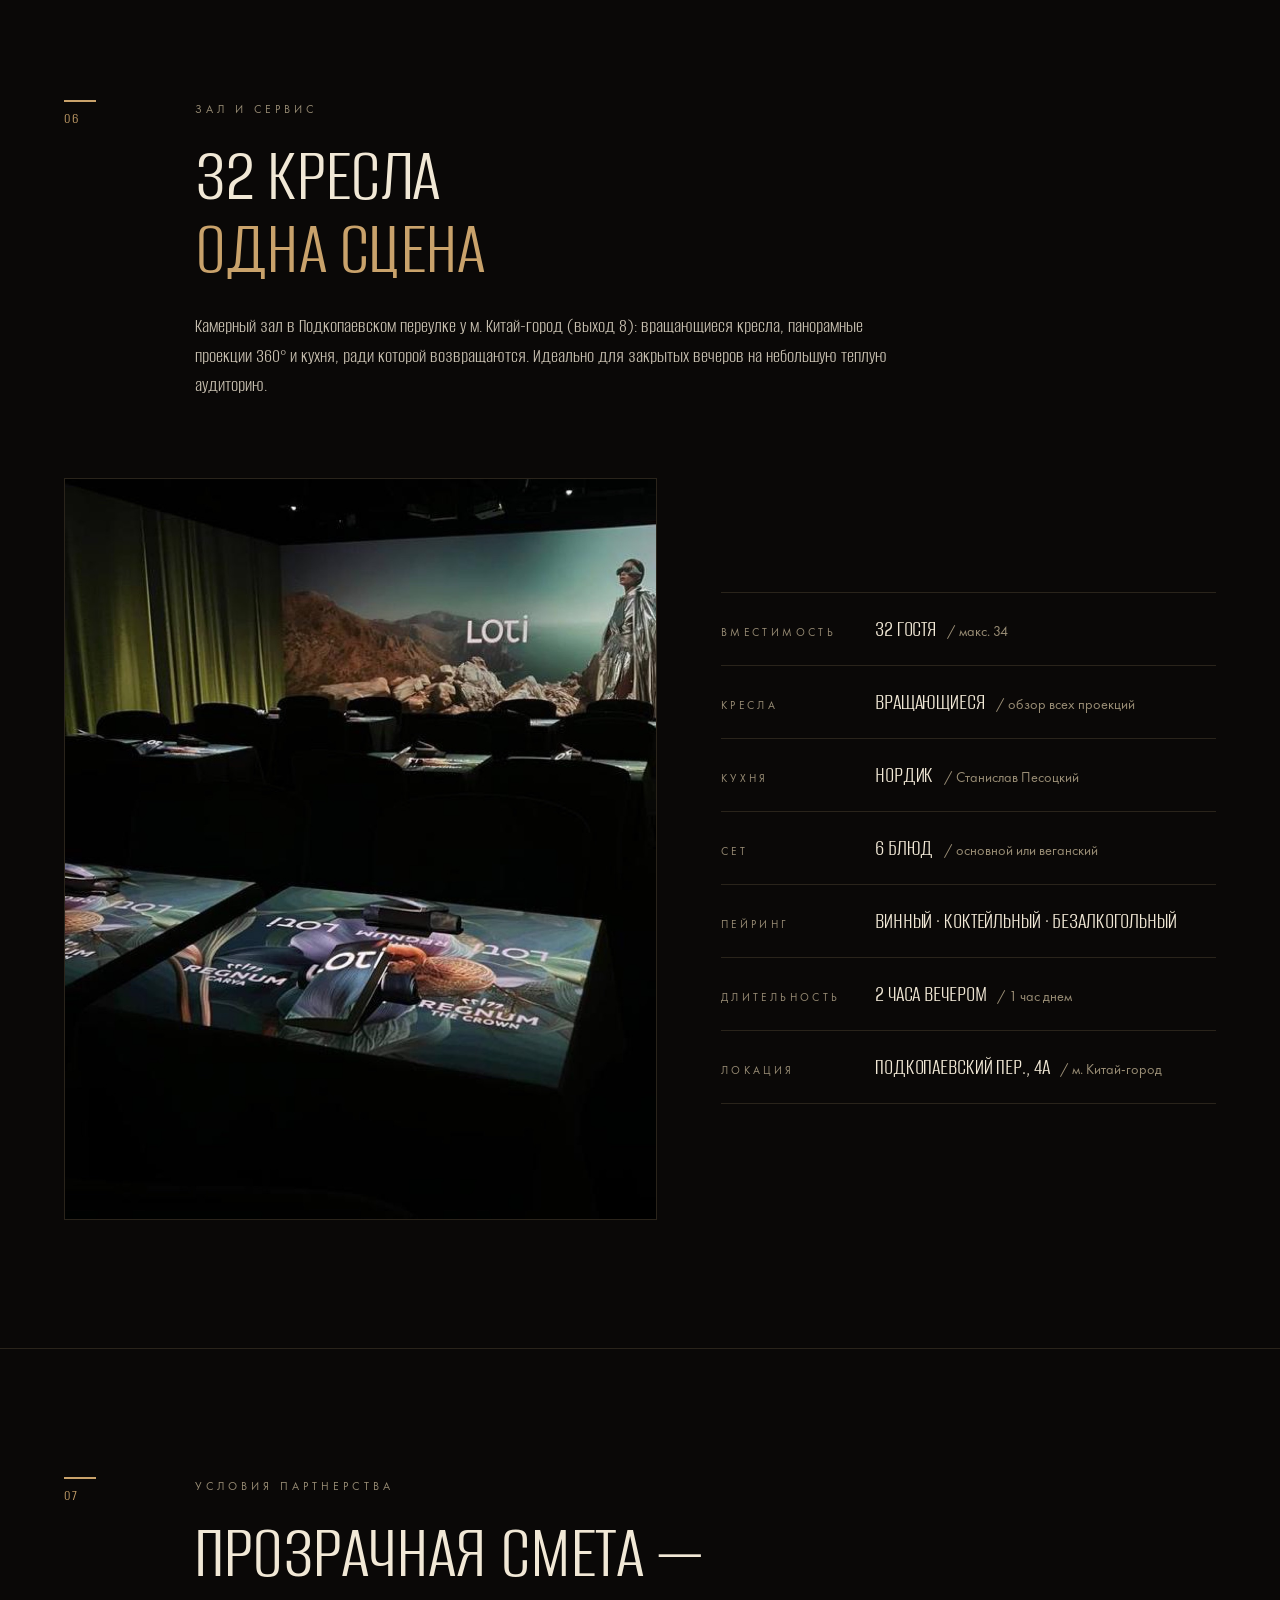
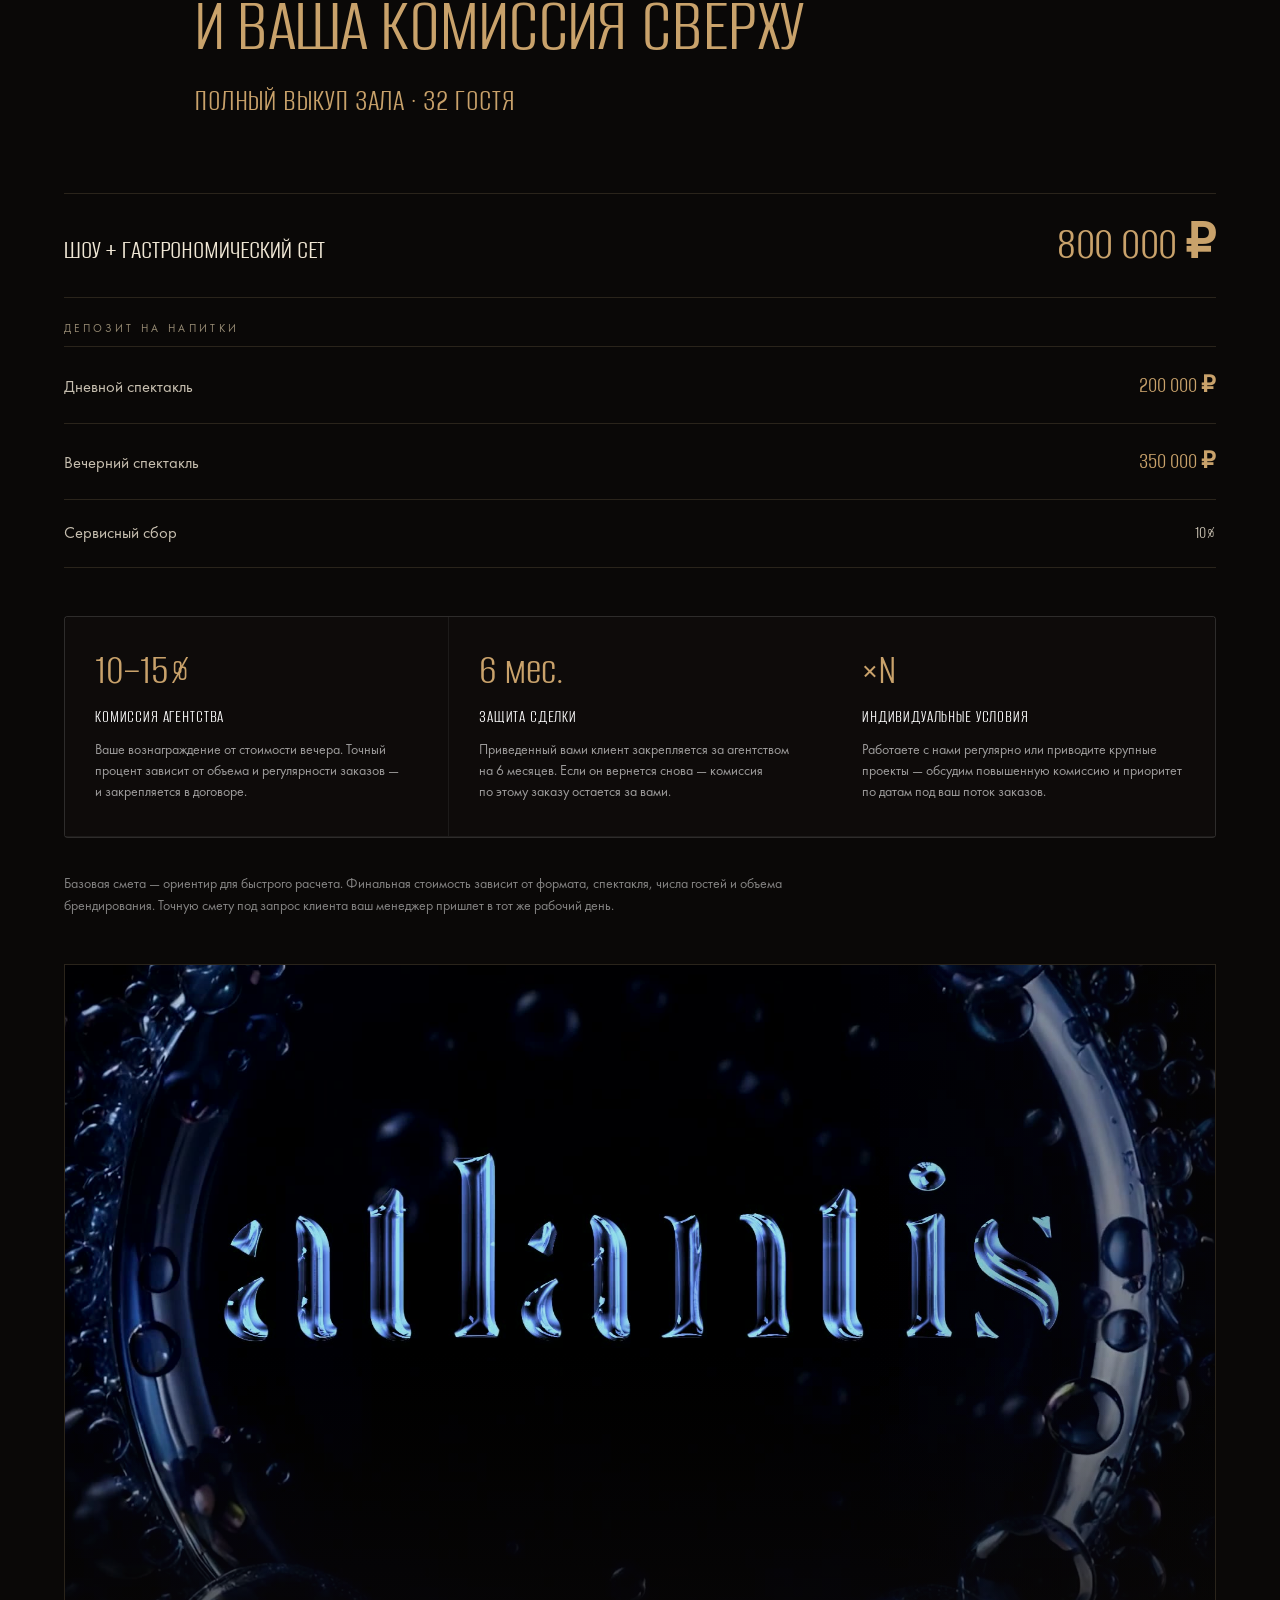
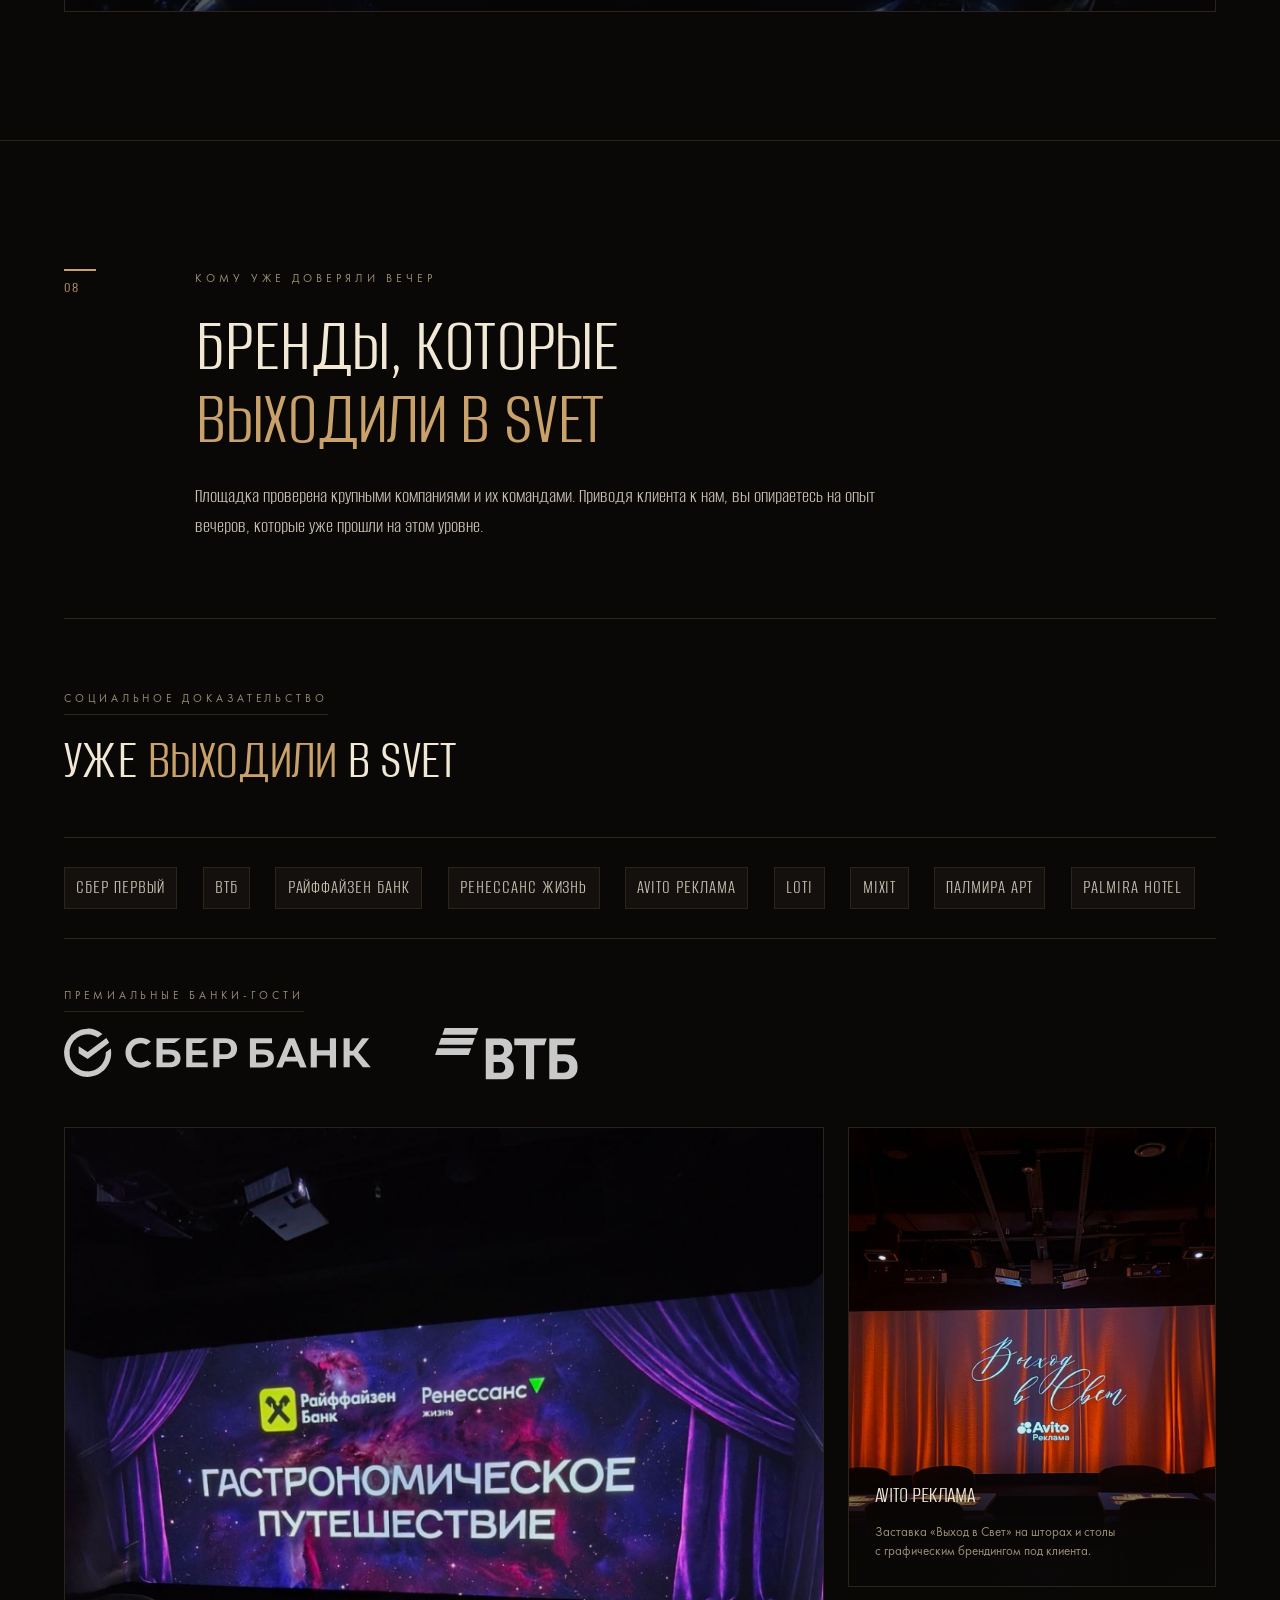
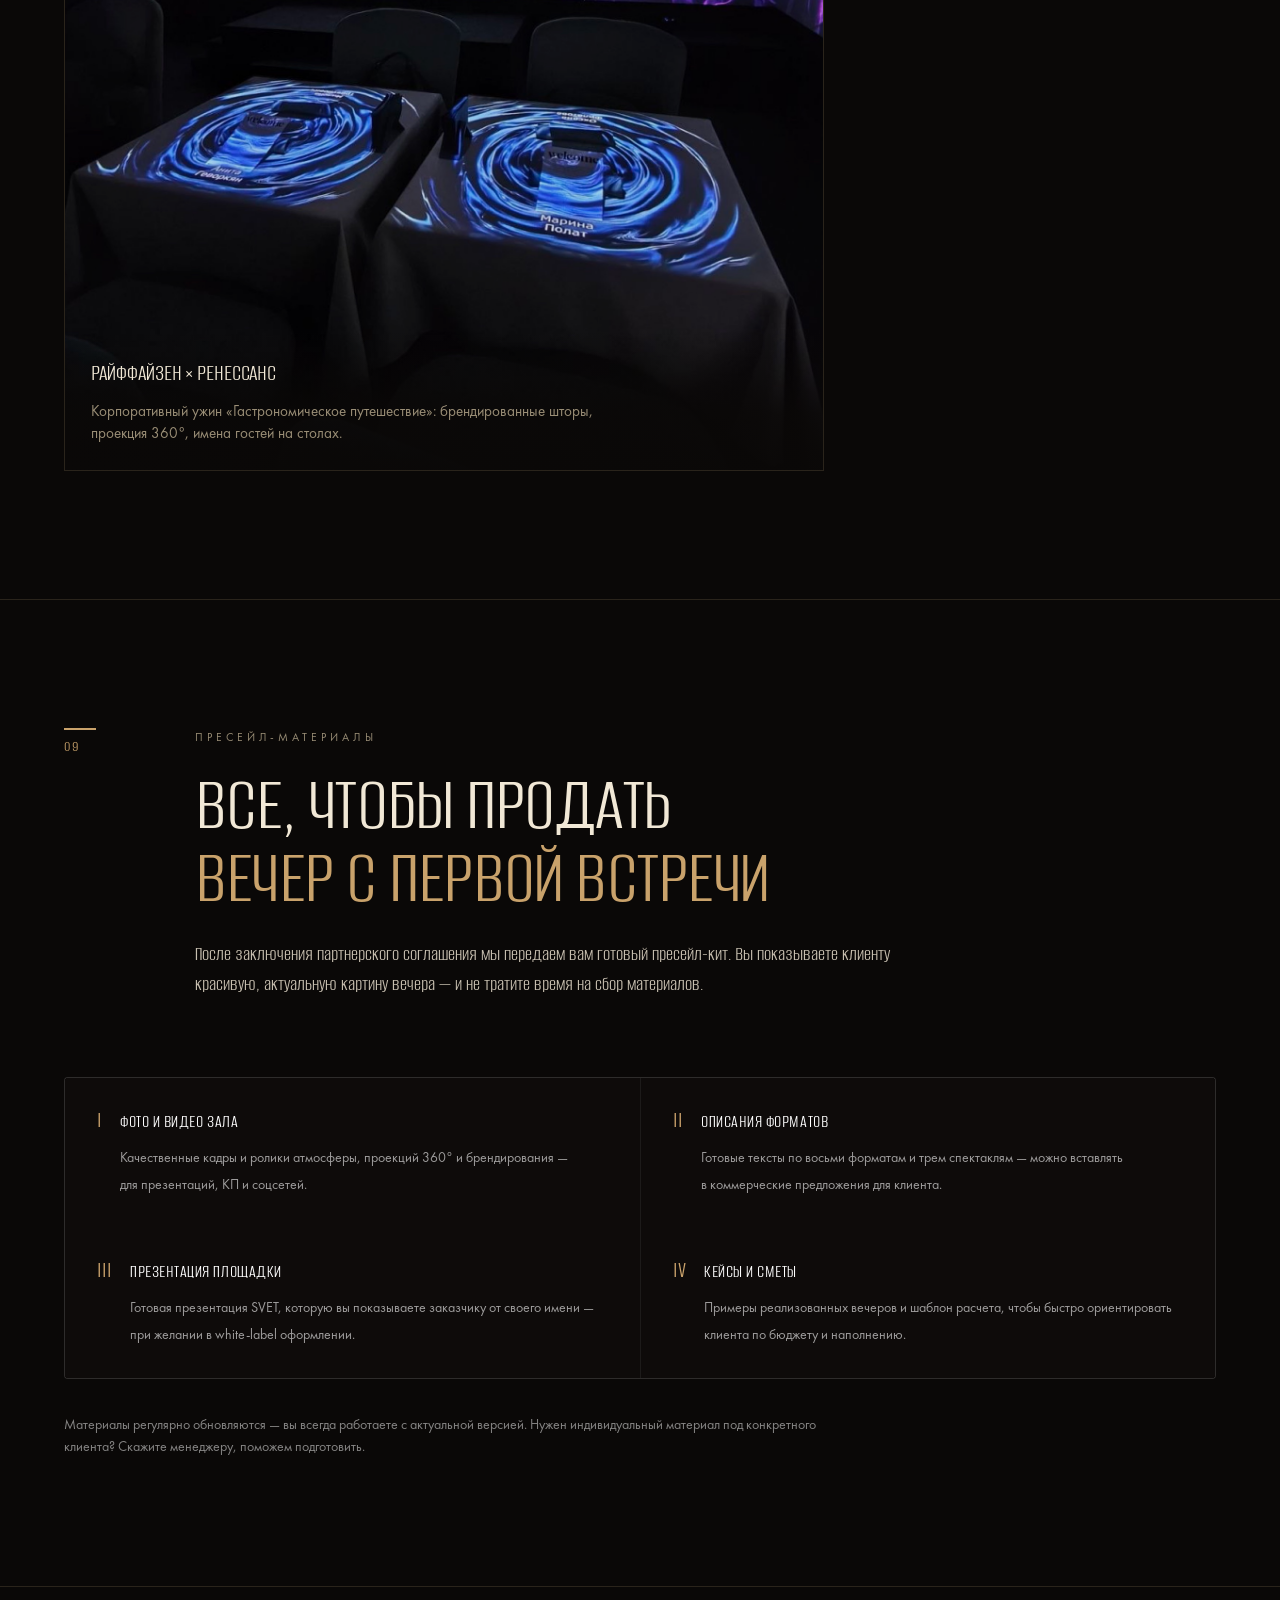
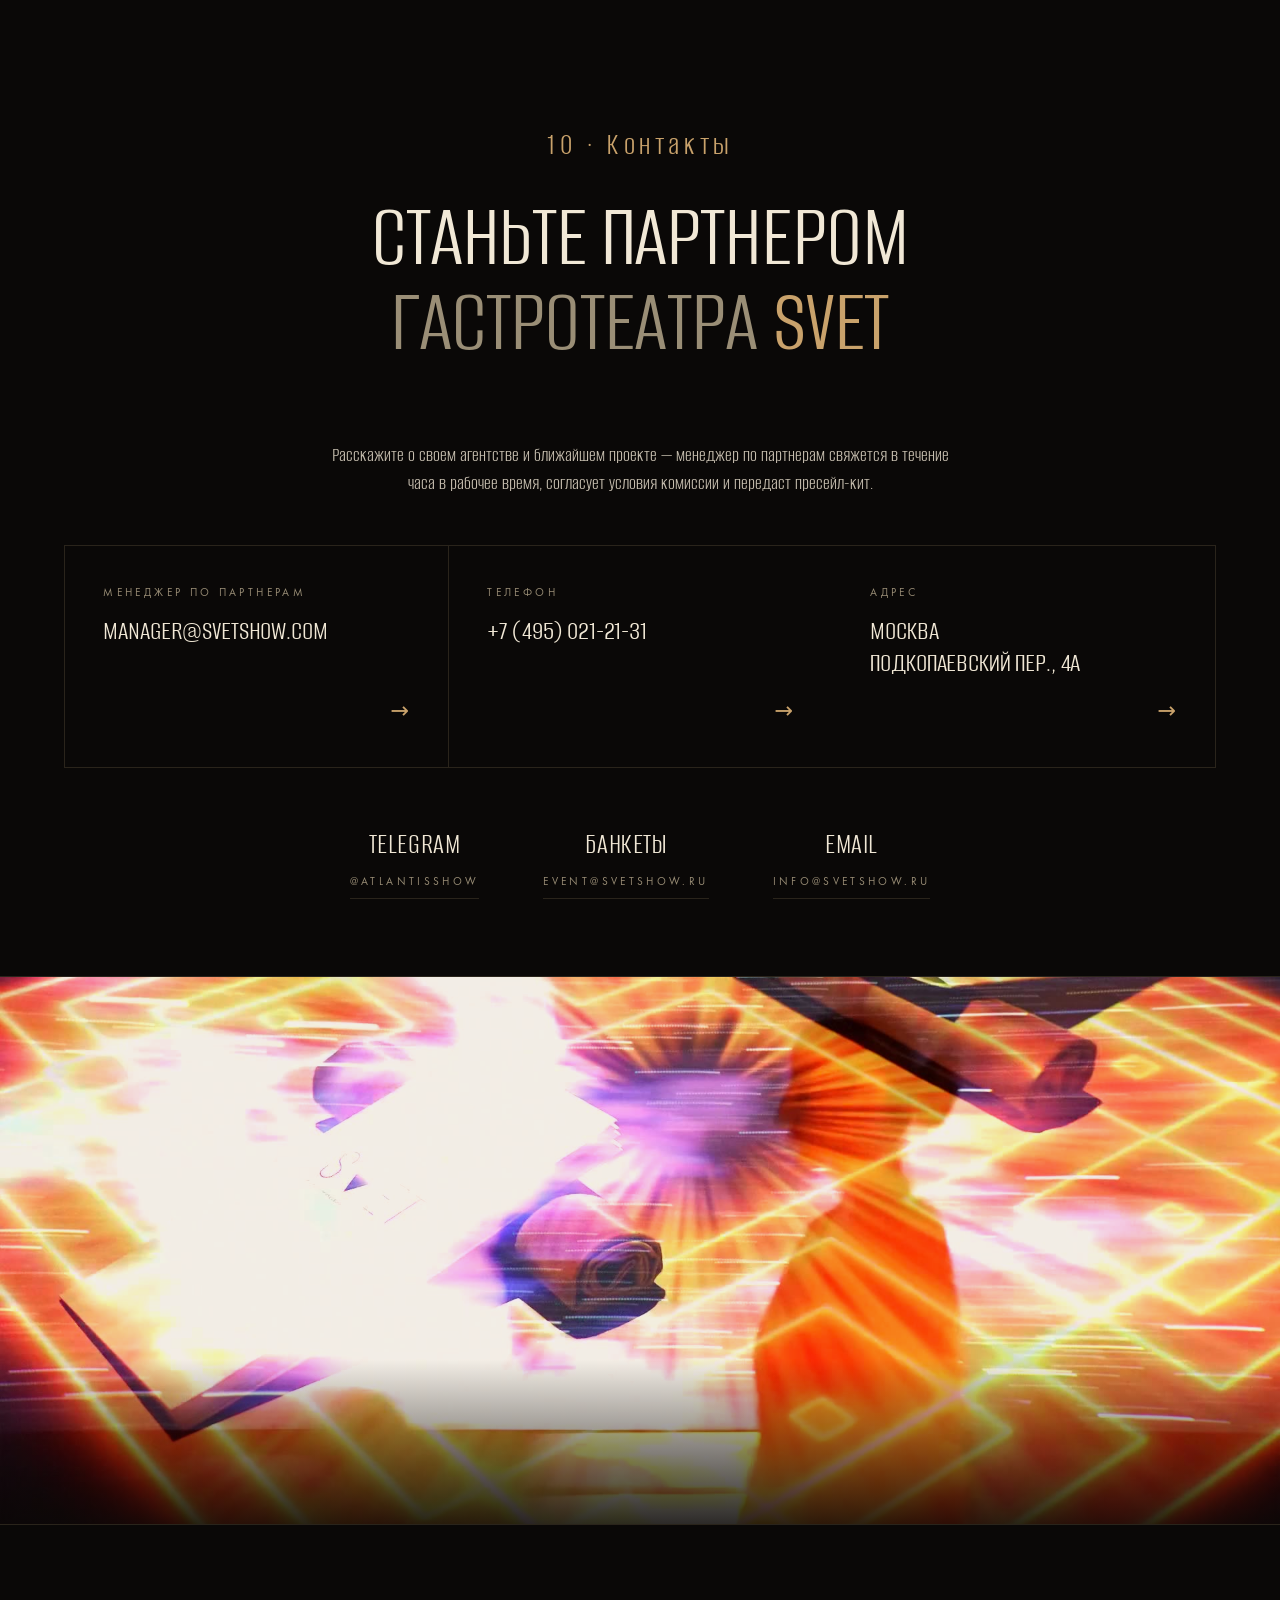
==== commit bcfb353a: "КП: правки заказчика — оффер агентствам, разворот НКО на спецусловия, общие корректировки - event-ag" ====
--- a/event-agencies.html
+++ b/event-agencies.html
@@ -3,14 +3,14 @@
 <head>
   <meta charset="UTF-8">
   <meta name="viewport" content="width=device-width, initial-scale=1.0">
-  <title>SVET · Партнёрская программа для event-агентств</title>
-  <meta name="description" content="Гастрономический театр SVET — площадка-партнёр для event-агентств. Вы приводите клиента, мы проводим вечер под ключ по готовым программам, вы получаете комиссию 10–15%. White-label, защита сделки, пресейл-кит.">
+  <title>SVET · Партнерская программа для event-агентств</title>
+  <meta name="description" content="Гастрономический театр SVET — площадка-партнер для event-агентств. Вы приводите клиента, мы проводим вечер под ключ по готовым программам, вы получаете комиссию 10–15%. White-label, защита сделки, пресейл-кит.">
   <meta name="theme-color" content="#0a0807">
   <link rel="icon" href="assets/favicon.svg?v=24" type="image/svg+xml">
 
   <meta property="og:type" content="website">
-  <meta property="og:title" content="SVET · Партнёрская программа для event-агентств">
-  <meta property="og:description" content="Площадка-партнёр для event-агентств: вы приводите клиента, мы проводим вечер под ключ, вы получаете комиссию. White-label под бренд вашего заказчика.">
+  <meta property="og:title" content="SVET · Партнерская программа для event-агентств">
+  <meta property="og:description" content="Площадка-партнер для event-агентств: вы приводите клиента, мы проводим вечер под ключ, вы получаете комиссию. White-label под бренд вашего заказчика.">
   <meta property="og:image" content="assets/images/hero.jpg?v=24">
 
   <link rel="preload" href="assets/fonts/AlumniSans-Regular.ttf?v=24" as="font" type="font/ttf" crossorigin>
@@ -22,7 +22,7 @@
 
   <link rel="stylesheet" href="styles.css?v=24">
   <style>
-    /* Лёгкие точечные правки для партнёрской страницы — на базе классов styles.css */
+    /* Легкие точечные правки для партнерской страницы — на базе классов styles.css */
     .partner-steps{
       list-style:none;margin:0;padding:0;
       display:grid;grid-template-columns:repeat(3,1fr);gap:1px;
@@ -106,6 +106,51 @@
     @media (max-width:880px){
       .partner-steps,.benefits-grid,.terms-extra,.presale-grid{grid-template-columns:1fr;}
     }
+
+    /* ============ ФИКС МОБАЙЛА: hero на узких экранах ============ */
+    @media (max-width:768px){
+      /* видео закрывает весь экран без полей и кадрируется по центру */
+      .hero{min-height:100svh;min-height:100vh;}
+      .hero__bg{position:absolute;inset:0;height:100%;}
+      .hero__bg video,
+      .hero__video{
+        width:100%;height:100%;
+        object-fit:cover;object-position:center;
+      }
+      /* более плотная вуаль — мелкий текст читается на любом кадре */
+      .hero__veil{
+        background:
+          linear-gradient(180deg,
+            rgba(10,8,7,.78) 0%,
+            rgba(10,8,7,.32) 26%,
+            rgba(10,8,7,.30) 52%,
+            rgba(10,8,7,.92) 100%);
+      }
+      /* кикер крупнее и с тенью для контраста */
+      .hero .kicker{
+        font-size:.74rem;letter-spacing:.16em;line-height:1.35;
+        text-shadow:0 1px 6px rgba(0,0,0,.7);
+      }
+      .hero__sub{
+        font-size:.72rem;letter-spacing:.22em;
+        text-shadow:0 1px 6px rgba(0,0,0,.7);
+      }
+      /* строка статистики — крупнее цифры и подписи */
+      .stats-strip__item b{
+        font-size:1.15rem;
+        text-shadow:0 1px 6px rgba(0,0,0,.75);
+      }
+      .stats-strip__item span{
+        font-size:.66rem;letter-spacing:.12em;
+        color:rgba(255,255,255,.82);
+        text-shadow:0 1px 5px rgba(0,0,0,.8);
+      }
+    }
+    @media (max-width:360px){
+      .hero .kicker{font-size:.7rem;letter-spacing:.14em;}
+      .stats-strip__item b{font-size:1.05rem;}
+      .stats-strip__item span{font-size:.62rem;}
+    }
   </style>
 </head>
 <body>
@@ -116,7 +161,7 @@
   <aside class="side-mark" aria-hidden="true">
     <span>SVET</span>
     <span class="side-mark__sep"></span>
-    <span>ПАРТНЁРСКАЯ ПРОГРАММА</span>
+    <span>ПАРТНЕРСКАЯ ПРОГРАММА</span>
   </aside>
 
   <!-- ============================== HERO ============================== -->
@@ -136,7 +181,7 @@
 
     <div class="hero__inner">
       <div class="hero__top">
-        <span class="kicker reveal">Партнёрская программа для event-агентств · MMXXVI</span>
+        <span class="kicker reveal">Партнерская программа для event-агентств · MMXXVI</span>
       </div>
 
       <div class="hero__bottom">
@@ -164,7 +209,7 @@
       <span>Комиссия агентству</span><span class="marquee__dot">●</span>
       <span>White-label</span><span class="marquee__dot">●</span>
       <span>Готовые программы</span><span class="marquee__dot">●</span>
-      <span>Быстрый расчёт сметы</span><span class="marquee__dot">●</span>
+      <span>Быстрый расчет сметы</span><span class="marquee__dot">●</span>
       <span>Защита сделки</span><span class="marquee__dot">●</span>
       <span>Один менеджер</span><span class="marquee__dot">●</span>
       <span>Пресейл-кит</span><span class="marquee__dot">●</span>
@@ -172,7 +217,7 @@
       <span>Комиссия агентству</span><span class="marquee__dot">●</span>
       <span>White-label</span><span class="marquee__dot">●</span>
       <span>Готовые программы</span><span class="marquee__dot">●</span>
-      <span>Быстрый расчёт сметы</span><span class="marquee__dot">●</span>
+      <span>Быстрый расчет сметы</span><span class="marquee__dot">●</span>
       <span>Защита сделки</span><span class="marquee__dot">●</span>
       <span>Один менеджер</span><span class="marquee__dot">●</span>
       <span>Пресейл-кит</span><span class="marquee__dot">●</span>
@@ -187,23 +232,23 @@
         <div class="section__num reveal">01</div>
         <div class="section__meta reveal" style="--d:.1s">Как мы работаем</div>
         <h2 class="section__title reveal" style="--d:.2s">
-          Вы приводите клиента —<br><em>остальное берём на себя</em>
+          Вы приводите клиента —<br><em>остальное берем на себя</em>
         </h2>
         <p class="section__lede reveal" style="--d:.3s">
-          SVET — гастрономический театр в&nbsp;центре Москвы, где блюда становятся частью шоу. Для&nbsp;вас мы&nbsp;— готовая площадка-партнёр. Театр, кухня, шоу и&nbsp;сервис уже собраны в&nbsp;единый продукт: вам не&nbsp;нужно искать подрядчиков, сводить сметы и&nbsp;отвечать за&nbsp;продакшн. Вы&nbsp;приводите своего заказчика, мы&nbsp;проводим вечер под&nbsp;ключ по&nbsp;одной из&nbsp;готовых программ — и&nbsp;выплачиваем вам комиссию.
+          SVET — гастрономический театр в&nbsp;центре Москвы, где блюда становятся частью шоу. Для&nbsp;вас мы&nbsp;— готовая площадка-партнер. Театр, кухня, шоу и&nbsp;сервис уже собраны в&nbsp;единый продукт: вам не&nbsp;нужно искать подрядчиков, сводить сметы и&nbsp;отвечать за&nbsp;продакшн. Вы&nbsp;приводите своего заказчика, мы&nbsp;проводим вечер под&nbsp;ключ по&nbsp;одной из&nbsp;готовых программ — и&nbsp;выплачиваем вам комиссию.
         </p>
       </div>
 
       <ol class="partner-steps">
         <li class="partner-step reveal">
           <span class="partner-step__num">01</span>
-          <h3 class="partner-step__title"><em>Вы</em> приносите заказ</h3>
-          <p class="partner-step__text">Передаёте нам бриф клиента: дата, формат, число гостей, пожелания по&nbsp;брендированию. Мы&nbsp;в&nbsp;тот&nbsp;же день подтверждаем дату и&nbsp;присылаем прозрачную смету.</p>
+          <h3 class="partner-step__title"><em>Вы</em> отправляете заказ</h3>
+          <p class="partner-step__text">Отправляете нам бриф клиента: дата, формат, число гостей, пожелания по&nbsp;брендированию. Мы&nbsp;в&nbsp;тот&nbsp;же день подтверждаем дату и&nbsp;присылаем прозрачную смету.</p>
         </li>
         <li class="partner-step reveal" style="--d:.1s">
           <span class="partner-step__num">02</span>
           <h3 class="partner-step__title"><em>Мы</em> проводим вечер</h3>
-          <p class="partner-step__text">Берём на&nbsp;себя театр, кухню Песоцкого, шоу, сервис, брендирование и&nbsp;координацию в&nbsp;день мероприятия. Вы&nbsp;и&nbsp;ваш клиент остаётесь гостями вечера.</p>
+          <p class="partner-step__text">Берем на&nbsp;себя театр, кухню Песоцкого, шоу, сервис, брендирование и&nbsp;координацию в&nbsp;день мероприятия. Вы&nbsp;и&nbsp;ваш клиент остаетесь гостями вечера.</p>
         </li>
         <li class="partner-step reveal" style="--d:.2s">
           <span class="partner-step__num">03</span>
@@ -226,7 +271,7 @@
           Готовый продукт,<br><em>с которым удобно работать</em>
         </h2>
         <p class="section__lede reveal" style="--d:.3s">
-          Мы&nbsp;понимаем, как устроена работа агентства: важны предсказуемость, скорость ответа и&nbsp;уверенность, что площадка не&nbsp;подведёт перед клиентом. Поэтому всё&nbsp;на&nbsp;нашей стороне сделано так, чтобы вам было легко продавать и&nbsp;спокойно вести проект.
+          Мы&nbsp;понимаем, как устроена работа агентства: важны предсказуемость, скорость ответа и&nbsp;уверенность, что площадка не&nbsp;подведет перед клиентом. Поэтому все&nbsp;на&nbsp;нашей стороне сделано так, чтобы вам было легко продавать и&nbsp;спокойно вести проект.
         </p>
       </div>
 
@@ -234,32 +279,32 @@
         <li class="benefit-card reveal">
           <span class="benefit-card__tag">A</span>
           <h3 class="benefit-card__title">Продукт под ключ</h3>
-          <p class="benefit-card__text">Готовая программа вечера: шоу, гастрономический сет, сервис и&nbsp;брендирование в&nbsp;едином сценарии. Ничего не&nbsp;нужно собирать и&nbsp;организовывать — вы&nbsp;продаёте цельный продукт, а&nbsp;не&nbsp;набор подрядчиков.</p>
+          <p class="benefit-card__text">Готовая программа вечера: шоу, гастрономический сет, сервис и&nbsp;брендирование в&nbsp;едином сценарии. Ничего не&nbsp;нужно собирать и&nbsp;организовывать — вы&nbsp;продаете цельный продукт, а&nbsp;не&nbsp;набор подрядчиков.</p>
         </li>
         <li class="benefit-card reveal" style="--d:.05s">
           <span class="benefit-card__tag">B</span>
           <h3 class="benefit-card__title">Прозрачные условия</h3>
-          <p class="benefit-card__text">Понятная базовая смета и&nbsp;быстрый расчёт под&nbsp;запрос клиента. Вы&nbsp;заранее знаете стоимость, размер комиссии и&nbsp;состав вечера — и&nbsp;можете называть клиенту цифры без&nbsp;долгих согласований.</p>
+          <p class="benefit-card__text">Понятная базовая смета и&nbsp;быстрый расчет под&nbsp;запрос клиента. Вы&nbsp;заранее знаете стоимость, размер комиссии и&nbsp;состав вечера — и&nbsp;можете называть клиенту цифры без&nbsp;долгих согласований.</p>
         </li>
         <li class="benefit-card reveal" style="--d:.1s">
           <span class="benefit-card__tag">C</span>
-          <h3 class="benefit-card__title">Надёжность дат</h3>
-          <p class="benefit-card__text">Подтверждаем дату быстро и&nbsp;держим бронь под&nbsp;ваш проект. Вы&nbsp;спокойно фиксируете день с&nbsp;клиентом, зная, что площадка не&nbsp;уйдёт к&nbsp;другому заказчику.</p>
+          <h3 class="benefit-card__title">Надежность дат</h3>
+          <p class="benefit-card__text">Подтверждаем дату быстро и&nbsp;держим бронь под&nbsp;ваш проект. Вы&nbsp;спокойно фиксируете день с&nbsp;клиентом, зная, что площадка не&nbsp;уйдет к&nbsp;другому заказчику.</p>
         </li>
         <li class="benefit-card reveal" style="--d:.15s">
           <span class="benefit-card__tag">D</span>
           <h3 class="benefit-card__title">Один менеджер</h3>
-          <p class="benefit-card__text">За&nbsp;вашим проектом закреплён персональный менеджер сопровождения — единая точка контакта от&nbsp;первого запроса до&nbsp;финального аккорда вечера. Без&nbsp;переписки с&nbsp;пятью отделами.</p>
+          <p class="benefit-card__text">За&nbsp;вашим проектом закреплен персональный менеджер сопровождения — единая точка контакта от&nbsp;первого запроса до&nbsp;финального аккорда вечера. Без&nbsp;переписки с&nbsp;пятью отделами.</p>
         </li>
         <li class="benefit-card reveal" style="--d:.2s">
           <span class="benefit-card__tag">E</span>
           <h3 class="benefit-card__title">Пресейл-кит</h3>
-          <p class="benefit-card__text">Выдаём материалы для&nbsp;продажи: фото, видео, описания форматов и&nbsp;презентацию. Вам есть что&nbsp;показать клиенту на&nbsp;первой&nbsp;же встрече — красиво и&nbsp;убедительно.</p>
+          <p class="benefit-card__text">Выдаем материалы для&nbsp;продажи: фото, видео, описания форматов и&nbsp;презентацию. Вам есть что&nbsp;показать клиенту на&nbsp;первой&nbsp;же встрече — красиво и&nbsp;убедительно.</p>
         </li>
         <li class="benefit-card reveal" style="--d:.25s">
           <span class="benefit-card__tag">F</span>
           <h3 class="benefit-card__title">White-label</h3>
-          <p class="benefit-card__text">Вечер можно полностью брендировать под&nbsp;заказчика агентства: проекции 360°, шторы, столы, заставки. Для&nbsp;гостей это&nbsp;вечер их&nbsp;бренда, а&nbsp;вы&nbsp;остаётесь автором впечатления.</p>
+          <p class="benefit-card__text">Вечер можно полностью брендировать под&nbsp;заказчика агентства: проекции 360°, шторы, столы, заставки. Для&nbsp;гостей это&nbsp;вечер их&nbsp;бренда, а&nbsp;вы&nbsp;остаетесь автором впечатления.</p>
         </li>
       </ul>
     </section>
@@ -311,7 +356,7 @@
         <div class="brand-block__copy reveal">
           <span class="brand-block__tag">D</span>
           <h3 class="brand-block__title"><em>Шторы</em><br>и заставки</h3>
-          <p>Видео-заставка с&nbsp;логотипом заказчика на&nbsp;тёплых бархатных шторах в&nbsp;момент входа гостей и&nbsp;анимированная заставка к&nbsp;началу шоу в&nbsp;фирменном стиле. Бренд клиента — в&nbsp;каждой ключевой точке вечера.</p>
+          <p>Видео-заставка с&nbsp;логотипом заказчика на&nbsp;теплых бархатных шторах в&nbsp;момент входа гостей и&nbsp;анимированная заставка к&nbsp;началу шоу в&nbsp;фирменном стиле. Бренд клиента — в&nbsp;каждой ключевой точке вечера.</p>
         </div>
         <figure class="brand-block__media reveal" style="--d:.1s">
           <img src="assets/images/branding-curtains-avito.jpg?v=24" alt="Брендированные шторы под клиента в зале SVET" loading="lazy">
@@ -372,7 +417,7 @@
         </li>
         <li class="format-card reveal" style="--d:.35s">
           <span class="format-card__num">08</span>
-          <span class="format-card__name"><em>Гала-приём</em><br>награждение</span>
+          <span class="format-card__name"><em>Гала-прием</em><br>награждение</span>
         </li>
       </ul>
     </section>
@@ -386,7 +431,7 @@
           Три гастрономических<br><em>спектакля</em>
         </h2>
         <p class="section__lede reveal" style="--d:.3s">
-          Готовые постановки на&nbsp;выбор клиента: каждая — режиссёрский спектакль длительностью два&nbsp;часа без&nbsp;антракта, с&nbsp;панорамными проекциями, живым вокалом и&nbsp;сетом от&nbsp;концепт-шефа Станислава Песоцкого.
+          Готовые постановки на&nbsp;выбор клиента: каждая — режиссерский спектакль с&nbsp;панорамными проекциями, живым вокалом и&nbsp;сетом от&nbsp;концепт-шефа Станислава Песоцкого. Вечерний спектакль идет два&nbsp;часа без&nbsp;антракта, дневной — один&nbsp;час.
         </p>
       </div>
 
@@ -412,7 +457,7 @@
             <div class="rep-card__body">
               <span class="rep-card__age">16+</span>
               <h3 class="rep-card__name"><em>Guilty</em> Show</h3>
-              <p>Постановка Сергея Глазкова под&nbsp;другим углом на&nbsp;соблазны современного мира. Смелый формат для&nbsp;взрослой аудитории и&nbsp;закрытых ужинов.</p>
+              <p>Постановка Сергея Глазкова, которая смотрит под&nbsp;другим углом на&nbsp;соблазны современного мира. Смелый формат для&nbsp;взрослой аудитории и&nbsp;закрытых ужинов.</p>
               <span class="rep-card__cue">Подробнее <i>↓</i></span>
             </div>
           </a>
@@ -442,7 +487,7 @@
           32 кресла<br><em>одна сцена</em>
         </h2>
         <p class="section__lede reveal" style="--d:.3s">
-          Камерный зал в&nbsp;Подкопаевском переулке у&nbsp;м.&nbsp;Китай-город (выход&nbsp;8): вращающиеся кресла, панорамные проекции 360° и&nbsp;кухня, ради&nbsp;которой возвращаются. Идеально для&nbsp;закрытых вечеров на&nbsp;небольшую тёплую аудиторию.
+          Камерный зал в&nbsp;Подкопаевском переулке у&nbsp;м.&nbsp;Китай-город (выход&nbsp;8): вращающиеся кресла, панорамные проекции 360° и&nbsp;кухня, ради&nbsp;которой возвращаются. Идеально для&nbsp;закрытых вечеров на&nbsp;небольшую теплую аудиторию.
         </p>
       </div>
 
@@ -466,13 +511,17 @@
           </div>
           <div class="specs__row">
             <dt>Сет</dt>
-            <dd>6 блюд <span class="specs__hint">/ есть веганский</span></dd>
+            <dd>6 блюд <span class="specs__hint">/ основной или веганский</span></dd>
           </div>
           <div class="specs__row">
             <dt>Пейринг</dt>
             <dd>Винный · коктейльный · безалкогольный</dd>
           </div>
           <div class="specs__row">
+            <dt>Длительность</dt>
+            <dd>2 часа вечером <span class="specs__hint">/ 1 час днем</span></dd>
+          </div>
+          <div class="specs__row">
             <dt>Локация</dt>
             <dd>Подкопаевский&nbsp;пер.,&nbsp;4а <span class="specs__hint">/ м. Китай-город</span></dd>
           </div>
@@ -480,11 +529,11 @@
       </div>
     </section>
 
-    <!-- ============================== 07 УСЛОВИЯ ПАРТНЁРСТВА ============================== -->
+    <!-- ============================== 07 УСЛОВИЯ ПАРТНЕРСТВА ============================== -->
     <section id="terms" class="section section--pricing">
       <div class="section__head">
         <div class="section__num reveal">07</div>
-        <div class="section__meta reveal" style="--d:.1s">Условия партнёрства</div>
+        <div class="section__meta reveal" style="--d:.1s">Условия партнерства</div>
         <h2 class="section__title reveal" style="--d:.2s">
           Прозрачная смета —<br><em>и ваша комиссия сверху</em>
         </h2>
@@ -515,12 +564,12 @@
         <div class="term-tile reveal">
           <span class="term-tile__big">10–15%</span>
           <p class="term-tile__label">Комиссия агентства</p>
-          <p class="term-tile__text">Ваше вознаграждение от&nbsp;стоимости вечера. Точный процент зависит от&nbsp;объёма и&nbsp;регулярности заказов — и&nbsp;закрепляется в&nbsp;договоре.</p>
+          <p class="term-tile__text">Ваше вознаграждение от&nbsp;стоимости вечера. Точный процент зависит от&nbsp;объема и&nbsp;регулярности заказов — и&nbsp;закрепляется в&nbsp;договоре.</p>
         </div>
         <div class="term-tile reveal" style="--d:.1s">
           <span class="term-tile__big">6 мес.</span>
           <p class="term-tile__label">Защита сделки</p>
-          <p class="term-tile__text">Приведённый вами клиент закрепляется за&nbsp;агентством на&nbsp;6&nbsp;месяцев. Если он&nbsp;вернётся снова — комиссия по&nbsp;этому заказу остаётся за&nbsp;вами.</p>
+          <p class="term-tile__text">Приведенный вами клиент закрепляется за&nbsp;агентством на&nbsp;6&nbsp;месяцев. Если он&nbsp;вернется снова — комиссия по&nbsp;этому заказу остается за&nbsp;вами.</p>
         </div>
         <div class="term-tile reveal" style="--d:.2s">
           <span class="term-tile__big">×N</span>
@@ -530,7 +579,7 @@
       </div>
 
       <p class="partner-note reveal" style="--d:.3s">
-        Базовая смета — ориентир для&nbsp;быстрого расчёта. Финальная стоимость зависит от&nbsp;формата, спектакля, числа гостей и&nbsp;объёма брендирования. Точную смету под&nbsp;запрос клиента ваш менеджер пришлёт в&nbsp;тот&nbsp;же рабочий день.
+        Базовая смета — ориентир для&nbsp;быстрого расчета. Финальная стоимость зависит от&nbsp;формата, спектакля, числа гостей и&nbsp;объема брендирования. Точную смету под&nbsp;запрос клиента ваш менеджер пришлет в&nbsp;тот&nbsp;же рабочий день.
       </p>
 
       <figure class="pricing-tease reveal" style="--d:.4s">
@@ -605,7 +654,7 @@
             <img src="assets/images/partner-loti.jpg?v=24" alt="LOTI — премьера в SVET" loading="lazy">
             <figcaption>
               <span>LOTI</span>
-              <em>Кинематографичная премьера на&nbsp;всех четырёх стенах с&nbsp;продакшном контента под&nbsp;бренд.</em>
+              <em>Кинематографичная премьера на&nbsp;всех четырех стенах с&nbsp;продакшном контента под&nbsp;бренд.</em>
             </figcaption>
           </figure>
         </div>
@@ -618,10 +667,10 @@
         <div class="section__num reveal">09</div>
         <div class="section__meta reveal" style="--d:.1s">Пресейл-материалы</div>
         <h2 class="section__title reveal" style="--d:.2s">
-          Всё, чтобы продать<br><em>вечер с первой встречи</em>
+          Все, чтобы продать<br><em>вечер с первой встречи</em>
         </h2>
         <p class="section__lede reveal" style="--d:.3s">
-          После заключения партнёрского соглашения мы&nbsp;передаём вам готовый пресейл-кит. Вы&nbsp;показываете клиенту красивую, актуальную картину вечера — и&nbsp;не&nbsp;тратите время на&nbsp;сбор материалов.
+          После заключения партнерского соглашения мы&nbsp;передаем вам готовый пресейл-кит. Вы&nbsp;показываете клиенту красивую, актуальную картину вечера — и&nbsp;не&nbsp;тратите время на&nbsp;сбор материалов.
         </p>
       </div>
 
@@ -637,7 +686,7 @@
           <span class="presale-item__mark">II</span>
           <div class="presale-item__body">
             <strong>Описания форматов</strong>
-            <span>Готовые тексты по&nbsp;восьми форматам и&nbsp;трём спектаклям — можно вставлять в&nbsp;коммерческие предложения для&nbsp;клиента.</span>
+            <span>Готовые тексты по&nbsp;восьми форматам и&nbsp;трем спектаклям — можно вставлять в&nbsp;коммерческие предложения для&nbsp;клиента.</span>
           </div>
         </li>
         <li class="presale-item reveal" style="--d:.1s">
@@ -651,7 +700,7 @@
           <span class="presale-item__mark">IV</span>
           <div class="presale-item__body">
             <strong>Кейсы и сметы</strong>
-            <span>Примеры реализованных вечеров и&nbsp;шаблон расчёта, чтобы быстро ориентировать клиента по&nbsp;бюджету и&nbsp;наполнению.</span>
+            <span>Примеры реализованных вечеров и&nbsp;шаблон расчета, чтобы быстро ориентировать клиента по&nbsp;бюджету и&nbsp;наполнению.</span>
           </div>
         </li>
       </ul>
@@ -665,15 +714,15 @@
     <section id="contact" class="section section--contact">
       <div class="section__num section__num--big reveal">10 · Контакты</div>
       <div class="contact-headline reveal" style="--d:.1s">
-        Станьте партнёром<br><em>гастротеатра</em>&nbsp;<span class="brand-mark">SVET</span>
+        Станьте партнером<br><em>гастротеатра</em>&nbsp;<span class="brand-mark">SVET</span>
       </div>
       <p class="contact-lede reveal" style="--d:.2s">
-        Расскажите о&nbsp;своём агентстве и&nbsp;ближайшем проекте&nbsp;— менеджер по&nbsp;партнёрам свяжется в&nbsp;течение часа в&nbsp;рабочее время, согласует условия комиссии и&nbsp;передаст пресейл-кит.
+        Расскажите о&nbsp;своем агентстве и&nbsp;ближайшем проекте&nbsp;— менеджер по&nbsp;партнерам свяжется в&nbsp;течение часа в&nbsp;рабочее время, согласует условия комиссии и&nbsp;передаст пресейл-кит.
       </p>
 
       <div class="contact-grid">
-        <a class="contact-card reveal" href="mailto:manager@svetshow.com?subject=Партнёрство%20event-агентства%20с%20SVET" style="--d:.3s">
-          <span class="contact-card__label">Менеджер по партнёрам</span>
+        <a class="contact-card reveal" href="mailto:manager@svetshow.com?subject=Партнерство%20event-агентства%20с%20SVET" style="--d:.3s">
+          <span class="contact-card__label">Менеджер по партнерам</span>
           <span class="contact-card__value">manager@svetshow.com</span>
           <span class="contact-card__arrow">→</span>
         </a>
@@ -731,9 +780,9 @@
         </div>
 
         <div class="footer__col">
-          <h4>Партнёрам</h4>
+          <h4>Партнерам</h4>
           <ul>
-            <li><a href="mailto:manager@svetshow.com">Партнёрская программа</a></li>
+            <li><a href="mailto:manager@svetshow.com">Партнерская программа</a></li>
             <li><a href="mailto:event@svetshow.ru">Банкеты и заказы</a></li>
             <li><a href="https://t.me/AtlantisShow" target="_blank" rel="noopener">Telegram</a></li>
           </ul>
@@ -741,7 +790,7 @@
       </div>
 
       <div class="footer__legal">
-        <span class="footer__small">© SVET · ООО «ГТС», ИНН 9709109580 · Партнёрская программа для event-агентств. Условия и комиссия фиксируются индивидуально в договоре.</span>
+        <span class="footer__small">© SVET · ООО «ГТС», ИНН 9709109580 · Партнерская программа для event-агентств. Условия и комиссия фиксируются индивидуально в договоре.</span>
       </div>
     </footer>
 
